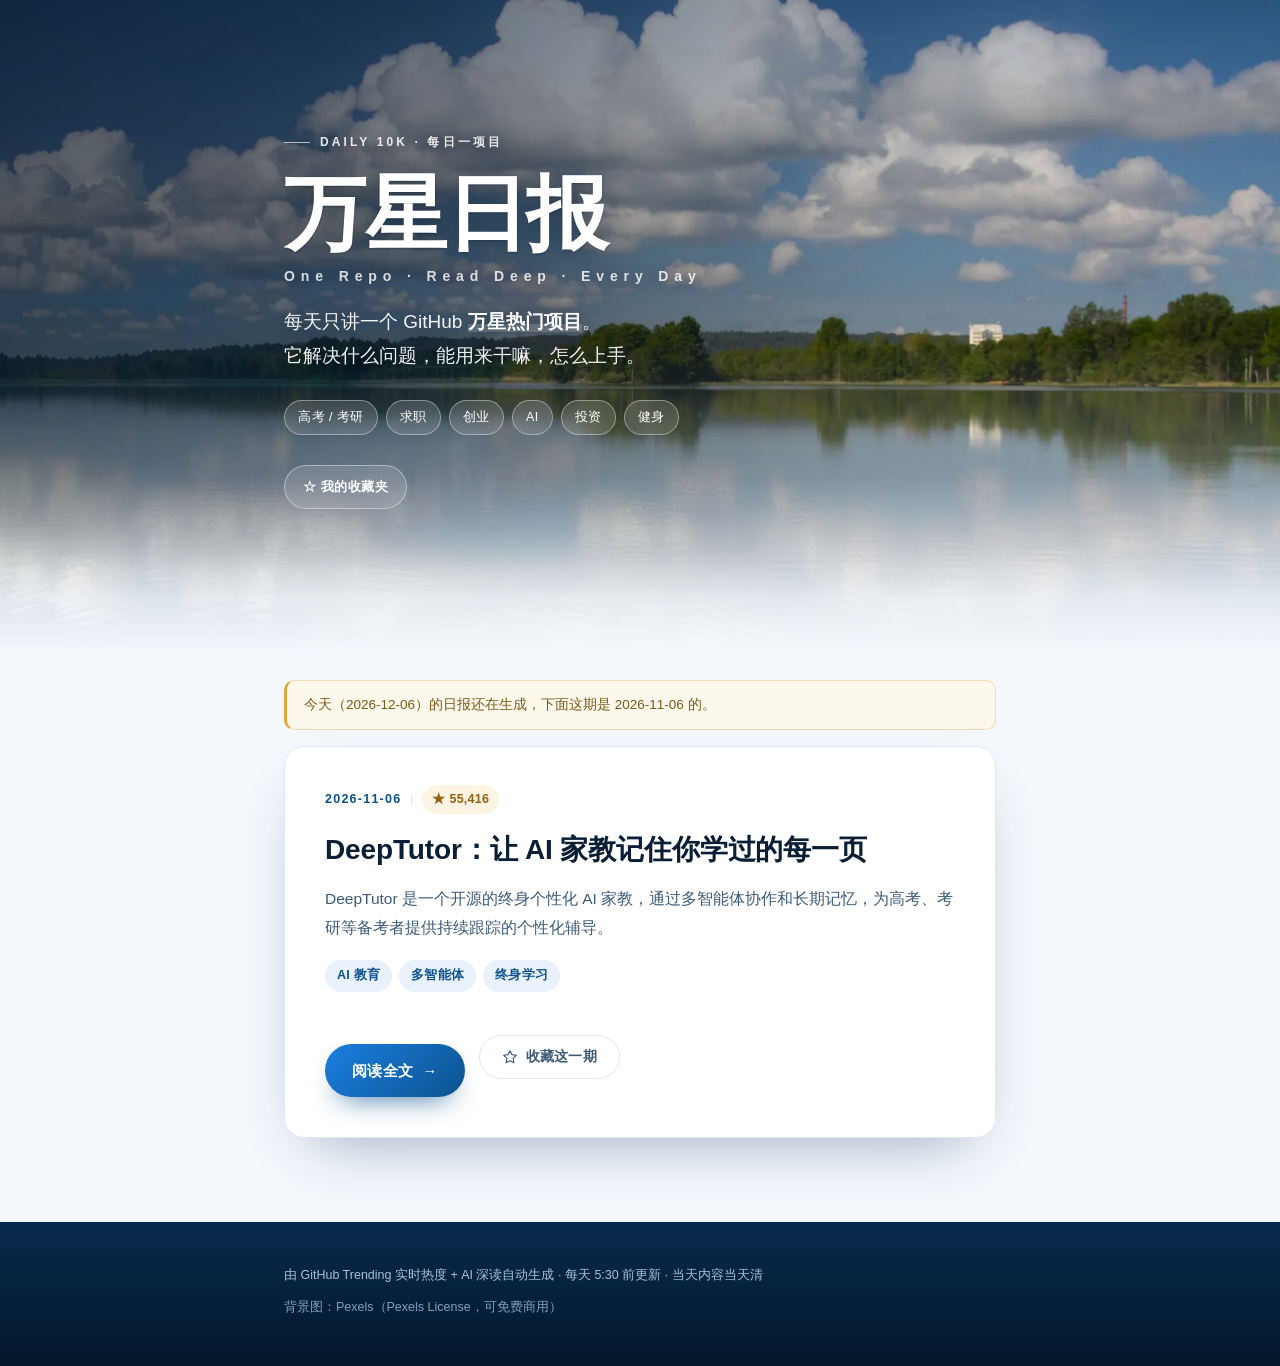
==== web/index.html @ dcfc90b8 "站点全面扫描修复：收藏链路、缓存策略、无障碍与 SEO 修掉三处线上真实故障： - 收藏夹「原文页」必 404：article.html 只取 data/posts/，被收藏期次只在   data/a" ====
<!DOCTYPE html>
<html lang="zh-CN">
<head>
<meta charset="UTF-8">
<meta name="viewport" content="width=device-width, initial-scale=1.0">
<title>万星日报 · 每天一个 GitHub 万星项目，AI 替你读懂</title>
<meta name="description" content="每天只讲一个 GitHub 万星热门项目：它解决什么问题、能用来干嘛、怎么上手。运行时现场抓取 Trending 热度榜，优先高考/考研、求职、创业、AI、投资、健身方向。每天 5:30 前更新。">
<link rel="canonical" href="https://kuangketongxue.github.io/daily10k/">
<link rel="icon" href="favicon.svg" type="image/svg+xml">
<link rel="manifest" href="manifest.webmanifest">
<meta name="theme-color" content="#0a3d6e">
<meta property="og:site_name" content="万星日报">
<meta property="og:type" content="website">
<meta property="og:title" content="万星日报 · 每天一个 GitHub 万星项目，AI 替你读懂">
<meta property="og:description" content="每天只讲一个 GitHub 万星热门项目：它解决什么问题、能用来干嘛、怎么上手。">
<meta property="og:url" content="https://kuangketongxue.github.io/daily10k/">
<meta property="og:image" content="https://kuangketongxue.github.io/daily10k/img/hero-sky.jpg">
<meta property="og:image:width" content="1200">
<meta property="og:image:height" content="800">
<meta name="twitter:card" content="summary_large_image">
<meta name="twitter:image" content="https://kuangketongxue.github.io/daily10k/img/hero-sky.jpg">
<link rel="preload" as="image" href="img/hero-sky.webp" type="image/webp" media="(min-width: 780px)">
<link rel="preload" as="image" href="img/hero-sky-sm.webp" type="image/webp" media="(max-width: 779px)">
<link rel="stylesheet" href="style.css">
</head>
<body>
<section class="hero">
  <div class="hero-bg" role="img" aria-label="晴朗蓝天下的大朵白云倒映在平静的水面上"></div>
  <div class="hero-veil"></div>
  <div class="wrap hero-inner">
    <p class="hero-kicker">Daily 10K · 每日一项目</p>
    <h1 class="hero-title">万星日报<span class="en">One Repo · Read Deep · Every Day</span></h1>
    <p class="hero-sub">每天只讲一个 GitHub <b>万星热门项目</b>。<br class="br-wide">它解决什么问题，能用来干嘛，怎么上手。</p>
    <div class="hero-chips">
      <span class="hero-chip">高考 / 考研</span>
      <span class="hero-chip">求职</span>
      <span class="hero-chip">创业</span>
      <span class="hero-chip">AI</span>
      <span class="hero-chip">投资</span>
      <span class="hero-chip">健身</span>
    </div>
    <div class="hero-fav">
      <a class="hero-fav-link" href="favorites.html">☆ 我的收藏夹</a>
    </div>
  </div>
</section>

<main id="today-sec" class="wrap">
  <div class="loading" id="loading" role="status">加载今日日报<span class="dots"></span></div>
  <noscript><style>#loading{display:none}</style><p class="empty">本站需要启用 JavaScript 才能加载今日日报。</p></noscript>
  <div class="stale" id="stale" hidden></div>
  <article class="today" id="today" hidden>
    <div class="today-meta">
      <span class="issue-date" id="t-date"></span>
      <span class="issue-sep" aria-hidden="true"></span>
      <span class="today-stars" id="t-stars"></span>
    </div>
    <h2 class="today-title" id="t-title"></h2>
    <p class="today-oneliner" id="t-oneliner"></p>
    <div class="today-tags" id="t-category"></div>
    <div class="today-actions">
      <a class="read-btn" id="t-link" href="article.html">阅读全文<span class="go" aria-hidden="true">→</span></a>
      <span class="today-fav-slot" id="t-fav"></span>
    </div>
  </article>
  <div class="empty" id="empty" hidden>
    <p class="big" aria-hidden="true">☁</p>
    <p>今天的日报还没生成，5:30 前会更新，稍后再来看看。</p>
    <p class="empty-hint">热度榜每天现场抓取，只保留当天这一篇。</p>
  </div>
</main>

<footer class="foot">
  <div class="wrap">
    <div class="foot-row">
      <p>由 GitHub Trending 实时热度 + AI 深读自动生成 · 每天 5:30 前更新 · 当天内容当天清</p>
      <p class="credit">背景图：Pexels（Pexels License，可免费商用）</p>
    </div>
  </div>
</footer>

<script type="application/ld+json">
{
  "@context": "https://schema.org",
  "@type": "WebSite",
  "name": "万星日报",
  "alternateName": "Daily 10K",
  "url": "https://kuangketongxue.github.io/daily10k/",
  "description": "每天只讲一个 GitHub 万星热门项目：它解决什么问题、能用来干嘛、怎么上手。",
  "inLanguage": "zh-CN"
}
</script>
<script src="favorites.js"></script>
<script src="register-sw.js"></script>
<script>
fetch('data/index.json', { cache: 'no-cache' })
  .then(r => { if (!r.ok) throw new Error('HTTP ' + r.status); return r.json(); })
  .then(idx => {
    const it = idx.issues && idx.issues[0];
    if (!it) { show('empty'); return; }
    const stars = Number(it.stars);
    document.getElementById('t-date').textContent = it.date;
    const starsEl = document.getElementById('t-stars');
    if (Number.isFinite(stars) && stars > 0) {
      starsEl.textContent = '★ ' + stars.toLocaleString('zh-CN');
    } else {
      starsEl.hidden = true;
    }
    document.getElementById('t-title').textContent = it.title;
    document.getElementById('t-oneliner').textContent = it.oneLiner;
    // 分类用「·」「/」「,」分隔，逐项渲染成标签
    const catEl = document.getElementById('t-category');
    catEl.textContent = '';
    String(it.category || '')
      .split(/[·\/,，]/)
      .map(s => s.trim())
      .filter(Boolean)
      .forEach(t => {
        const s = document.createElement('span');
        s.className = 'tag';
        s.textContent = t;
        catEl.appendChild(s);
      });
    document.getElementById('t-link').href = 'article.html?d=' + encodeURIComponent(it.date);
    mountFavButton(document.getElementById('t-fav'), it.date);
    // 生成失败或还没跑完时，首页不能把旧文章冒充成今天的
    const bjToday = new Date().toLocaleDateString('sv-SE', { timeZone: 'Asia/Shanghai' });
    if (it.date !== bjToday) {
      const stale = document.getElementById('stale');
      stale.textContent = '今天（' + bjToday + '）的日报还在生成，下面这期是 ' + it.date + ' 的。';
      stale.hidden = false;
    }
    show('today');
  })
  .catch(() => {
    document.getElementById('loading').textContent = '今日日报加载失败，请检查网络后刷新重试。';
  });

function show(id) {
  document.getElementById('loading').hidden = true;
  document.getElementById(id).hidden = false;
}

// 浏览器不支持 WebP 时回落到 JPG 背景
(function () {
  const probe = new Image();
  probe.onerror = function () { document.documentElement.classList.add('no-webp'); };
  probe.src = '[data-uri]';
})();
</script>
</body>
</html>
---- web/style.css ----
/* ==========================================================
   万星日报 · DAILY 10K
   视觉基调：晴朗天空 / 大积云 / 镜面水面
   固定亮色（color-scheme: light），不做暗色变体
   ========================================================== */

:root {
  color-scheme: light;
  --paper: #f4f8fd;
  --paper-2: #eaf2fb;
  --card: #ffffff;
  --line: #dde8f5;
  --line-soft: #edf4fc;

  --ink: #0a1f36;
  --ink-2: #3d5b78;
  --ink-3: #5d748f;   /* 3.61:1 → 4.82:1，正文小字达 WCAG AA */

  --blue-700: #0d528f;
  --blue-600: #1268c4;
  --blue-500: #1a7fe0;
  --blue-050: #e8f1fc;

  --gold: #96620f;    /* 3.56:1 → 4.75:1，星数徽章达 WCAG AA */
  --gold-050: #fdf4e3;

  --r-lg: 20px;
  --r-md: 13px;
  --shadow-card: 0 26px 60px -30px rgba(8, 42, 80, .45);
  --shadow-soft: 0 10px 30px -18px rgba(8, 42, 80, .4);

  --max: 760px;
  --font: -apple-system, BlinkMacSystemFont, "Segoe UI", "PingFang SC",
    "Hiragino Sans GB", "Microsoft YaHei", "Source Han Sans SC", sans-serif;
  --mono: "JetBrains Mono", "SFMono-Regular", Consolas, "Liberation Mono", monospace;
}

* { box-sizing: border-box; margin: 0; padding: 0; }

html {
  -webkit-text-size-adjust: 100%;
  scroll-behavior: smooth;
}

body {
  background: var(--paper);
  color: var(--ink);
  font-family: var(--font);
  font-size: 16px;
  line-height: 1.85;
  -webkit-font-smoothing: antialiased;
  text-rendering: optimizeLegibility;
}

.wrap { width: 100%; max-width: var(--max); margin: 0 auto; padding: 0 24px; }

a { color: inherit; }

a:focus-visible,
button:focus-visible {
  outline: 2px solid var(--blue-500);
  outline-offset: 3px;
  border-radius: 6px;
}

img { max-width: 100%; display: block; }

/* 阅读进度条 */
.progress {
  position: fixed;
  top: 0;
  left: 0;
  right: 0;
  height: 3px;
  z-index: 99;
  background: linear-gradient(90deg, var(--blue-500), var(--blue-700));
  transform: scaleX(0);
  transform-origin: 0 50%;
  transition: transform .08s linear;
  pointer-events: none;
}

/* ==========================================================
   首屏 HERO
   ========================================================== */
.hero {
  position: relative;
  min-height: min(80vh, 680px);
  display: flex;
  align-items: center;
  overflow: hidden;
  isolation: isolate;
  background: #0a3d6e;
}

.hero-bg {
  position: absolute;
  inset: -2%;
  z-index: -2;
  background-image: url("img/hero-sky-sm.webp");
  background-position: center 36%;
  background-size: cover;
  background-repeat: no-repeat;
  filter: brightness(1.06) saturate(1.1);
  animation: skyDrift 32s ease-in-out infinite alternate;
  will-change: transform;
}

@media (min-width: 780px) {
  .hero-bg { background-image: url("img/hero-sky.webp"); }
}

/* 无 WebP 支持时的兜底 */
.no-webp .hero-bg { background-image: url("img/hero-sky.jpg"); }
.no-webp .article-band .band-bg { background-image: url("img/hero-sky.jpg"); }

@keyframes skyDrift {
  from { transform: scale(1) translate3d(0, 0, 0); }
  to   { transform: scale(1.06) translate3d(0, -1.2%, 0); }
}

/* 遮罩：竖直方向压暗顶部并渐变为纸张色，保证与正文无缝衔接 */
.hero-veil {
  position: absolute;
  inset: 0;
  z-index: -1;
  background: linear-gradient(180deg,
    rgba(5, 26, 50, .28) 0%,
    rgba(5, 26, 50, .10) 32%,
    rgba(5, 26, 50, .03) 50%,
    rgba(244, 248, 253, .28) 70%,
    rgba(244, 248, 253, .90) 88%,
    var(--paper) 96%);
}

/* 横向压暗：只作用于文字所在的左上区域，向底部淡出，避免污染底边过渡 */
.hero-veil::before {
  content: "";
  position: absolute;
  inset: 0;
  background: linear-gradient(95deg,
    rgba(4, 20, 40, .64) 0%,
    rgba(4, 20, 40, .46) 34%,
    rgba(4, 20, 40, .12) 64%,
    rgba(4, 20, 40, 0) 100%);
  -webkit-mask-image: linear-gradient(180deg, #000 0%, #000 56%, transparent 84%);
  mask-image: linear-gradient(180deg, #000 0%, #000 56%, transparent 84%);
}

.hero-inner {
  position: relative;
  padding-top: 84px;
  padding-bottom: 132px;
}

.hero-kicker {
  display: inline-flex;
  align-items: center;
  gap: 10px;
  font-size: 12px;
  font-weight: 600;
  letter-spacing: .26em;
  text-transform: uppercase;
  color: rgba(255, 255, 255, .88);
  text-shadow: 0 1px 12px rgba(4, 20, 40, .5);
}

.hero-kicker::before {
  content: "";
  width: 26px;
  height: 1.5px;
  background: currentColor;
  opacity: .75;
}

.hero-title {
  margin-top: 18px;
  font-size: clamp(46px, 9.4vw, 82px);
  font-weight: 800;
  line-height: 1.04;
  letter-spacing: -.015em;
  color: #fff;
  text-shadow: 0 3px 34px rgba(4, 20, 40, .5), 0 1px 2px rgba(4, 20, 40, .3);
}

.hero-title .en {
  display: block;
  margin-top: 12px;
  font-size: clamp(12px, 1.7vw, 14px);
  font-weight: 600;
  letter-spacing: .42em;
  color: rgba(255, 255, 255, .82);
  text-shadow: 0 1px 14px rgba(4, 20, 40, .55);
}

.hero-sub {
  margin-top: 22px;
  max-width: 25em;
  font-size: clamp(16px, 2.3vw, 19px);
  line-height: 1.8;
  color: rgba(255, 255, 255, .94);
  text-shadow: 0 1px 18px rgba(4, 20, 40, .55);
}

.hero-sub b {
  font-weight: 700;
  color: #fff;
  box-shadow: inset 0 -8px 0 rgba(255, 255, 255, .18);
}

.br-wide { display: inline; }

@media (max-width: 720px) {
  .br-wide { display: none; }
}

.hero-chips {
  margin-top: 26px;
  display: flex;
  flex-wrap: wrap;
  gap: 8px;
}

.hero-chip {
  padding: 5px 13px;
  border-radius: 999px;
  border: 1px solid rgba(255, 255, 255, .38);
  background: rgba(255, 255, 255, .14);
  -webkit-backdrop-filter: blur(8px);
  backdrop-filter: blur(8px);
  font-size: 12.5px;
  letter-spacing: .04em;
  color: #fff;
  white-space: nowrap;
}

/* ==========================================================
   今日卡片
   ========================================================== */
main {
  position: relative;
  z-index: 1;
  margin-top: -64px;
}

.today {
  position: relative;
  margin: 0 auto;
  padding: 38px 40px 40px;
  background: var(--card);
  border: 1px solid var(--line);
  border-radius: var(--r-lg);
  box-shadow: var(--shadow-card);
  animation: rise .6s cubic-bezier(.2, .7, .2, 1) both;
}

@keyframes rise {
  from { opacity: 0; transform: translateY(18px); }
  to   { opacity: 1; transform: translateY(0); }
}

.today-meta {
  display: flex;
  align-items: center;
  gap: 10px;
  flex-wrap: wrap;
  margin-bottom: 16px;
  font-size: 12.5px;
  color: var(--ink-3);
}

.issue-date {
  font-variant-numeric: tabular-nums;
  letter-spacing: .1em;
  font-weight: 600;
  color: var(--blue-700);
}

.issue-sep {
  width: 1px;
  height: 11px;
  background: var(--line);
}

.today-stars {
  display: inline-flex;
  align-items: center;
  gap: 5px;
  padding: 3px 10px;
  border-radius: 999px;
  background: var(--gold-050);
  color: var(--gold);
  font-weight: 700;
  font-variant-numeric: tabular-nums;
  letter-spacing: .02em;
}

.today-title {
  text-wrap: balance;
  font-size: clamp(22px, 3.2vw, 28px);
  font-weight: 800;
  line-height: 1.42;
  letter-spacing: -.005em;
  color: var(--ink);
}

.today-title a { text-decoration: none; }

.today-oneliner {
  margin-top: 14px;
  font-size: 15.5px;
  line-height: 1.9;
  color: var(--ink-2);
}

.today-tags {
  display: flex;
  flex-wrap: wrap;
  gap: 7px;
  margin-top: 18px;
}

.tag {
  padding: 4px 12px;
  border-radius: 999px;
  background: var(--blue-050);
  color: var(--blue-700);
  font-size: 12.5px;
  font-weight: 600;
  letter-spacing: .02em;
}

.read-btn {
  display: inline-flex;
  align-items: center;
  gap: 9px;
  margin-top: 26px;
  padding: 13px 27px;
  border-radius: 999px;
  background: linear-gradient(135deg, var(--blue-500), var(--blue-700));
  color: #fff;
  font-size: 15px;
  font-weight: 600;
  text-decoration: none;
  letter-spacing: .02em;
  box-shadow: 0 14px 28px -14px rgba(13, 82, 143, .85);
  transition: transform .2s ease, box-shadow .2s ease;
}

.read-btn .go {
  transition: transform .2s ease;
}

.read-btn:hover {
  transform: translateY(-2px);
  box-shadow: 0 20px 34px -14px rgba(13, 82, 143, .9);
}

.read-btn:hover .go { transform: translateX(4px); }
.read-btn:active { transform: translateY(0); }

/* 首屏收藏夹入口 */
.hero-fav { margin-top: 30px; }

.hero-fav-link {
  display: inline-flex;
  align-items: center;
  gap: 8px;
  padding: 9px 18px;
  border-radius: 999px;
  border: 1px solid rgba(255, 255, 255, .4);
  background: rgba(255, 255, 255, .13);
  -webkit-backdrop-filter: blur(8px);
  backdrop-filter: blur(8px);
  color: #fff;
  font-size: 13px;
  font-weight: 600;
  letter-spacing: .04em;
  text-decoration: none;
  transition: background .2s ease, transform .2s ease;
}

.hero-fav-link:hover {
  background: rgba(255, 255, 255, .26);
  transform: translateY(-1px);
}

/* 今日卡片：阅读全文 + 收藏 */
.today-actions {
  display: flex;
  align-items: center;
  flex-wrap: wrap;
  gap: 14px;
  margin-top: 26px;
}

.today-fav-slot { display: inline-flex; }

/* 收藏按钮（首页 / 文章页共用） */
.fav-btn {
  display: inline-flex;
  align-items: center;
  gap: 8px;
  padding: 12px 22px;
  border-radius: 999px;
  border: 1px solid var(--line);
  background: var(--card);
  color: var(--ink-2);
  font-family: inherit;
  font-size: 14px;
  font-weight: 600;
  letter-spacing: .02em;
  cursor: pointer;
  transition: border-color .2s ease, color .2s ease, background .2s ease, transform .2s ease;
}

.fav-btn svg { flex: none; }

.fav-btn:hover {
  border-color: #e0c98a;
  background: var(--gold-050);
  color: var(--gold);
  transform: translateY(-1px);
}

.fav-btn.is-on {
  border-color: #e0c98a;
  background: var(--gold-050);
  color: var(--gold);
}

.fav-btn.is-on svg { color: var(--gold); }

/* 文章页的收藏槽位 */
.a-fav-slot {
  display: flex;
  align-items: center;
  gap: 14px;
  margin: 4px 0 24px;
}

.a-fav-slot .fav-btn { padding: 10px 19px; font-size: 13.5px; }

/* ==========================================================
   收藏夹列表页
   ========================================================== */
.fav-lead {
  margin-top: -6px;
  margin-bottom: 30px;
  font-size: 14.5px;
  line-height: 1.85;
  color: var(--ink-2);
}

.fav-count {
  margin-bottom: 18px;
  font-size: 13px;
  font-weight: 600;
  letter-spacing: .06em;
  color: var(--ink-3);
}

.fav-list { display: flex; flex-direction: column; gap: 18px; }

.fav-item {
  padding: 26px 28px;
  background: var(--card);
  border: 1px solid var(--line);
  border-radius: var(--r-lg);
  box-shadow: var(--shadow-soft);
  animation: rise .45s cubic-bezier(.2, .7, .2, 1) both;
  transition: opacity .25s ease, transform .25s ease;
}

.fav-item.is-leaving {
  opacity: 0;
  transform: translateY(-6px);
}

.fav-head {
  display: flex;
  align-items: flex-start;
  justify-content: space-between;
  gap: 20px;
}

.fav-main { flex: 1 1 auto; min-width: 0; }

.fav-date {
  font-size: 12.5px;
  font-weight: 600;
  letter-spacing: .1em;
  color: var(--blue-700);
  font-variant-numeric: tabular-nums;
}

.fav-title {
  margin-top: 6px;
  font-size: 19px;
  font-weight: 800;
  line-height: 1.45;
  letter-spacing: -.005em;
  color: var(--ink);
  text-wrap: balance;
}

.fav-one {
  margin-top: 8px;
  font-size: 14px;
  line-height: 1.85;
  color: var(--ink-2);
}

.fav-tags {
  display: flex;
  flex-wrap: wrap;
  align-items: center;
  gap: 8px;
  margin-top: 12px;
}

.fav-stars {
  font-size: 12.5px;
  font-weight: 700;
  color: var(--gold);
  font-variant-numeric: tabular-nums;
}

.fav-actions {
  flex: none;
  display: flex;
  flex-direction: column;
  align-items: stretch;
  gap: 9px;
}

.fav-open,
.fav-drop {
  padding: 9px 16px;
  border-radius: 999px;
  font-family: inherit;
  font-size: 13px;
  font-weight: 600;
  letter-spacing: .02em;
  cursor: pointer;
  white-space: nowrap;
  transition: background .18s ease, border-color .18s ease, color .18s ease;
}

.fav-open {
  border: 1px solid var(--blue-500);
  background: var(--blue-050);
  color: var(--blue-700);
}

.fav-open:hover { background: #d8e9fb; }

.fav-drop {
  border: 1px solid var(--line);
  background: var(--card);
  color: var(--ink-3);
}

.fav-drop:hover {
  border-color: #e2b4b4;
  background: #fdf1f1;
  color: #a24545;
}

.fav-goto {
  display: inline-flex;
  align-items: center;
  justify-content: center;
  padding: 9px 16px;
  border-radius: 999px;
  border: 1px solid var(--line);
  color: var(--ink-2);
  font-size: 13px;
  font-weight: 600;
  text-decoration: none;
  white-space: nowrap;
  transition: border-color .18s ease, color .18s ease;
}

.fav-goto:hover { border-color: var(--blue-500); color: var(--blue-600); }

.fav-body {
  margin-top: 24px;
  padding-top: 8px;
}

.fav-body .a-title { margin-top: 0; font-size: 22px; }
.fav-body .a-summary { margin-top: 0; }
.fav-body .a-sec { margin-top: 38px; }

.fav-loading {
  padding: 26px 0;
  text-align: center;
  color: var(--ink-3);
  font-size: 13.5px;
}

.fav-loading .dots::after {
  content: "";
  animation: dots 1.4s steps(4, end) infinite;
}

.fav-miss { padding: 30px 22px; }

/* ==========================================================
   收藏操作说明页（本机写入入口）
   ========================================================== */
.edit-box {
  margin-top: 34px;
  padding: 26px 28px;
  background: var(--card);
  border: 1px dashed #b9d3ef;
  border-radius: var(--r-lg);
}

.edit-step {
  margin-bottom: 10px;
  font-size: 14px;
  font-weight: 700;
  color: var(--ink);
}

.edit-box .a-code { margin-top: 0; margin-bottom: 22px; }
.edit-box .a-code code { cursor: pointer; }

.edit-hint {
  margin-bottom: 10px;
  font-size: 13.5px;
  line-height: 1.85;
  color: var(--ink-2);
}

.edit-hint:last-child { margin-bottom: 0; }

.edit-hint .ic { font-size: 12px; }

/* ==========================================================
   页脚
   ========================================================== */
.loading {
  margin: 0 auto;
  padding: 64px 24px;
  text-align: center;
  color: var(--ink-3);
  font-size: 14.5px;
  background: var(--card);
  border: 1px solid var(--line);
  border-radius: var(--r-lg);
  box-shadow: var(--shadow-soft);
}

.loading .dots::after {
  content: "";
  animation: dots 1.4s steps(4, end) infinite;
}

@keyframes dots {
  0% { content: ""; }
  25% { content: "·"; }
  50% { content: "··"; }
  75%, 100% { content: "···"; }
}

.stale {
  margin: 0 0 16px;
  padding: 12px 17px;
  border: 1px solid #f0dcb4;
  border-left: 3px solid #e0a83a;
  border-radius: 10px;
  background: #fdf8ec;
  color: #7a5a15;
  font-size: 13.5px;
  line-height: 1.75;
}

.empty {
  margin: 0 auto;
  padding: 66px 24px;
  text-align: center;
  color: var(--ink-2);
  background: var(--card);
  border: 1px solid var(--line);
  border-radius: var(--r-lg);
  box-shadow: var(--shadow-soft);
}

.empty .big {
  font-size: 42px;
  line-height: 1;
  margin-bottom: 16px;
  opacity: .5;
}

.empty-code {
  font-size: 62px;
  font-weight: 800;
  line-height: 1.05;
  letter-spacing: .02em;
  margin-bottom: 10px;
  color: var(--blue-500);
  opacity: .28;
}

.empty a { color: var(--blue-600); text-decoration: none; font-weight: 600; }
.empty a:hover { text-decoration: underline; }
.empty-hint { margin-top: 10px; font-size: 13.5px; color: var(--ink-3); }

/* ==========================================================
   文章页
   ========================================================== */
.article-band {
  position: relative;
  min-height: 210px;
  display: flex;
  align-items: center;
  overflow: hidden;
  isolation: isolate;
  background: #0a3d6e;
}

.article-band .band-bg {
  position: absolute;
  inset: 0;
  z-index: -2;
  background-image: url("img/hero-sky-sm.webp");
  background-position: center 30%;
  background-size: cover;
}

@media (min-width: 780px) {
  .article-band .band-bg { background-image: url("img/hero-sky.webp"); }
}

.article-band .band-veil {
  position: absolute;
  inset: 0;
  z-index: -1;
  background: linear-gradient(180deg,
    rgba(5, 26, 50, .66) 0%,
    rgba(5, 26, 50, .46) 55%,
    rgba(244, 248, 253, .92) 100%);
}

.masthead {
  display: flex;
  align-items: center;
  justify-content: space-between;
  gap: 16px;
  padding-top: 26px;
  padding-bottom: 26px;
}

.logo {
  display: inline-flex;
  align-items: baseline;
  gap: 11px;
  font-size: 22px;
  font-weight: 800;
  letter-spacing: .02em;
  color: #fff;
  text-decoration: none;
  text-shadow: 0 2px 20px rgba(4, 20, 40, .5);
}

.logo-en {
  font-size: 10.5px;
  font-weight: 700;
  letter-spacing: .34em;
  color: rgba(255, 255, 255, .78);
}

.masthead-link {
  font-size: 13px;
  color: rgba(255, 255, 255, .9);
  text-decoration: none;
  padding: 9px 17px;
  border: 1px solid rgba(255, 255, 255, .4);
  border-radius: 999px;
  background: rgba(255, 255, 255, .12);
  -webkit-backdrop-filter: blur(8px);
  backdrop-filter: blur(8px);
  transition: background .2s ease;
}

.masthead-link:hover { background: rgba(255, 255, 255, .24); }

.article-wrap { padding-bottom: 40px; }

.article-wrap .loading,
.article-wrap .empty { margin-top: 48px; }

.back {
  display: inline-flex;
  align-items: center;
  gap: 6px;
  margin-top: 32px;
  padding: 8px 0;
  font-size: 13.5px;
  font-weight: 500;
  color: var(--ink-3);
  text-decoration: none;
  transition: color .18s ease, gap .18s ease;
}

.back:hover { color: var(--blue-600); gap: 10px; }

.a-title {
  margin: 16px 0 24px;
  font-size: clamp(25px, 4vw, 34px);
  font-weight: 800;
  line-height: 1.36;
  letter-spacing: -.012em;
  color: var(--ink);
}

.a-summary {
  position: relative;
  padding: 26px 28px;
  background: var(--card);
  border: 1px solid var(--line);
  border-radius: var(--r-lg);
  box-shadow: var(--shadow-soft);
}

.a-summary::before {
  content: "";
  position: absolute;
  left: 0;
  top: 22px;
  bottom: 22px;
  width: 3px;
  border-radius: 0 3px 3px 0;
  background: linear-gradient(180deg, var(--blue-500), var(--blue-050));
}

.a-oneliner { font-size: 15.5px; line-height: 1.92; color: var(--ink-2); }
.a-oneliner strong {
  color: var(--blue-700);
  font-weight: 700;
  margin-right: 4px;
}

.a-metas {
  margin-top: 16px;
  display: flex;
  flex-wrap: wrap;
  gap: 6px 20px;
  font-size: 12.5px;
  color: var(--ink-3);
}

.a-metas > span {
  display: inline-flex;
  align-items: center;
}

/* 这里原本用 ::before 插一个「·」当分隔符，问题是 flex 换行后它会落到行首，
   看起来像个错字；而分类本身就用「·」连接（AI 教育·多智能体·终身学习），
   两种点混在一起更分不清。改成纯间距分隔，任何宽度下都不会出问题。 */

.a-metas .hot {
  color: var(--gold);
  font-weight: 600;
}

/* --- 正文 --- */
.a-sec { margin-top: 50px; }

.a-sec h2 {
  position: relative;
  display: flex;
  align-items: baseline;
  gap: 12px;
  padding-bottom: 13px;
  margin-bottom: 22px;
  font-size: clamp(19px, 2.9vw, 22px);
  font-weight: 800;
  letter-spacing: -.005em;
  color: var(--ink);
  border-bottom: 1px solid var(--line);
}

.a-sec h2[data-num]::before {
  content: attr(data-num);
  font-size: 12.5px;
  font-weight: 700;
  letter-spacing: .1em;
  color: var(--blue-500);
  font-variant-numeric: tabular-nums;
  transform: translateY(-1px);
}

.a-sec h2:not([data-num]) { gap: 0; }

.a-sec h3 {
  margin: 30px 0 12px;
  font-size: 16.5px;
  font-weight: 700;
  color: var(--ink);
}

.a-sec h3::before {
  content: "";
  display: inline-block;
  width: 4px;
  height: 14px;
  margin-right: 9px;
  border-radius: 2px;
  background: var(--blue-500);
  transform: translateY(1px);
}

.a-sec p {
  margin-bottom: 17px;
  font-size: 15.5px;
  line-height: 1.95;
  color: var(--ink-2);
}

.a-sec strong { color: var(--ink); font-weight: 700; }

.a-sec ul {
  margin: 0 0 18px;
  padding-left: 0;
  list-style: none;
}

.a-sec li {
  position: relative;
  padding-left: 20px;
  margin-bottom: 9px;
  font-size: 15.5px;
  line-height: 1.9;
  color: var(--ink-2);
}

.a-sec li::before {
  content: "";
  position: absolute;
  left: 3px;
  top: .78em;
  width: 6px;
  height: 6px;
  border-radius: 50%;
  border: 1.5px solid var(--blue-500);
  background: transparent;
}

.a-kv { color: var(--ink-2); }
.a-kv strong {
  display: inline-block;
  margin-right: 8px;
  color: var(--blue-700);
}

.ic {
  font-family: var(--mono);
  font-size: .87em;
  padding: 2px 7px;
  border-radius: 6px;
  background: var(--blue-050);
  border: 1px solid #d3e4f8;
  color: var(--blue-700);
  white-space: nowrap;
}

.a-code {
  margin: 20px 0 8px;
  padding: 18px 20px;
  background: #0a2038;
  border-radius: var(--r-md);
  overflow-x: auto;
  box-shadow: inset 0 0 0 1px rgba(255, 255, 255, .06);
}

.a-code code {
  font-family: var(--mono);
  font-size: 13px;
  line-height: 1.78;
  color: #d9e6f4;
  white-space: pre;
}

.a-caption {
  margin-bottom: 0 !important;
  font-size: 12.5px !important;
  color: var(--ink-3) !important;
}

blockquote {
  margin: 0 0 18px;
  padding: 16px 20px;
  border-left: 3px solid var(--blue-500);
  border-radius: 0 var(--r-md) var(--r-md) 0;
  background: var(--blue-050);
  color: var(--ink-2);
  font-size: 15px;
}

blockquote p:last-child { margin-bottom: 0; }

.a-repo {
  position: relative;
  margin-top: 60px;
  padding: 24px 26px;
  border: 1px dashed #b9d3ef;
  border-radius: var(--r-lg);
  background: linear-gradient(180deg, var(--card), var(--paper));
  color: var(--ink-2);
  font-size: 14.5px;
}

.a-repo p { margin-bottom: 6px; }
.a-repo p:last-child { margin-bottom: 0; }

.repo-link {
  color: var(--blue-600);
  font-weight: 600;
  text-decoration: none;
  word-break: break-all;
}

.repo-link:hover { text-decoration: underline; }

.a-stats {
  margin-top: 22px;
  font-size: 12px;
  line-height: 1.8;
  color: var(--ink-3);
  letter-spacing: .01em;
}

.src-link {
  color: var(--blue-600);
  text-decoration: none;
  border-bottom: 1px solid rgba(18, 104, 196, .3);
  word-break: break-all;
  transition: border-color .18s ease;
}

.src-link:hover { border-bottom-color: var(--blue-600); }

/* ==========================================================
   页脚
   ========================================================== */
.foot {
  margin-top: 84px;
  padding: 42px 0 46px;
  background: linear-gradient(180deg, #072a4c, #04172b);
  color: #a5c2dd;
  font-size: 12.5px;
  line-height: 1.9;
}

.foot .foot-row {
  display: flex;
  flex-wrap: wrap;
  gap: 8px 18px;
  align-items: center;
  justify-content: space-between;
}

.foot p { margin: 0; }
.foot a {
  display: inline-block;
  padding: 4px 2px;
  color: #cfe2f4;
  text-decoration: none;
}
.foot a:hover { color: #fff; text-decoration: underline; }
.foot .credit { color: #7fa0bf; }

/* ==========================================================
   响应式
   ========================================================== */
@media (max-width: 640px) {
  body { font-size: 15.5px; }

  .wrap { padding: 0 18px; }

  .hero { min-height: min(78vh, 620px); }
  .hero-inner { padding-top: 64px; padding-bottom: 108px; }
  .hero-sub { margin-top: 18px; }
  .hero-chips { margin-top: 20px; }

  .today,
  .loading,
  .empty {
    padding: 26px 22px 28px;
    border-radius: 16px;
  }

  main { margin-top: -48px; }

  .today-title { font-size: 20px; line-height: 1.5; }
  .today-oneliner { font-size: 14.5px; line-height: 1.85; }
  .a-metas { gap: 6px 14px; font-size: 12px; }
  .a-metas > span:not(:first-child)::before { margin-right: 9px; opacity: .38; }
  .hero-chip { padding: 4px 11px; font-size: 12px; }
  .read-btn { width: 100%; justify-content: center; margin-top: 22px; }

  .today-actions { flex-direction: column; align-items: stretch; }
  .today-fav-slot { width: 100%; }
  .today-fav-slot .fav-btn { width: 100%; justify-content: center; }

  .hero-fav { margin-top: 24px; }

  .fav-item { padding: 22px 20px; border-radius: 16px; }

  .fav-head { flex-direction: column; }

  .fav-actions {
    width: 100%;
    flex-direction: row;
    flex-wrap: wrap;
  }

  .fav-open, .fav-drop, .fav-goto { flex: 1 1 0; min-width: 0; text-align: center; }

  .edit-box { padding: 20px; }

  .article-band { min-height: 168px; }
  .masthead { padding-top: 18px; padding-bottom: 18px; }
  .logo { font-size: 19px; }
  .logo-en { font-size: 9.5px; letter-spacing: .3em; }
  .masthead-link { font-size: 12px; padding: 9px 14px; }

  .back { margin-top: 28px; }
  .a-summary { padding: 20px 20px; border-radius: 16px; }
  .a-sec { margin-top: 40px; }
  .a-code { padding: 15px 15px; border-radius: 11px; }
  .a-code code { font-size: 12.5px; }
  .a-repo { padding: 20px; }
  .foot { margin-top: 64px; padding: 34px 0 38px; }
  .foot .foot-row { justify-content: flex-start; }
}

/* 尊重系统减弱动效设置 */
@media (prefers-reduced-motion: reduce) {
  html { scroll-behavior: auto; }
  *, *::before, *::after {
    animation-duration: .001ms !important;
    animation-iteration-count: 1 !important;
    transition-duration: .001ms !important;
  }
}
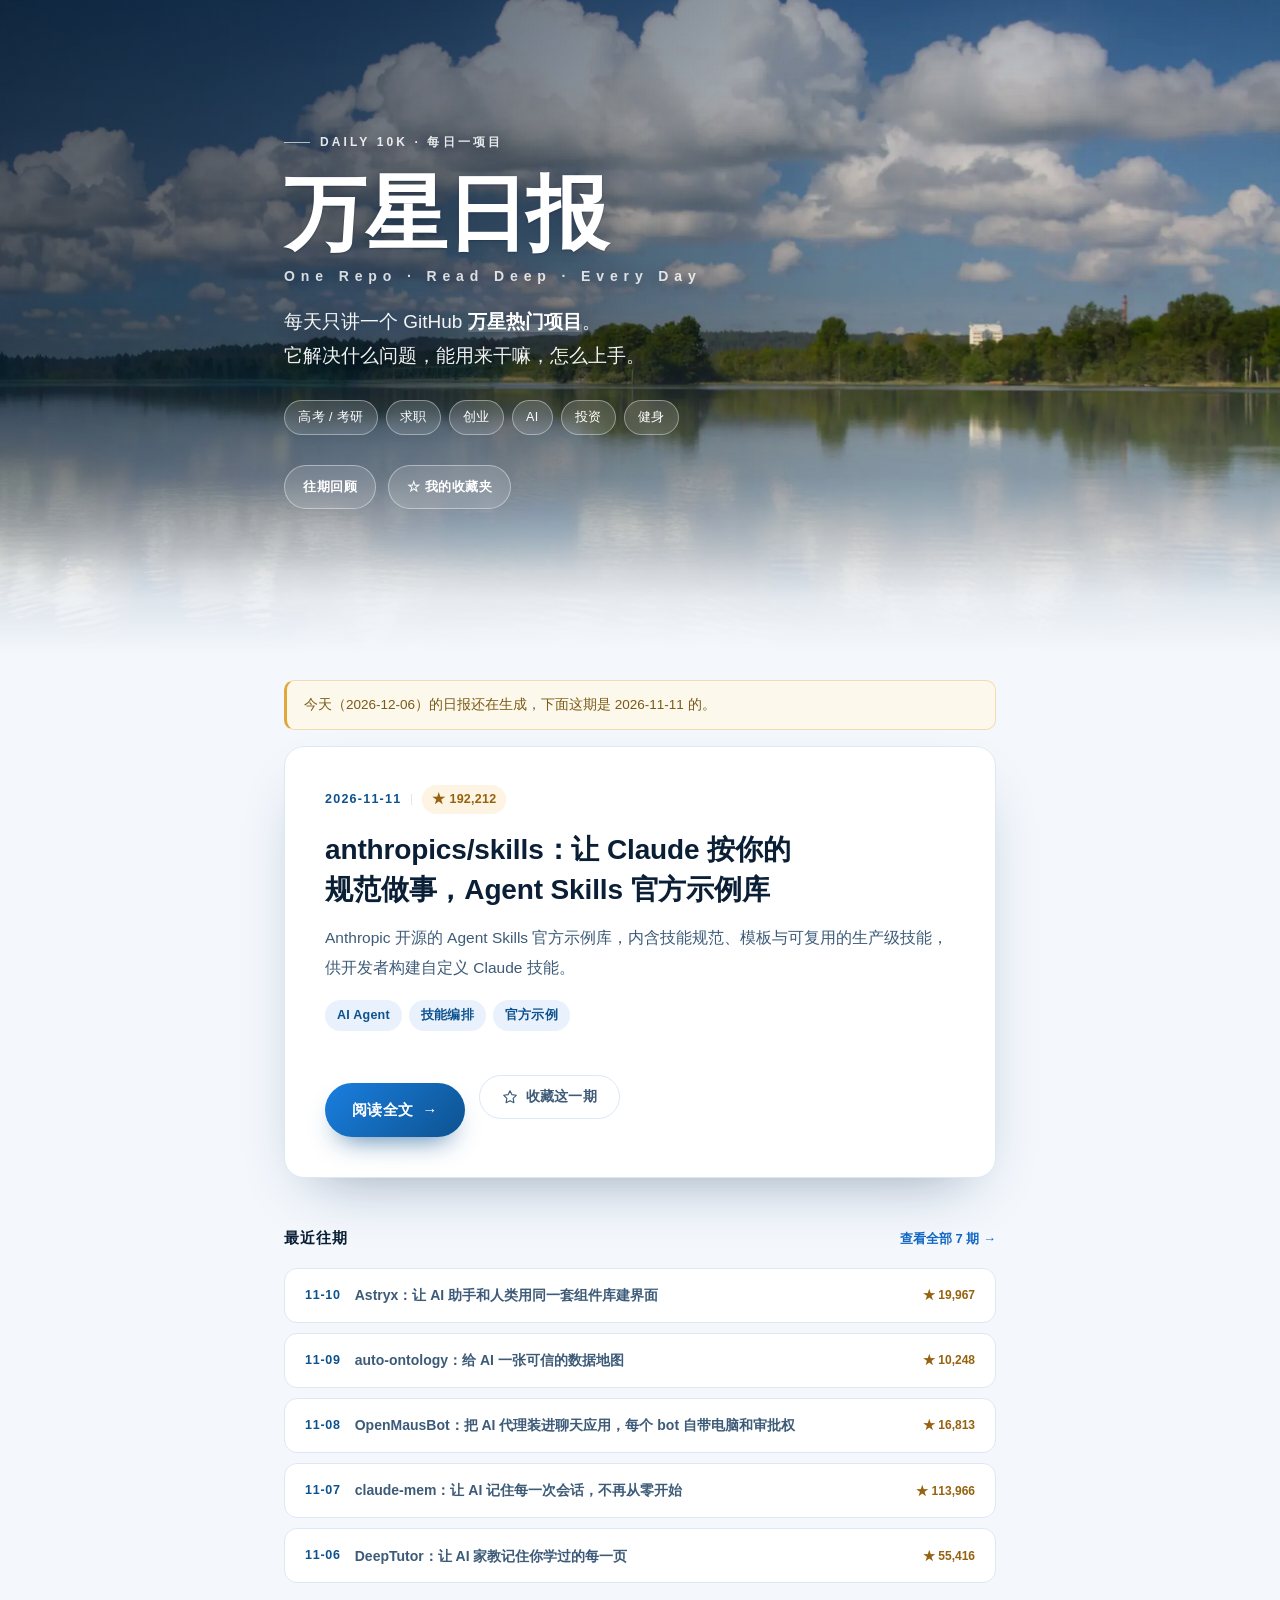
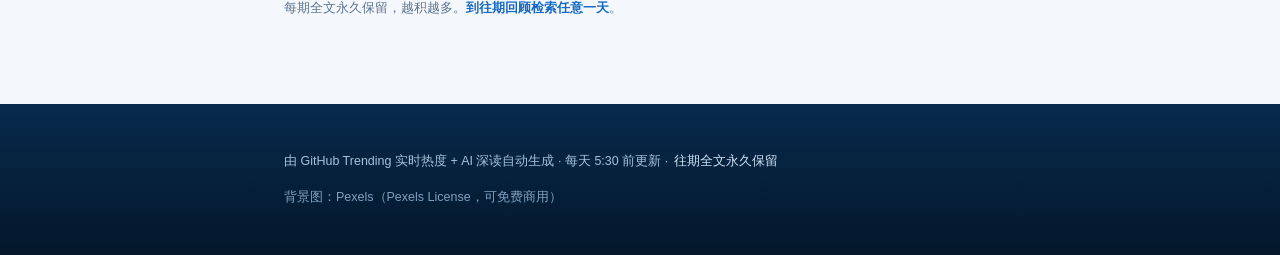
==== commit 20ff1974: "加往期回顾：索引拆掉 30 期上限，往期全文可检索 数据层其实早已不删往期，但首页只渲染 issues[0]，另外几期在页面上 完全看不见；页脚与 README 还写着「当天内容当天清」，与实际相反。" ====
--- a/web/index.html
+++ b/web/index.html
@@ -40,6 +40,7 @@
       <span class="hero-chip">健身</span>
     </div>
     <div class="hero-fav">
+      <a class="hero-fav-link" href="archive.html">往期回顾</a>
       <a class="hero-fav-link" href="favorites.html">☆ 我的收藏夹</a>
     </div>
   </div>
@@ -66,14 +67,22 @@
   <div class="empty" id="empty" hidden>
     <p class="big" aria-hidden="true">☁</p>
     <p>今天的日报还没生成，5:30 前会更新，稍后再来看看。</p>
-    <p class="empty-hint">热度榜每天现场抓取，只保留当天这一篇。</p>
+    <p class="empty-hint">热度榜每天现场抓取，往期全文都会保留。</p>
   </div>
+  <section class="recent" id="recent" hidden aria-labelledby="recent-heading">
+    <div class="recent-head">
+      <h2 class="recent-title" id="recent-heading">最近往期</h2>
+      <a class="recent-all" id="recent-all" href="archive.html">查看全部 →</a>
+    </div>
+    <div class="recent-list" id="recent-list"></div>
+    <p class="recent-note">每期全文永久保留，越积越多。<a href="archive.html">到往期回顾检索任意一天</a>。</p>
+  </section>
 </main>
 
 <footer class="foot">
   <div class="wrap">
     <div class="foot-row">
-      <p>由 GitHub Trending 实时热度 + AI 深读自动生成 · 每天 5:30 前更新 · 当天内容当天清</p>
+      <p>由 GitHub Trending 实时热度 + AI 深读自动生成 · 每天 5:30 前更新 · <a href="archive.html">往期全文永久保留</a></p>
       <p class="credit">背景图：Pexels（Pexels License，可免费商用）</p>
     </div>
   </div>
@@ -131,6 +140,7 @@
       stale.hidden = false;
     }
     show('today');
+    renderRecent(idx.issues || [], it.date);
   })
   .catch(() => {
     document.getElementById('loading').textContent = '今日日报加载失败，请检查网络后刷新重试。';
@@ -139,6 +149,40 @@
 function show(id) {
   document.getElementById('loading').hidden = true;
   document.getElementById(id).hidden = false;
+}
+
+// 首页只留最近 5 期做「往前翻」的引子，完整列表与检索在 archive.html。
+// 用 DOM 构造而不是拼 innerHTML：标题来自生成管线，与本页其余部分保持同一套安全写法。
+function renderRecent(issues, currentDate) {
+  const past = issues.filter(x => x && x.date && x.date !== currentDate);
+  if (!past.length) return;
+  const list = document.getElementById('recent-list');
+  list.textContent = '';
+  past.slice(0, 5).forEach(p => {
+    const a = document.createElement('a');
+    a.className = 'recent-item';
+    a.href = 'article.html?d=' + encodeURIComponent(p.date);
+
+    const d = document.createElement('span');
+    d.className = 'recent-date';
+    d.textContent = p.date.slice(5);
+
+    const n = document.createElement('span');
+    n.className = 'recent-name';
+    n.textContent = p.title || '万星日报';
+
+    a.append(d, n);
+    const stars = Number(p.stars);
+    if (Number.isFinite(stars) && stars > 0) {
+      const s = document.createElement('span');
+      s.className = 'recent-stars';
+      s.textContent = '★ ' + stars.toLocaleString('zh-CN');
+      a.appendChild(s);
+    }
+    list.appendChild(a);
+  });
+  document.getElementById('recent-all').textContent = '查看全部 ' + issues.length + ' 期 →';
+  document.getElementById('recent').hidden = false;
 }
 
 // 浏览器不支持 WebP 时回落到 JPG 背景
--- a/web/style.css
+++ b/web/style.css
@@ -360,7 +360,7 @@
 .read-btn:active { transform: translateY(0); }
 
 /* 首屏收藏夹入口 */
-.hero-fav { margin-top: 30px; }
+.hero-fav { margin-top: 30px; display: flex; flex-wrap: wrap; gap: 12px; }
 
 .hero-fav-link {
   display: inline-flex;
@@ -606,38 +606,6 @@
 }
 
 .fav-miss { padding: 30px 22px; }
-
-/* ==========================================================
-   收藏操作说明页（本机写入入口）
-   ========================================================== */
-.edit-box {
-  margin-top: 34px;
-  padding: 26px 28px;
-  background: var(--card);
-  border: 1px dashed #b9d3ef;
-  border-radius: var(--r-lg);
-}
-
-.edit-step {
-  margin-bottom: 10px;
-  font-size: 14px;
-  font-weight: 700;
-  color: var(--ink);
-}
-
-.edit-box .a-code { margin-top: 0; margin-bottom: 22px; }
-.edit-box .a-code code { cursor: pointer; }
-
-.edit-hint {
-  margin-bottom: 10px;
-  font-size: 13.5px;
-  line-height: 1.85;
-  color: var(--ink-2);
-}
-
-.edit-hint:last-child { margin-bottom: 0; }
-
-.edit-hint .ic { font-size: 12px; }
 
 /* ==========================================================
    页脚
@@ -1076,6 +1044,482 @@
 .foot .credit { color: #7fa0bf; }
 
 /* ==========================================================
+   收藏：导出导入 / 轻提示 / 计数行
+   ========================================================== */
+.fav-sync { margin-bottom: 18px; }
+
+.fav-sync-btns {
+  display: flex;
+  gap: 10px;
+  flex-wrap: wrap;
+}
+
+.fav-sync-btn {
+  padding: 8px 16px;
+  border: 1px solid var(--line);
+  border-radius: 999px;
+  background: var(--card);
+  color: var(--ink-2);
+  font-family: inherit;
+  font-size: 13px;
+  font-weight: 600;
+  cursor: pointer;
+  transition: border-color .18s ease, color .18s ease;
+}
+
+.fav-sync-btn:hover {
+  border-color: var(--blue-500);
+  color: var(--blue-600);
+}
+
+.fav-sync-body {
+  margin-top: 14px;
+  padding: 18px 18px 14px;
+  border: 1px dashed #b9d3ef;
+  border-radius: var(--r-md);
+  background: var(--paper);
+}
+
+.fav-sync-title {
+  margin-bottom: 10px;
+  font-size: 13.5px;
+  line-height: 1.8;
+  color: var(--ink-2);
+}
+
+.fav-sync-box {
+  width: 100%;
+  box-sizing: border-box;
+  padding: 10px 12px;
+  border: 1px solid var(--line);
+  border-radius: 10px;
+  background: var(--card);
+  color: var(--ink);
+  font-family: var(--mono);
+  font-size: 12px;
+  line-height: 1.6;
+  resize: vertical;
+}
+
+.fav-sync-box:focus-visible {
+  outline: 2px solid var(--blue-500);
+  outline-offset: 1px;
+}
+
+.fav-sync-body p { margin: 0 0 10px; }
+.fav-sync-body p:last-child { margin-bottom: 0; }
+
+.fav-sync-copy { padding: 9px 18px; font-size: 13.5px; }
+
+.fav-sync-cancel {
+  padding: 9px 16px;
+  border: 1px solid var(--line);
+  border-radius: 999px;
+  background: var(--card);
+  color: var(--ink-3);
+  font-family: inherit;
+  font-size: 13.5px;
+  font-weight: 600;
+  cursor: pointer;
+}
+
+.fav-sync-cancel:hover { color: var(--ink-2); }
+
+.fav-sync-err { font-size: 13px; color: #a24545; }
+
+.fav-toast {
+  position: fixed;
+  left: 50%;
+  bottom: 26px;
+  z-index: 210;
+  transform: translate(-50%, 12px);
+  max-width: min(90vw, 420px);
+  padding: 11px 18px;
+  border-radius: 16px;
+  background: rgba(8, 26, 46, .94);
+  color: #fff;
+  font-size: 13.5px;
+  line-height: 1.6;
+  text-align: center;
+  opacity: 0;
+  pointer-events: none;
+  transition: opacity .2s ease, transform .2s ease;
+}
+
+.fav-toast.is-on { opacity: 1; transform: translate(-50%, 0); }
+
+.fav-count { margin-bottom: 18px; }
+
+/* ==========================================================
+   往期回顾
+   ========================================================== */
+.masthead-nav { display: flex; align-items: center; gap: 10px; }
+
+.arc-controls {
+  display: flex;
+  flex-direction: column;
+  gap: 18px;
+  margin-bottom: 20px;
+  padding: 24px 26px;
+  background: var(--card);
+  border: 1px solid var(--line);
+  border-radius: var(--r-lg);
+  box-shadow: var(--shadow-soft);
+}
+
+.arc-label {
+  display: block;
+  margin-bottom: 9px;
+  font-size: 12px;
+  font-weight: 700;
+  letter-spacing: .1em;
+  color: var(--ink-3);
+}
+
+.arc-input {
+  width: 100%;
+  padding: 13px 18px;
+  border: 1px solid var(--line);
+  border-radius: 999px;
+  background: var(--paper);
+  color: var(--ink);
+  font-family: inherit;
+  font-size: 14.5px;
+  line-height: 1.6;
+  transition: border-color .18s ease, background .18s ease;
+}
+
+.arc-input::placeholder { color: var(--ink-3); opacity: .75; }
+
+.arc-input:focus {
+  outline: none;
+  border-color: var(--blue-500);
+  background: var(--card);
+}
+
+.arc-input:focus-visible { outline: 2px solid var(--blue-500); outline-offset: 2px; }
+
+.arc-lenses { display: flex; flex-wrap: wrap; gap: 8px; }
+
+.arc-chip {
+  display: inline-flex;
+  align-items: center;
+  gap: 7px;
+  padding: 8px 15px;
+  border: 1px solid var(--line);
+  border-radius: 999px;
+  background: var(--card);
+  color: var(--ink-2);
+  font-family: inherit;
+  font-size: 13px;
+  font-weight: 600;
+  letter-spacing: .02em;
+  cursor: pointer;
+  transition: background .18s ease, border-color .18s ease, color .18s ease;
+}
+
+.arc-chip:hover { border-color: var(--blue-500); color: var(--blue-700); }
+
+.arc-chip.is-on {
+  border-color: var(--blue-600);
+  background: var(--blue-050);
+  color: var(--blue-700);
+}
+
+.arc-chip-n {
+  font-size: 11.5px;
+  font-weight: 700;
+  font-variant-numeric: tabular-nums;
+  opacity: .6;
+}
+
+.arc-count {
+  margin-bottom: 22px;
+  font-size: 13px;
+  font-weight: 600;
+  letter-spacing: .06em;
+  color: var(--ink-3);
+}
+
+.arc-month + .arc-month { margin-top: 38px; }
+
+.arc-month-title {
+  display: flex;
+  align-items: baseline;
+  gap: 12px;
+  margin-bottom: 16px;
+  padding-bottom: 10px;
+  border-bottom: 1px solid var(--line);
+  font-size: 15px;
+  font-weight: 800;
+  letter-spacing: .04em;
+  color: var(--blue-700);
+}
+
+.arc-month-n {
+  font-size: 12px;
+  font-weight: 600;
+  letter-spacing: .04em;
+  color: var(--ink-3);
+}
+
+.arc-list { display: flex; flex-direction: column; gap: 14px; }
+
+.arc-item {
+  background: var(--card);
+  border: 1px solid var(--line);
+  border-radius: var(--r-md);
+  box-shadow: var(--shadow-soft);
+  transition: border-color .2s ease, transform .2s ease, box-shadow .2s ease;
+}
+
+.arc-item:hover {
+  border-color: #bcd7f2;
+  transform: translateY(-2px);
+  box-shadow: 0 18px 38px -22px rgba(8, 42, 80, .5);
+}
+
+.arc-link {
+  display: block;
+  padding: 22px 24px;
+  color: inherit;
+  text-decoration: none;
+}
+
+.arc-top {
+  display: flex;
+  align-items: center;
+  justify-content: space-between;
+  gap: 12px;
+  margin-bottom: 8px;
+}
+
+.arc-date {
+  font-size: 12.5px;
+  font-weight: 700;
+  letter-spacing: .1em;
+  color: var(--blue-700);
+  font-variant-numeric: tabular-nums;
+}
+
+.arc-stars {
+  font-size: 12.5px;
+  font-weight: 700;
+  color: var(--gold);
+  font-variant-numeric: tabular-nums;
+}
+
+.arc-title {
+  font-size: 18px;
+  font-weight: 800;
+  line-height: 1.5;
+  letter-spacing: -.005em;
+  color: var(--ink);
+  text-wrap: balance;
+}
+
+.arc-one {
+  margin-top: 7px;
+  font-size: 13.5px;
+  line-height: 1.8;
+  color: var(--ink-2);
+}
+
+.arc-tags {
+  display: flex;
+  flex-wrap: wrap;
+  align-items: center;
+  gap: 7px;
+  margin-top: 12px;
+}
+
+.arc-lens {
+  padding: 3px 10px;
+  border: 1px solid var(--line);
+  border-radius: 999px;
+  background: var(--paper);
+  color: var(--ink-3);
+  font-size: 11.5px;
+  font-weight: 600;
+  letter-spacing: .02em;
+}
+
+.arc-go {
+  display: inline-flex;
+  align-items: center;
+  gap: 7px;
+  margin-top: 14px;
+  font-size: 13px;
+  font-weight: 700;
+  color: var(--blue-600);
+}
+
+.arc-go .go { transition: transform .2s ease; }
+.arc-item:hover .arc-go .go { transform: translateX(4px); }
+
+.arc-reset {
+  padding: 10px 20px;
+  border: 1px solid var(--blue-500);
+  border-radius: 999px;
+  background: var(--blue-050);
+  color: var(--blue-700);
+  font-family: inherit;
+  font-size: 13.5px;
+  font-weight: 600;
+  cursor: pointer;
+}
+
+.arc-reset:hover { background: #d8e9fb; }
+
+/* ==========================================================
+   首页 · 最近往期
+   ========================================================== */
+.recent { margin-top: 46px; }
+
+.recent-head {
+  display: flex;
+  align-items: baseline;
+  justify-content: space-between;
+  gap: 16px;
+  margin-bottom: 16px;
+}
+
+.recent-title {
+  font-size: 15px;
+  font-weight: 800;
+  letter-spacing: .06em;
+  color: var(--ink);
+}
+
+.recent-all {
+  flex: none;
+  font-size: 13px;
+  font-weight: 700;
+  color: var(--blue-600);
+  text-decoration: none;
+}
+
+.recent-all:hover { text-decoration: underline; }
+
+.recent-list { display: flex; flex-direction: column; gap: 10px; }
+
+.recent-item {
+  display: flex;
+  align-items: center;
+  gap: 14px;
+  padding: 15px 20px;
+  background: var(--card);
+  border: 1px solid var(--line);
+  border-radius: var(--r-md);
+  color: inherit;
+  text-decoration: none;
+  transition: border-color .18s ease, transform .18s ease;
+}
+
+.recent-item:hover {
+  border-color: #bcd7f2;
+  transform: translateX(3px);
+}
+
+.recent-date {
+  flex: none;
+  font-size: 12.5px;
+  font-weight: 700;
+  letter-spacing: .06em;
+  color: var(--blue-700);
+  font-variant-numeric: tabular-nums;
+}
+
+.recent-name {
+  flex: 1 1 auto;
+  min-width: 0;
+  font-size: 14px;
+  font-weight: 600;
+  line-height: 1.6;
+  color: var(--ink-2);
+  overflow: hidden;
+  text-overflow: ellipsis;
+  white-space: nowrap;
+}
+
+.recent-stars {
+  flex: none;
+  font-size: 12px;
+  font-weight: 700;
+  color: var(--gold);
+  font-variant-numeric: tabular-nums;
+}
+
+.recent-note {
+  margin-top: 14px;
+  font-size: 12.5px;
+  line-height: 1.8;
+  color: var(--ink-3);
+}
+
+.recent-note a { color: var(--blue-600); font-weight: 600; text-decoration: none; }
+.recent-note a:hover { text-decoration: underline; }
+
+/* ==========================================================
+   文章页 · 上一期 / 下一期
+   ========================================================== */
+.issue-nav {
+  display: grid;
+  grid-template-columns: 1fr 1fr;
+  gap: 14px;
+  margin-top: 46px;
+}
+
+.issue-nav-slot {
+  padding: 18px 20px;
+  border: 1px solid var(--line);
+  border-radius: var(--r-md);
+  background: var(--card);
+  color: inherit;
+  text-decoration: none;
+  transition: border-color .18s ease, transform .18s ease;
+}
+
+a.issue-nav-slot:hover { border-color: #bcd7f2; transform: translateY(-2px); }
+
+.issue-nav-slot.is-off { opacity: .5; }
+
+.issue-nav-label {
+  display: block;
+  font-size: 11.5px;
+  font-weight: 700;
+  letter-spacing: .1em;
+  color: var(--ink-3);
+}
+
+.issue-nav-date {
+  display: block;
+  margin-top: 5px;
+  font-size: 12.5px;
+  font-weight: 700;
+  color: var(--blue-700);
+  font-variant-numeric: tabular-nums;
+}
+
+.issue-nav-title {
+  display: block;
+  margin-top: 5px;
+  font-size: 13.5px;
+  font-weight: 600;
+  line-height: 1.65;
+  color: var(--ink-2);
+}
+
+.issue-nav-all {
+  margin-top: 16px;
+  font-size: 13px;
+  text-align: center;
+}
+
+.issue-nav-all a { color: var(--blue-600); font-weight: 700; text-decoration: none; }
+.issue-nav-all a:hover { text-decoration: underline; }
+
+/* ==========================================================
    响应式
    ========================================================== */
 @media (max-width: 640px) {
@@ -1122,13 +1566,28 @@
 
   .fav-open, .fav-drop, .fav-goto { flex: 1 1 0; min-width: 0; text-align: center; }
 
-  .edit-box { padding: 20px; }
 
   .article-band { min-height: 168px; }
-  .masthead { padding-top: 18px; padding-bottom: 18px; }
+  .masthead { padding-top: 18px; padding-bottom: 18px; flex-wrap: wrap; gap: 12px; }
   .logo { font-size: 19px; }
   .logo-en { font-size: 9.5px; letter-spacing: .3em; }
   .masthead-link { font-size: 12px; padding: 9px 14px; }
+  .masthead-nav { gap: 8px; }
+
+  .arc-controls { padding: 20px 18px; border-radius: 16px; gap: 16px; }
+  .arc-input { font-size: 16px; padding: 12px 16px; } /* 16px 以下 iOS 会聚焦时自动放大页面 */
+  .arc-chip { padding: 7px 13px; font-size: 12.5px; }
+  .arc-link { padding: 18px 18px; }
+  .arc-title { font-size: 16.5px; }
+  .arc-one { font-size: 13px; }
+  .arc-month + .arc-month { margin-top: 30px; }
+
+  .recent { margin-top: 36px; }
+  .recent-item { padding: 13px 16px; gap: 11px; }
+  .recent-name { font-size: 13.5px; white-space: normal; }
+  .recent-stars { display: none; }
+
+  .issue-nav { grid-template-columns: 1fr; gap: 10px; margin-top: 36px; }
 
   .back { margin-top: 28px; }
   .a-summary { padding: 20px 20px; border-radius: 16px; }
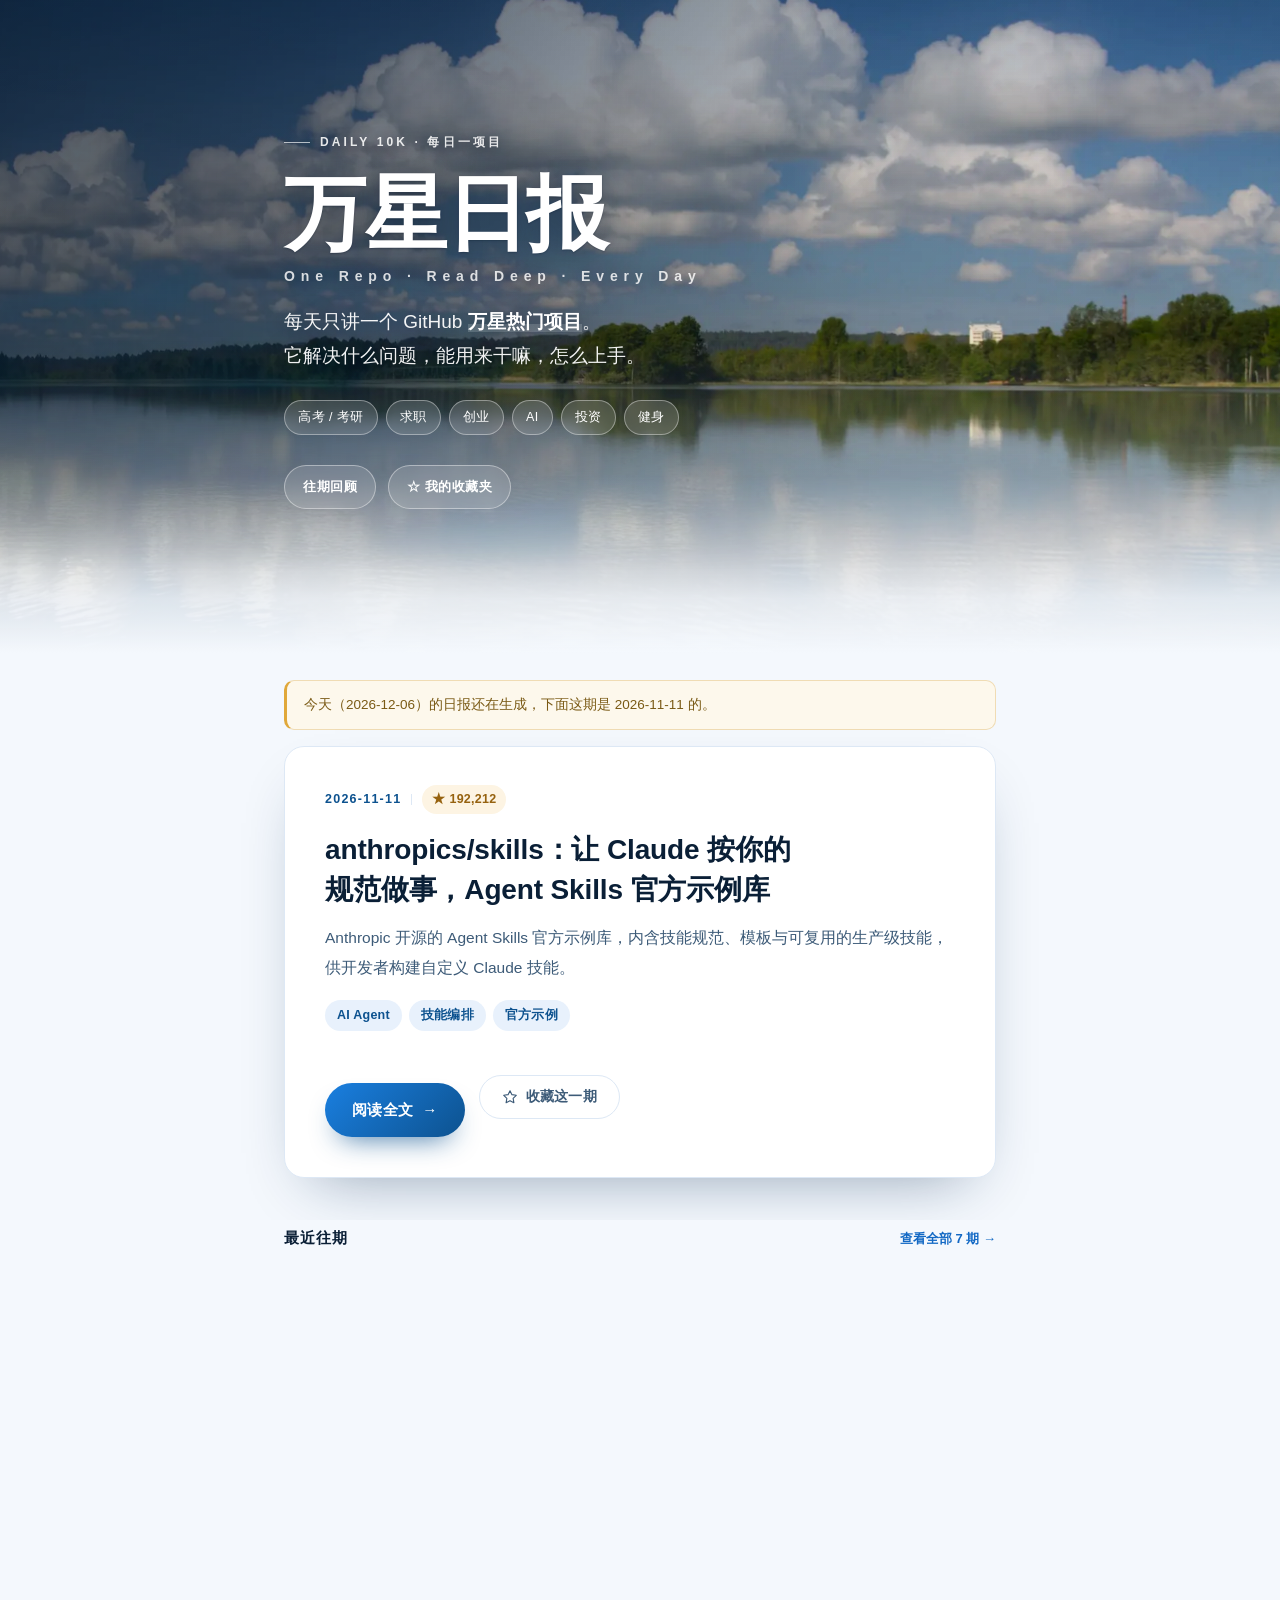
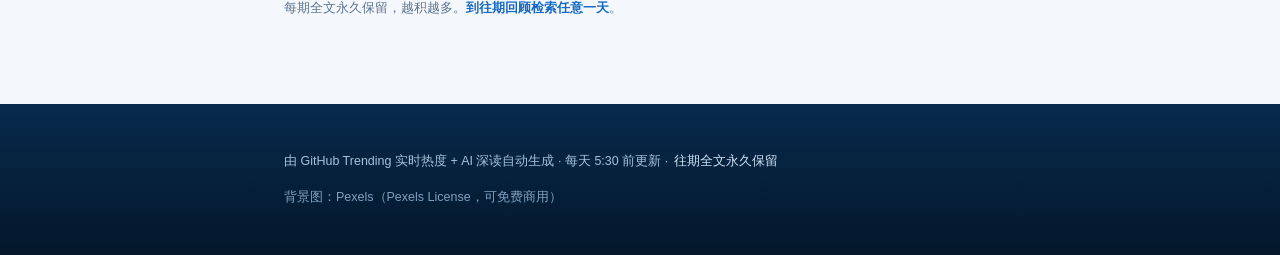
==== commit dccff061: "scan fix + polish: index.html" ====
--- a/web/index.html
+++ b/web/index.html
@@ -7,6 +7,7 @@
 <meta name="description" content="每天只讲一个 GitHub 万星热门项目：它解决什么问题、能用来干嘛、怎么上手。运行时现场抓取 Trending 热度榜，优先高考/考研、求职、创业、AI、投资、健身方向。每天 5:30 前更新。">
 <link rel="canonical" href="https://kuangketongxue.github.io/daily10k/">
 <link rel="icon" href="favicon.svg" type="image/svg+xml">
+<link rel="apple-touch-icon" href="img/apple-touch-icon.png">
 <link rel="manifest" href="manifest.webmanifest">
 <meta name="theme-color" content="#0a3d6e">
 <meta property="og:site_name" content="万星日报">
--- a/web/style.css
+++ b/web/style.css
@@ -64,6 +64,27 @@
 }
 
 img { max-width: 100%; display: block; }
+
+/* 滚动条沿用天空配色：轨道纸色、滑块雾蓝、hover 提亮到主蓝，不用浏览器默认灰 */
+html { scrollbar-width: thin; scrollbar-color: #b9cfe6 var(--paper); }
+::-webkit-scrollbar { width: 10px; height: 10px; }
+::-webkit-scrollbar-track { background: var(--paper); }
+::-webkit-scrollbar-thumb {
+  background: #b9cfe6;
+  border-radius: 999px;
+  border: 2px solid var(--paper);
+}
+::-webkit-scrollbar-thumb:hover { background: var(--blue-500); }
+/* 代码块是深底，滚动条换成同族深色，避免一条亮灰横在暗码上 */
+.a-code { scrollbar-width: thin; scrollbar-color: #33506e #0a2038; }
+.a-code::-webkit-scrollbar { height: 8px; }
+.a-code::-webkit-scrollbar-track { background: #0a2038; }
+.a-code::-webkit-scrollbar-thumb {
+  background: #33506e;
+  border-radius: 999px;
+  border: 2px solid #0a2038;
+}
+.a-code::-webkit-scrollbar-thumb:hover { background: var(--blue-500); }
 
 /* 阅读进度条 */
 .progress {
@@ -1414,7 +1435,13 @@
   color: inherit;
   text-decoration: none;
   transition: border-color .18s ease, transform .18s ease;
-}
+  animation: rise .5s cubic-bezier(.2, .7, .2, 1) both;
+}
+.recent-item:nth-child(1) { animation-delay: .05s; }
+.recent-item:nth-child(2) { animation-delay: .10s; }
+.recent-item:nth-child(3) { animation-delay: .15s; }
+.recent-item:nth-child(4) { animation-delay: .20s; }
+.recent-item:nth-child(5) { animation-delay: .25s; }
 
 .recent-item:hover {
   border-color: #bcd7f2;
@@ -1544,7 +1571,6 @@
   .today-title { font-size: 20px; line-height: 1.5; }
   .today-oneliner { font-size: 14.5px; line-height: 1.85; }
   .a-metas { gap: 6px 14px; font-size: 12px; }
-  .a-metas > span:not(:first-child)::before { margin-right: 9px; opacity: .38; }
   .hero-chip { padding: 4px 11px; font-size: 12px; }
   .read-btn { width: 100%; justify-content: center; margin-top: 22px; }
 
@@ -1605,6 +1631,7 @@
   *, *::before, *::after {
     animation-duration: .001ms !important;
     animation-iteration-count: 1 !important;
+    animation-delay: 0s !important;
     transition-duration: .001ms !important;
   }
 }
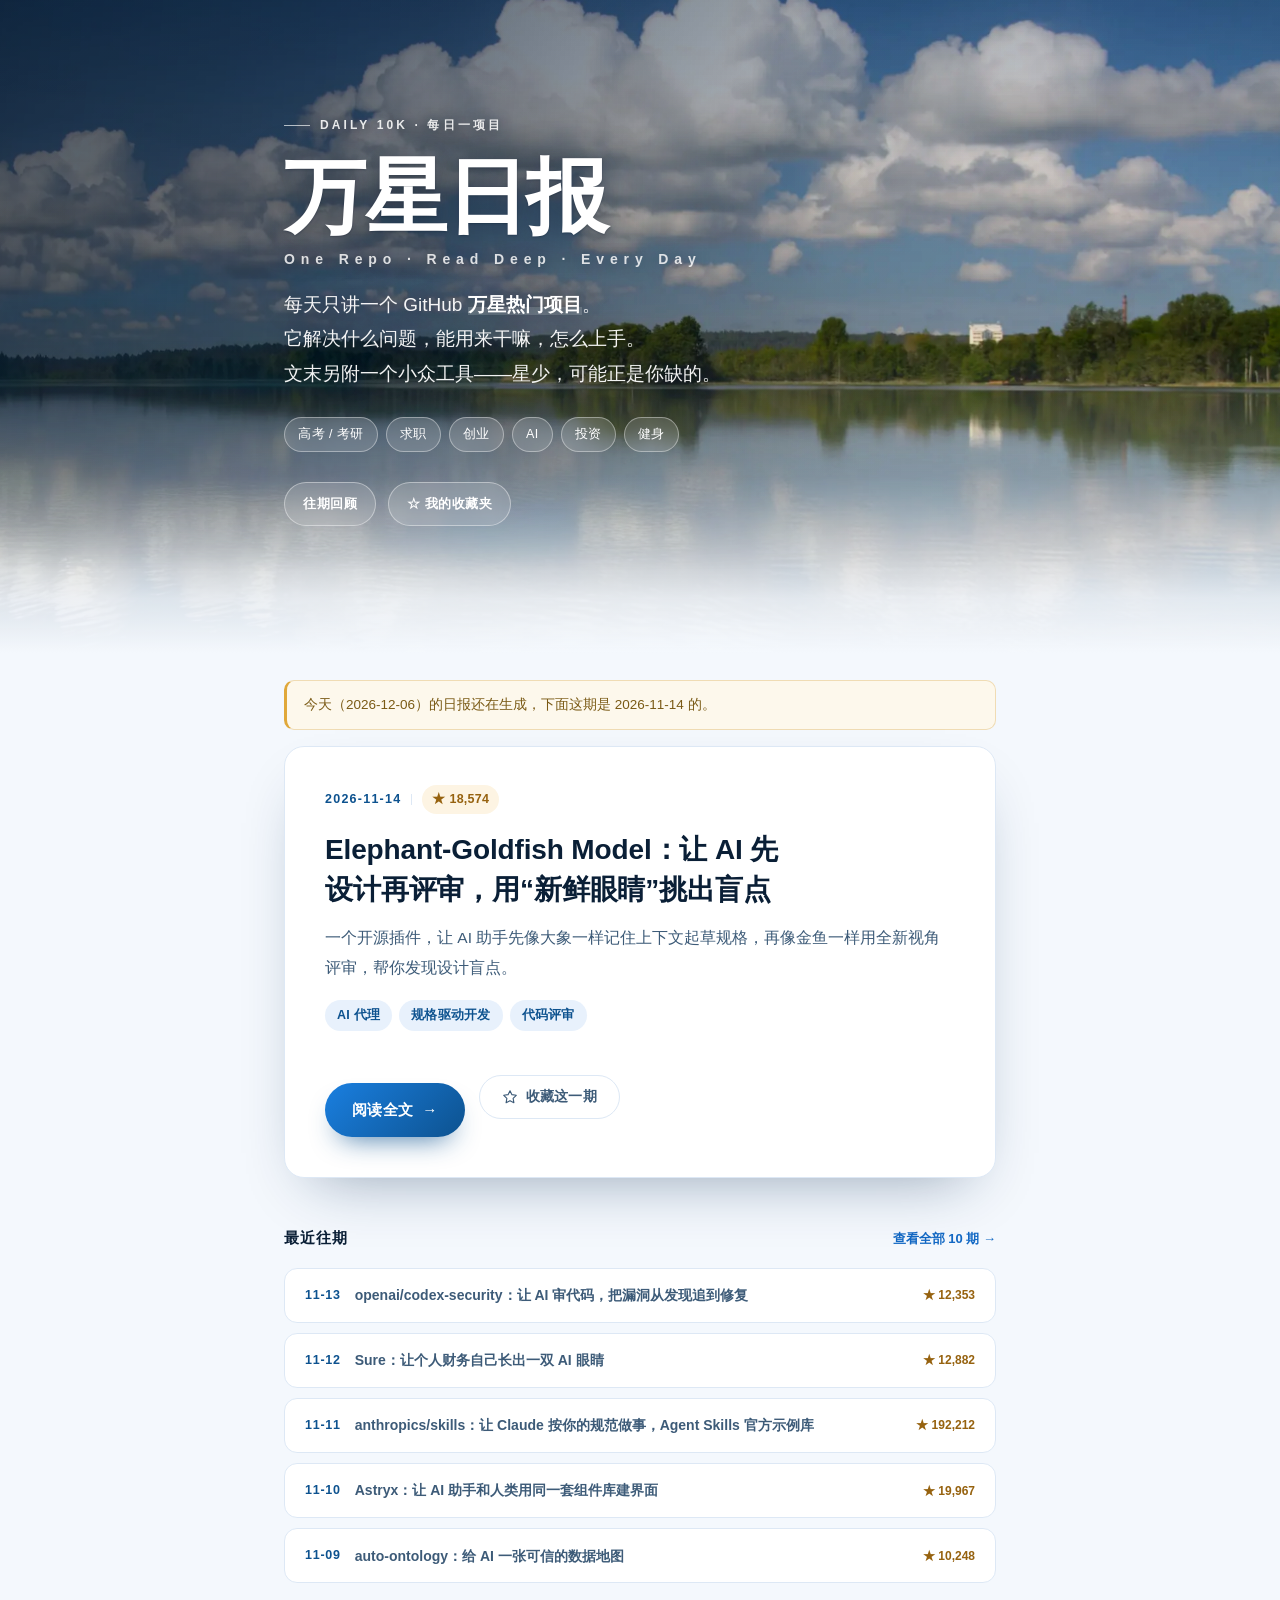
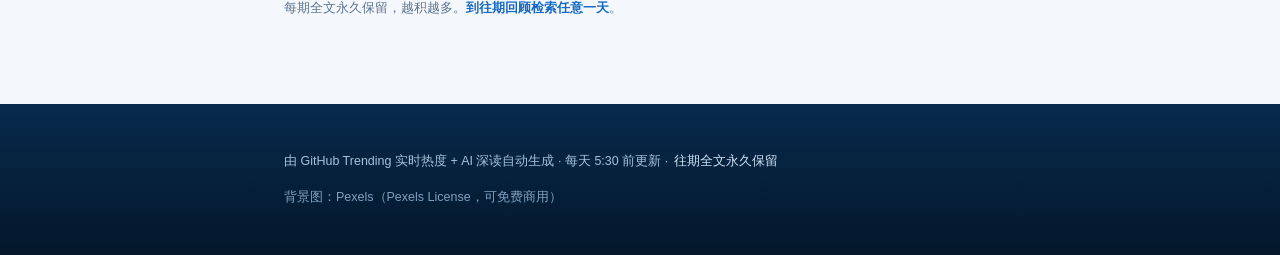
==== commit d3eeec95: "feat(selection): 收藏夹优先 + 候选池 + 小众精选闸门 选品机制的五处修正（问题根源：只看公共榜单，不看用户自己的偏好标注）：  1. 收藏夹优先：读 scripts/starre" ====
--- a/web/index.html
+++ b/web/index.html
@@ -31,7 +31,7 @@
   <div class="wrap hero-inner">
     <p class="hero-kicker">Daily 10K · 每日一项目</p>
     <h1 class="hero-title">万星日报<span class="en">One Repo · Read Deep · Every Day</span></h1>
-    <p class="hero-sub">每天只讲一个 GitHub <b>万星热门项目</b>。<br class="br-wide">它解决什么问题，能用来干嘛，怎么上手。</p>
+    <p class="hero-sub">每天只讲一个 GitHub <b>万星热门项目</b>。<br class="br-wide">它解决什么问题，能用来干嘛，怎么上手。<br class="br-wide">文末另附一个小众工具——星少，可能正是你缺的。</p>
     <div class="hero-chips">
       <span class="hero-chip">高考 / 考研</span>
       <span class="hero-chip">求职</span>
@@ -65,6 +65,19 @@
       <span class="today-fav-slot" id="t-fav"></span>
     </div>
   </article>
+  <a class="side" id="side" hidden aria-label="今日小众精选">
+    <div class="side-top">
+      <span class="side-badge">小众精选</span>
+      <span class="side-kind" id="s-kind"></span>
+      <span class="side-stars" id="s-stars"></span>
+    </div>
+    <div class="side-name" id="s-repo"></div>
+    <p class="side-why" id="s-why"></p>
+    <div class="side-foot">
+      <span id="s-lang"></span>
+      <span class="side-go" aria-hidden="true">看仓库 →</span>
+    </div>
+  </a>
   <div class="empty" id="empty" hidden>
     <p class="big" aria-hidden="true">☁</p>
     <p>今天的日报还没生成，5:30 前会更新，稍后再来看看。</p>
@@ -133,6 +146,7 @@
       });
     document.getElementById('t-link').href = 'article.html?d=' + encodeURIComponent(it.date);
     mountFavButton(document.getElementById('t-fav'), it.date);
+    renderSide(it.side);
     // 生成失败或还没跑完时，首页不能把旧文章冒充成今天的
     const bjToday = new Date().toLocaleDateString('sv-SE', { timeZone: 'Asia/Shanghai' });
     if (it.date !== bjToday) {
@@ -152,6 +166,22 @@
   document.getElementById(id).hidden = false;
 }
 
+// 小众精选：主稿之外每天多给一个千星级的小工具。
+// 数据缺失或当日没挑到就整块隐藏，不占版面。
+function renderSide(s) {
+  if (!s || !s.repo) return;
+  const card = document.getElementById('side');
+  document.getElementById('s-repo').textContent = s.repo;
+  document.getElementById('s-why').textContent = s.why || s.description || '';
+  const n = Number(s.stars);
+  document.getElementById('s-stars').textContent =
+    Number.isFinite(n) && n > 0 ? '★ ' + n.toLocaleString('zh-CN') : '';
+  document.getElementById('s-kind').textContent = s.kind || '';
+  document.getElementById('s-lang').textContent = s.language || '';
+  card.href = s.url || ('https://github.com/' + s.repo);
+  card.hidden = false;
+}
+
 // 首页只留最近 5 期做「往前翻」的引子，完整列表与检索在 archive.html。
 // 用 DOM 构造而不是拼 innerHTML：标题来自生成管线，与本页其余部分保持同一套安全写法。
 function renderRecent(issues, currentDate) {
--- a/web/style.css
+++ b/web/style.css
@@ -1635,3 +1635,62 @@
     transition-duration: .001ms !important;
   }
 }
+
+/* ==========================================================
+   小众精选（主稿下方的副位卡片）
+   与今日主稿视觉同源，但用左侧色条区分主次：
+   主稿是当天的主角，这里是一个「顺带发现」。
+   ========================================================== */
+.side {
+  display: block;
+  margin: 18px 0 0;
+  padding: 20px 22px;
+  background: var(--card);
+  border: 1px solid var(--line);
+  border-left: 3px solid var(--blue-500);
+  border-radius: var(--r-md);
+  box-shadow: var(--shadow-soft);
+  text-decoration: none;
+  color: inherit;
+  transition: transform .18s ease, box-shadow .18s ease, border-color .18s ease;
+}
+.side:hover { transform: translateY(-2px); border-left-color: var(--blue-600); }
+.side[hidden] { display: none; }
+
+.side-top { display: flex; align-items: center; gap: 8px; flex-wrap: wrap; }
+.side-badge {
+  font-size: 12px; font-weight: 700; letter-spacing: .06em;
+  color: var(--blue-700); background: var(--blue-050);
+  padding: 3px 9px; border-radius: 999px;
+}
+.side-kind { font-size: 12px; color: var(--ink-3); }
+.side-stars {
+  margin-left: auto; font-size: 13px; color: var(--gold);
+  font-variant-numeric: tabular-nums; white-space: nowrap;
+}
+.side-name {
+  margin: 10px 0 6px;
+  font-size: 16.5px; font-weight: 650; line-height: 1.5;
+  color: var(--ink); font-family: var(--mono); word-break: break-all;
+}
+.side-why { font-size: 14.5px; color: var(--ink-2); line-height: 1.8; }
+.side-foot {
+  display: flex; justify-content: space-between; align-items: center;
+  margin-top: 12px; font-size: 12.5px; color: var(--ink-3);
+}
+.side-go { color: var(--blue-600); font-weight: 600; }
+
+@media (max-width: 520px) {
+  .side { padding: 17px 16px; }
+  .side-name { font-size: 15.5px; }
+  .side-stars { margin-left: 0; }
+}
+
+/* 往期列表里的「＋小众」标记 */
+.arc-side {
+  display: inline-block;
+  font-size: 11.5px; font-weight: 700; line-height: 1.6;
+  color: var(--blue-700); background: var(--blue-050);
+  padding: 2px 7px; border-radius: 999px;
+  white-space: nowrap;
+}
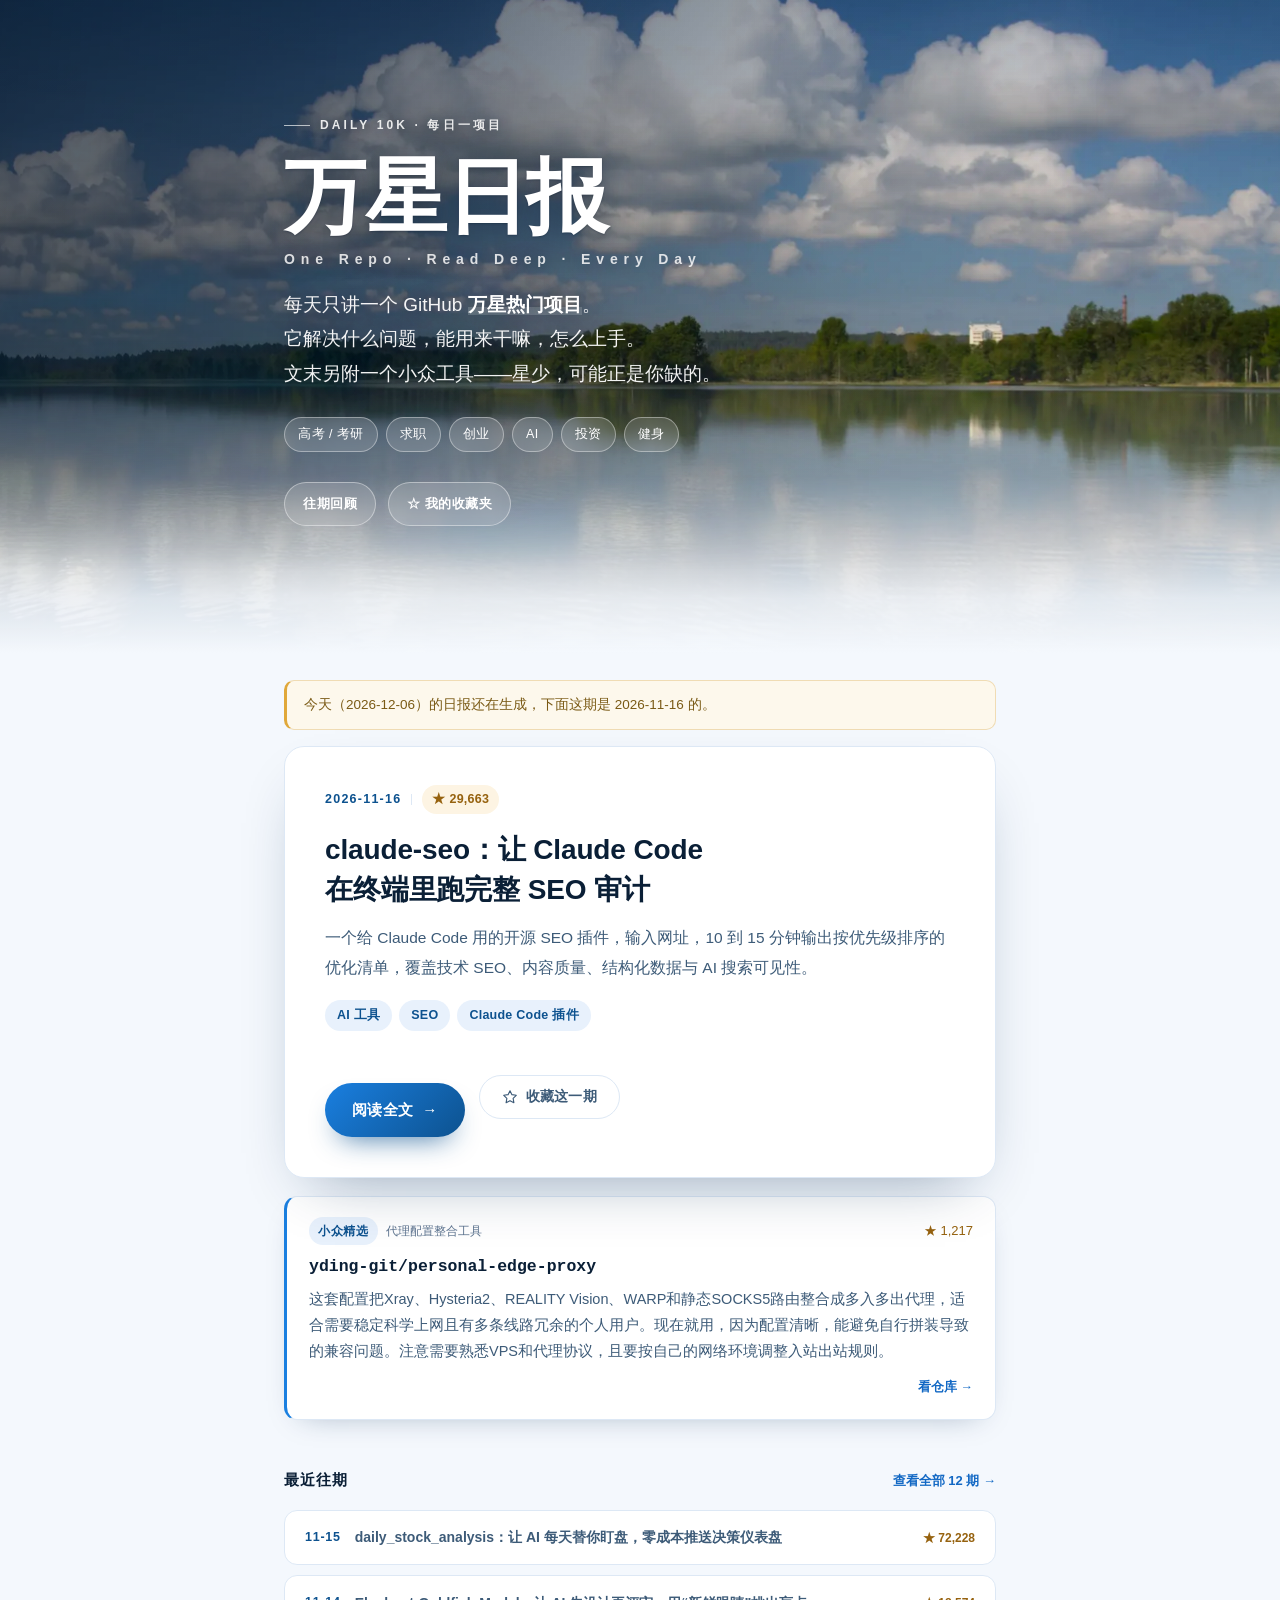
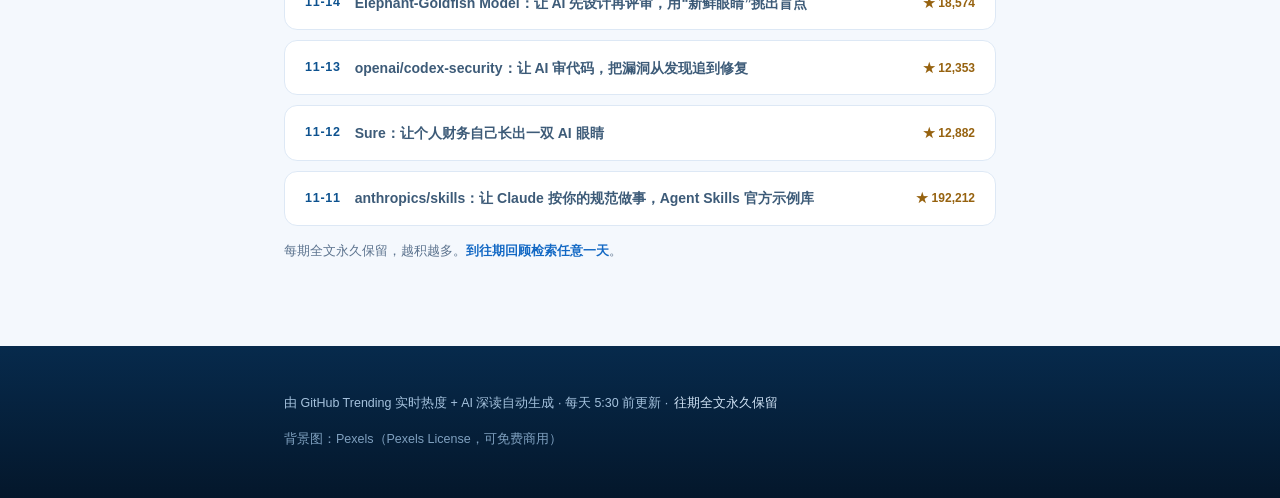
==== commit 85354f6f: "feat: 每期打分1~10 + 打分纠偏推荐（web/index.html）" ====
--- a/web/index.html
+++ b/web/index.html
@@ -64,6 +64,7 @@
       <a class="read-btn" id="t-link" href="article.html">阅读全文<span class="go" aria-hidden="true">→</span></a>
       <span class="today-fav-slot" id="t-fav"></span>
     </div>
+    <div class="today-rating-slot" id="t-rating"></div>
   </article>
   <a class="side" id="side" hidden aria-label="今日小众精选">
     <div class="side-top">
@@ -114,6 +115,8 @@
 }
 </script>
 <script src="favorites.js"></script>
+<script src="ratings.js"></script>
+<script src="rating-ui.js"></script>
 <script src="register-sw.js"></script>
 <script>
 fetch('data/index.json', { cache: 'no-cache' })
@@ -146,6 +149,11 @@
       });
     document.getElementById('t-link').href = 'article.html?d=' + encodeURIComponent(it.date);
     mountFavButton(document.getElementById('t-fav'), it.date);
+    if (typeof mountRating === 'function') {
+      mountRating(document.getElementById('t-rating'), {
+        date: it.date, repo: it.repo, title: it.title, lenses: it.lenses, category: it.category
+      });
+    }
     renderSide(it.side);
     // 生成失败或还没跑完时，首页不能把旧文章冒充成今天的
     const bjToday = new Date().toLocaleDateString('sv-SE', { timeZone: 'Asia/Shanghai' });
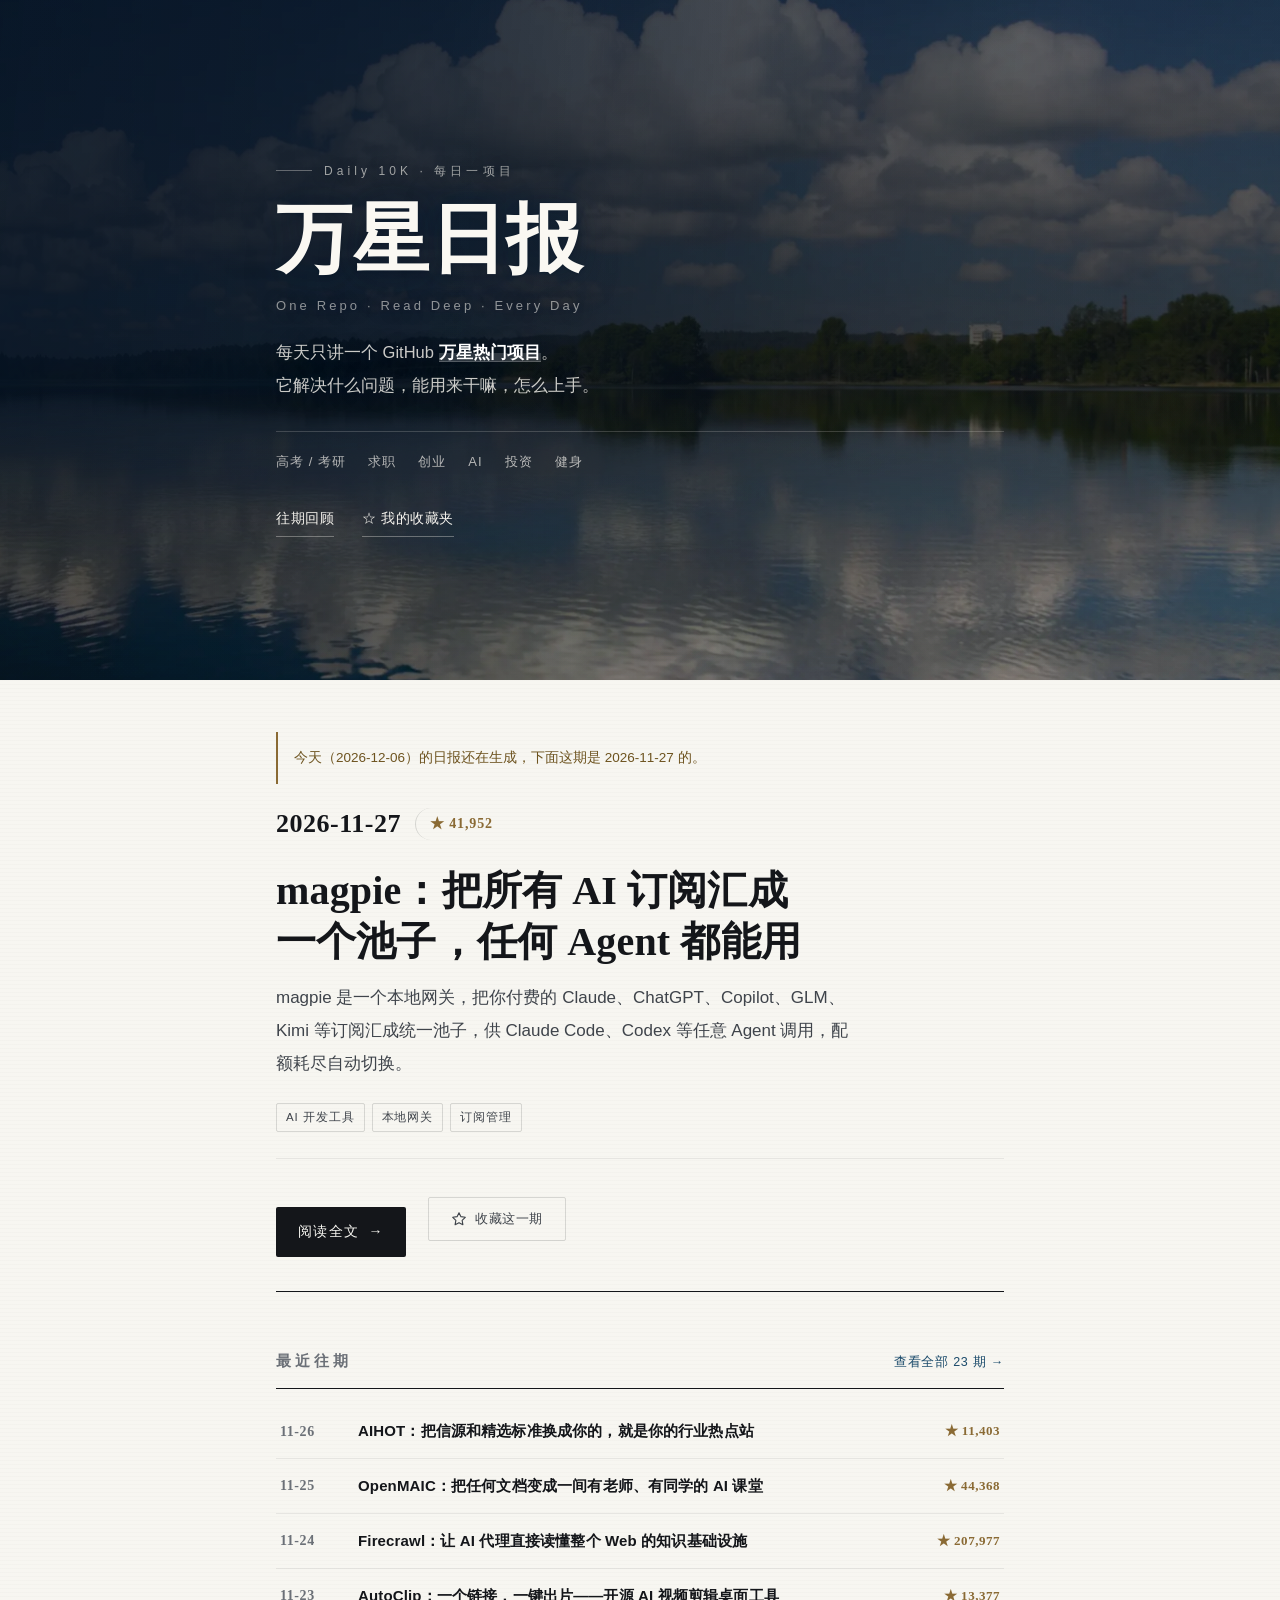
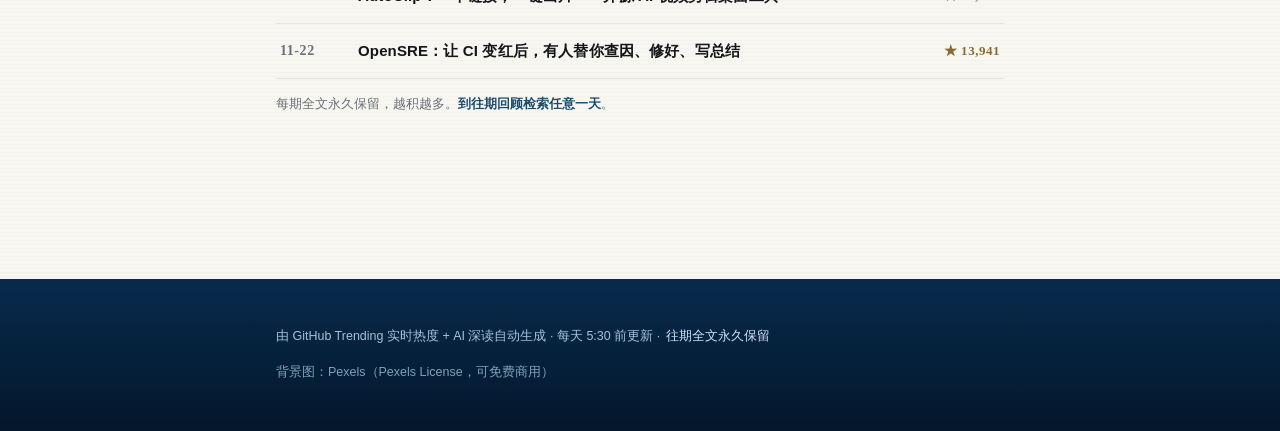
==== commit c996478b: "chore: 引入 cloud-favorites.js" ====
--- a/web/index.html
+++ b/web/index.html
@@ -1,235 +1,197 @@
-<!DOCTYPE html>
-<html lang="zh-CN">
-<head>
-<meta charset="UTF-8">
-<meta name="viewport" content="width=device-width, initial-scale=1.0">
-<title>万星日报 · 每天一个 GitHub 万星项目，AI 替你读懂</title>
-<meta name="description" content="每天只讲一个 GitHub 万星热门项目：它解决什么问题、能用来干嘛、怎么上手。运行时现场抓取 Trending 热度榜，优先高考/考研、求职、创业、AI、投资、健身方向。每天 5:30 前更新。">
-<link rel="canonical" href="https://kuangketongxue.github.io/daily10k/">
-<link rel="icon" href="favicon.svg" type="image/svg+xml">
-<link rel="apple-touch-icon" href="img/apple-touch-icon.png">
-<link rel="manifest" href="manifest.webmanifest">
-<meta name="theme-color" content="#0a3d6e">
-<meta property="og:site_name" content="万星日报">
-<meta property="og:type" content="website">
-<meta property="og:title" content="万星日报 · 每天一个 GitHub 万星项目，AI 替你读懂">
-<meta property="og:description" content="每天只讲一个 GitHub 万星热门项目：它解决什么问题、能用来干嘛、怎么上手。">
-<meta property="og:url" content="https://kuangketongxue.github.io/daily10k/">
-<meta property="og:image" content="https://kuangketongxue.github.io/daily10k/img/hero-sky.jpg">
-<meta property="og:image:width" content="1200">
-<meta property="og:image:height" content="800">
-<meta name="twitter:card" content="summary_large_image">
-<meta name="twitter:image" content="https://kuangketongxue.github.io/daily10k/img/hero-sky.jpg">
-<link rel="preload" as="image" href="img/hero-sky.webp" type="image/webp" media="(min-width: 780px)">
-<link rel="preload" as="image" href="img/hero-sky-sm.webp" type="image/webp" media="(max-width: 779px)">
-<link rel="stylesheet" href="style.css">
-</head>
-<body>
-<section class="hero">
-  <div class="hero-bg" role="img" aria-label="晴朗蓝天下的大朵白云倒映在平静的水面上"></div>
-  <div class="hero-veil"></div>
-  <div class="wrap hero-inner">
-    <p class="hero-kicker">Daily 10K · 每日一项目</p>
-    <h1 class="hero-title">万星日报<span class="en">One Repo · Read Deep · Every Day</span></h1>
-    <p class="hero-sub">每天只讲一个 GitHub <b>万星热门项目</b>。<br class="br-wide">它解决什么问题，能用来干嘛，怎么上手。<br class="br-wide">文末另附一个小众工具——星少，可能正是你缺的。</p>
-    <div class="hero-chips">
-      <span class="hero-chip">高考 / 考研</span>
-      <span class="hero-chip">求职</span>
-      <span class="hero-chip">创业</span>
-      <span class="hero-chip">AI</span>
-      <span class="hero-chip">投资</span>
-      <span class="hero-chip">健身</span>
-    </div>
-    <div class="hero-fav">
-      <a class="hero-fav-link" href="archive.html">往期回顾</a>
-      <a class="hero-fav-link" href="favorites.html">☆ 我的收藏夹</a>
-    </div>
-  </div>
-</section>
-
-<main id="today-sec" class="wrap">
-  <div class="loading" id="loading" role="status">加载今日日报<span class="dots"></span></div>
-  <noscript><style>#loading{display:none}</style><p class="empty">本站需要启用 JavaScript 才能加载今日日报。</p></noscript>
-  <div class="stale" id="stale" hidden></div>
-  <article class="today" id="today" hidden>
-    <div class="today-meta">
-      <span class="issue-date" id="t-date"></span>
-      <span class="issue-sep" aria-hidden="true"></span>
-      <span class="today-stars" id="t-stars"></span>
-    </div>
-    <h2 class="today-title" id="t-title"></h2>
-    <p class="today-oneliner" id="t-oneliner"></p>
-    <div class="today-tags" id="t-category"></div>
-    <div class="today-actions">
-      <a class="read-btn" id="t-link" href="article.html">阅读全文<span class="go" aria-hidden="true">→</span></a>
-      <span class="today-fav-slot" id="t-fav"></span>
-    </div>
-    <div class="today-rating-slot" id="t-rating"></div>
-  </article>
-  <a class="side" id="side" hidden aria-label="今日小众精选">
-    <div class="side-top">
-      <span class="side-badge">小众精选</span>
-      <span class="side-kind" id="s-kind"></span>
-      <span class="side-stars" id="s-stars"></span>
-    </div>
-    <div class="side-name" id="s-repo"></div>
-    <p class="side-why" id="s-why"></p>
-    <div class="side-foot">
-      <span id="s-lang"></span>
-      <span class="side-go" aria-hidden="true">看仓库 →</span>
-    </div>
-  </a>
-  <div class="empty" id="empty" hidden>
-    <p class="big" aria-hidden="true">☁</p>
-    <p>今天的日报还没生成，5:30 前会更新，稍后再来看看。</p>
-    <p class="empty-hint">热度榜每天现场抓取，往期全文都会保留。</p>
-  </div>
-  <section class="recent" id="recent" hidden aria-labelledby="recent-heading">
-    <div class="recent-head">
-      <h2 class="recent-title" id="recent-heading">最近往期</h2>
-      <a class="recent-all" id="recent-all" href="archive.html">查看全部 →</a>
-    </div>
-    <div class="recent-list" id="recent-list"></div>
-    <p class="recent-note">每期全文永久保留，越积越多。<a href="archive.html">到往期回顾检索任意一天</a>。</p>
-  </section>
-</main>
-
-<footer class="foot">
-  <div class="wrap">
-    <div class="foot-row">
-      <p>由 GitHub Trending 实时热度 + AI 深读自动生成 · 每天 5:30 前更新 · <a href="archive.html">往期全文永久保留</a></p>
-      <p class="credit">背景图：Pexels（Pexels License，可免费商用）</p>
-    </div>
-  </div>
-</footer>
-
-<script type="application/ld+json">
-{
-  "@context": "https://schema.org",
-  "@type": "WebSite",
-  "name": "万星日报",
-  "alternateName": "Daily 10K",
-  "url": "https://kuangketongxue.github.io/daily10k/",
-  "description": "每天只讲一个 GitHub 万星热门项目：它解决什么问题、能用来干嘛、怎么上手。",
-  "inLanguage": "zh-CN"
-}
-</script>
-<script src="favorites.js"></script>
-<script src="ratings.js"></script>
-<script src="rating-ui.js"></script>
-<script src="register-sw.js"></script>
-<script>
-fetch('data/index.json', { cache: 'no-cache' })
-  .then(r => { if (!r.ok) throw new Error('HTTP ' + r.status); return r.json(); })
-  .then(idx => {
-    const it = idx.issues && idx.issues[0];
-    if (!it) { show('empty'); return; }
-    const stars = Number(it.stars);
-    document.getElementById('t-date').textContent = it.date;
-    const starsEl = document.getElementById('t-stars');
-    if (Number.isFinite(stars) && stars > 0) {
-      starsEl.textContent = '★ ' + stars.toLocaleString('zh-CN');
-    } else {
-      starsEl.hidden = true;
-    }
-    document.getElementById('t-title').textContent = it.title;
-    document.getElementById('t-oneliner').textContent = it.oneLiner;
-    // 分类用「·」「/」「,」分隔，逐项渲染成标签
-    const catEl = document.getElementById('t-category');
-    catEl.textContent = '';
-    String(it.category || '')
-      .split(/[·\/,，]/)
-      .map(s => s.trim())
-      .filter(Boolean)
-      .forEach(t => {
-        const s = document.createElement('span');
-        s.className = 'tag';
-        s.textContent = t;
-        catEl.appendChild(s);
-      });
-    document.getElementById('t-link').href = 'article.html?d=' + encodeURIComponent(it.date);
-    mountFavButton(document.getElementById('t-fav'), it.date);
-    if (typeof mountRating === 'function') {
-      mountRating(document.getElementById('t-rating'), {
-        date: it.date, repo: it.repo, title: it.title, lenses: it.lenses, category: it.category
-      });
-    }
-    renderSide(it.side);
-    // 生成失败或还没跑完时，首页不能把旧文章冒充成今天的
-    const bjToday = new Date().toLocaleDateString('sv-SE', { timeZone: 'Asia/Shanghai' });
-    if (it.date !== bjToday) {
-      const stale = document.getElementById('stale');
-      stale.textContent = '今天（' + bjToday + '）的日报还在生成，下面这期是 ' + it.date + ' 的。';
-      stale.hidden = false;
-    }
-    show('today');
-    renderRecent(idx.issues || [], it.date);
-  })
-  .catch(() => {
-    document.getElementById('loading').textContent = '今日日报加载失败，请检查网络后刷新重试。';
-  });
-
-function show(id) {
-  document.getElementById('loading').hidden = true;
-  document.getElementById(id).hidden = false;
-}
-
-// 小众精选：主稿之外每天多给一个千星级的小工具。
-// 数据缺失或当日没挑到就整块隐藏，不占版面。
-function renderSide(s) {
-  if (!s || !s.repo) return;
-  const card = document.getElementById('side');
-  document.getElementById('s-repo').textContent = s.repo;
-  document.getElementById('s-why').textContent = s.why || s.description || '';
-  const n = Number(s.stars);
-  document.getElementById('s-stars').textContent =
-    Number.isFinite(n) && n > 0 ? '★ ' + n.toLocaleString('zh-CN') : '';
-  document.getElementById('s-kind').textContent = s.kind || '';
-  document.getElementById('s-lang').textContent = s.language || '';
-  card.href = s.url || ('https://github.com/' + s.repo);
-  card.hidden = false;
-}
-
-// 首页只留最近 5 期做「往前翻」的引子，完整列表与检索在 archive.html。
-// 用 DOM 构造而不是拼 innerHTML：标题来自生成管线，与本页其余部分保持同一套安全写法。
-function renderRecent(issues, currentDate) {
-  const past = issues.filter(x => x && x.date && x.date !== currentDate);
-  if (!past.length) return;
-  const list = document.getElementById('recent-list');
-  list.textContent = '';
-  past.slice(0, 5).forEach(p => {
-    const a = document.createElement('a');
-    a.className = 'recent-item';
-    a.href = 'article.html?d=' + encodeURIComponent(p.date);
-
-    const d = document.createElement('span');
-    d.className = 'recent-date';
-    d.textContent = p.date.slice(5);
-
-    const n = document.createElement('span');
-    n.className = 'recent-name';
-    n.textContent = p.title || '万星日报';
-
-    a.append(d, n);
-    const stars = Number(p.stars);
-    if (Number.isFinite(stars) && stars > 0) {
-      const s = document.createElement('span');
-      s.className = 'recent-stars';
-      s.textContent = '★ ' + stars.toLocaleString('zh-CN');
-      a.appendChild(s);
-    }
-    list.appendChild(a);
-  });
-  document.getElementById('recent-all').textContent = '查看全部 ' + issues.length + ' 期 →';
-  document.getElementById('recent').hidden = false;
-}
-
-// 浏览器不支持 WebP 时回落到 JPG 背景
-(function () {
-  const probe = new Image();
-  probe.onerror = function () { document.documentElement.classList.add('no-webp'); };
-  probe.src = '[data-uri]';
-})();
-</script>
-</body>
-</html>
+<!DOCTYPE html>
+<html lang="zh-CN">
+<head>
+<meta charset="UTF-8">
+<meta name="viewport" content="width=device-width, initial-scale=1.0">
+<title>万星日报 · 每天一个 GitHub 万星项目，AI 替你读懂</title>
+<meta name="description" content="每天只讲一个 GitHub 万星热门项目：它解决什么问题、能用来干嘛、怎么上手。运行时现场抓取 Trending 热度榜，优先高考/考研、求职、创业、AI、投资、健身方向。每天 5:30 前更新。">
+<link rel="canonical" href="https://kuangketongxue.github.io/daily10k/">
+<link rel="icon" href="favicon.svg" type="image/svg+xml">
+<link rel="manifest" href="manifest.webmanifest">
+<meta name="theme-color" content="#0a3d6e">
+<meta property="og:site_name" content="万星日报">
+<meta property="og:type" content="website">
+<meta property="og:title" content="万星日报 · 每天一个 GitHub 万星项目，AI 替你读懂">
+<meta property="og:description" content="每天只讲一个 GitHub 万星热门项目：它解决什么问题、能用来干嘛、怎么上手。">
+<meta property="og:url" content="https://kuangketongxue.github.io/daily10k/">
+<meta property="og:image" content="https://kuangketongxue.github.io/daily10k/img/hero-sky.jpg">
+<meta property="og:image:width" content="1200">
+<meta property="og:image:height" content="800">
+<meta name="twitter:card" content="summary_large_image">
+<meta name="twitter:image" content="https://kuangketongxue.github.io/daily10k/img/hero-sky.jpg">
+<link rel="preload" as="image" href="img/hero-sky.webp" type="image/webp" media="(min-width: 780px)">
+<link rel="preload" as="image" href="img/hero-sky-sm.webp" type="image/webp" media="(max-width: 779px)">
+<link rel="stylesheet" href="style.css">
+</head>
+<body>
+<section class="hero">
+  <div class="hero-bg" role="img" aria-label="晴朗蓝天下的大朵白云倒映在平静的水面上"></div>
+  <div class="hero-veil"></div>
+  <div class="wrap hero-inner">
+    <p class="hero-kicker">Daily 10K · 每日一项目</p>
+    <h1 class="hero-title">万星日报<span class="en">One Repo · Read Deep · Every Day</span></h1>
+    <p class="hero-sub">每天只讲一个 GitHub <b>万星热门项目</b>。<br class="br-wide">它解决什么问题，能用来干嘛，怎么上手。</p>
+    <div class="hero-chips">
+      <span class="hero-chip">高考 / 考研</span>
+      <span class="hero-chip">求职</span>
+      <span class="hero-chip">创业</span>
+      <span class="hero-chip">AI</span>
+      <span class="hero-chip">投资</span>
+      <span class="hero-chip">健身</span>
+    </div>
+    <div class="hero-fav">
+      <a class="hero-fav-link" href="archive.html">往期回顾</a>
+      <a class="hero-fav-link" href="favorites.html">☆ 我的收藏夹</a>
+    </div>
+  </div>
+</section>
+
+<main id="today-sec" class="wrap">
+  <div class="loading" id="loading" role="status">加载今日日报<span class="dots"></span></div>
+  <noscript><style>#loading{display:none}</style><p class="empty">本站需要启用 JavaScript 才能加载今日日报。</p></noscript>
+  <div class="stale" id="stale" hidden></div>
+  <article class="today" id="today" hidden>
+    <div class="today-meta">
+      <span class="issue-date" id="t-date"></span>
+      <span class="issue-sep" aria-hidden="true"></span>
+      <span class="today-stars" id="t-stars"></span>
+    </div>
+    <h2 class="today-title" id="t-title"></h2>
+    <p class="today-oneliner" id="t-oneliner"></p>
+    <div class="today-tags" id="t-category"></div>
+    <div class="today-actions">
+      <a class="read-btn" id="t-link" href="article.html">阅读全文<span class="go" aria-hidden="true">→</span></a>
+      <span class="today-fav-slot" id="t-fav"></span>
+    </div>
+  </article>
+  <div class="empty" id="empty" hidden>
+    <p class="big" aria-hidden="true">☁</p>
+    <p>今天的日报还没生成，5:30 前会更新，稍后再来看看。</p>
+    <p class="empty-hint">热度榜每天现场抓取，往期全文都会保留。</p>
+  </div>
+  <section class="recent" id="recent" hidden aria-labelledby="recent-heading">
+    <div class="recent-head">
+      <h2 class="recent-title" id="recent-heading">最近往期</h2>
+      <a class="recent-all" id="recent-all" href="archive.html">查看全部 →</a>
+    </div>
+    <div class="recent-list" id="recent-list"></div>
+    <p class="recent-note">每期全文永久保留，越积越多。<a href="archive.html">到往期回顾检索任意一天</a>。</p>
+  </section>
+</main>
+
+<footer class="foot">
+  <div class="wrap">
+    <div class="foot-row">
+      <p>由 GitHub Trending 实时热度 + AI 深读自动生成 · 每天 5:30 前更新 · <a href="archive.html">往期全文永久保留</a></p>
+      <p class="credit">背景图：Pexels（Pexels License，可免费商用）</p>
+    </div>
+  </div>
+</footer>
+
+<script type="application/ld+json">
+{
+  "@context": "https://schema.org",
+  "@type": "WebSite",
+  "name": "万星日报",
+  "alternateName": "Daily 10K",
+  "url": "https://kuangketongxue.github.io/daily10k/",
+  "description": "每天只讲一个 GitHub 万星热门项目：它解决什么问题、能用来干嘛、怎么上手。",
+  "inLanguage": "zh-CN"
+}
+</script>
+<script src="js/cloud-favorites.js"></script>
+<script src="favorites.js"></script>
+<script src="register-sw.js"></script>
+<script>
+fetch('data/index.json', { cache: 'no-cache' })
+  .then(r => { if (!r.ok) throw new Error('HTTP ' + r.status); return r.json(); })
+  .then(idx => {
+    const it = idx.issues && idx.issues[0];
+    if (!it) { show('empty'); return; }
+    const stars = Number(it.stars);
+    document.getElementById('t-date').textContent = it.date;
+    const starsEl = document.getElementById('t-stars');
+    if (Number.isFinite(stars) && stars > 0) {
+      starsEl.textContent = '★ ' + stars.toLocaleString('zh-CN');
+    } else {
+      starsEl.hidden = true;
+    }
+    document.getElementById('t-title').textContent = it.title;
+    document.getElementById('t-oneliner').textContent = it.oneLiner;
+    // 分类用「·」「/」「,」分隔，逐项渲染成标签
+    const catEl = document.getElementById('t-category');
+    catEl.textContent = '';
+    String(it.category || '')
+      .split(/[·\/,，]/)
+      .map(s => s.trim())
+      .filter(Boolean)
+      .forEach(t => {
+        const s = document.createElement('span');
+        s.className = 'tag';
+        s.textContent = t;
+        catEl.appendChild(s);
+      });
+    document.getElementById('t-link').href = 'article.html?d=' + encodeURIComponent(it.date);
+    mountFavButton(document.getElementById('t-fav'), it.date);
+    // 生成失败或还没跑完时，首页不能把旧文章冒充成今天的
+    const bjToday = new Date().toLocaleDateString('sv-SE', { timeZone: 'Asia/Shanghai' });
+    if (it.date !== bjToday) {
+      const stale = document.getElementById('stale');
+      stale.textContent = '今天（' + bjToday + '）的日报还在生成，下面这期是 ' + it.date + ' 的。';
+      stale.hidden = false;
+    }
+    show('today');
+    renderRecent(idx.issues || [], it.date);
+  })
+  .catch(() => {
+    document.getElementById('loading').textContent = '今日日报加载失败，请检查网络后刷新重试。';
+  });
+
+function show(id) {
+  document.getElementById('loading').hidden = true;
+  document.getElementById(id).hidden = false;
+}
+
+// 首页只留最近 5 期做「往前翻」的引子，完整列表与检索在 archive.html。
+// 用 DOM 构造而不是拼 innerHTML：标题来自生成管线，与本页其余部分保持同一套安全写法。
+function renderRecent(issues, currentDate) {
+  const past = issues.filter(x => x && x.date && x.date !== currentDate);
+  if (!past.length) return;
+  const list = document.getElementById('recent-list');
+  list.textContent = '';
+  past.slice(0, 5).forEach(p => {
+    const a = document.createElement('a');
+    a.className = 'recent-item';
+    a.href = 'article.html?d=' + encodeURIComponent(p.date);
+
+    const d = document.createElement('span');
+    d.className = 'recent-date';
+    d.textContent = p.date.slice(5);
+
+    const n = document.createElement('span');
+    n.className = 'recent-name';
+    n.textContent = p.title || '万星日报';
+
+    a.append(d, n);
+    const stars = Number(p.stars);
+    if (Number.isFinite(stars) && stars > 0) {
+      const s = document.createElement('span');
+      s.className = 'recent-stars';
+      s.textContent = '★ ' + stars.toLocaleString('zh-CN');
+      a.appendChild(s);
+    }
+    list.appendChild(a);
+  });
+  document.getElementById('recent-all').textContent = '查看全部 ' + issues.length + ' 期 →';
+  document.getElementById('recent').hidden = false;
+}
+
+// 浏览器不支持 WebP 时回落到 JPG 背景
+(function () {
+  const probe = new Image();
+  probe.onerror = function () { document.documentElement.classList.add('no-webp'); };
+  probe.src = '[data-uri]';
+})();
+</script>
+</body>
+</html>
--- a/web/style.css
+++ b/web/style.css
@@ -1,1696 +1,1905 @@
-/* ==========================================================
-   万星日报 · DAILY 10K
-   视觉基调：晴朗天空 / 大积云 / 镜面水面
-   固定亮色（color-scheme: light），不做暗色变体
-   ========================================================== */
+/* ==========================================================
+   万星日报 · DAILY 10K
+   视觉基调：晴朗天空 / 大积云 / 镜面水面
+   固定亮色（color-scheme: light），不做暗色变体
+   ========================================================== */
+
+:root {
+  color-scheme: light;
+  --paper: #f4f8fd;
+  --paper-2: #eaf2fb;
+  --card: #ffffff;
+  --line: #dde8f5;
+  --line-soft: #edf4fc;
+
+  --ink: #0a1f36;
+  --ink-2: #3d5b78;
+  --ink-3: #5d748f;   /* 3.61:1 → 4.82:1，正文小字达 WCAG AA */
+
+  --blue-700: #0d528f;
+  --blue-600: #1268c4;
+  --blue-500: #1a7fe0;
+  --blue-050: #e8f1fc;
+
+  --gold: #96620f;    /* 3.56:1 → 4.75:1，星数徽章达 WCAG AA */
+  --gold-050: #fdf4e3;
+
+  --r-lg: 20px;
+  --r-md: 13px;
+  --shadow-card: 0 26px 60px -30px rgba(8, 42, 80, .45);
+  --shadow-soft: 0 10px 30px -18px rgba(8, 42, 80, .4);
+
+  --max: 760px;
+  --font: -apple-system, BlinkMacSystemFont, "Segoe UI", "PingFang SC",
+    "Hiragino Sans GB", "Microsoft YaHei", "Source Han Sans SC", sans-serif;
+  --mono: "JetBrains Mono", "SFMono-Regular", Consolas, "Liberation Mono", monospace;
+}
+
+* { box-sizing: border-box; margin: 0; padding: 0; }
+
+html {
+  -webkit-text-size-adjust: 100%;
+  scroll-behavior: smooth;
+}
+
+body {
+  background: var(--paper);
+  color: var(--ink);
+  font-family: var(--font);
+  font-size: 16px;
+  line-height: 1.85;
+  -webkit-font-smoothing: antialiased;
+  text-rendering: optimizeLegibility;
+}
+
+.wrap { width: 100%; max-width: var(--max); margin: 0 auto; padding: 0 24px; }
+
+a { color: inherit; }
+
+a:focus-visible,
+button:focus-visible {
+  outline: 2px solid var(--blue-500);
+  outline-offset: 3px;
+  border-radius: 6px;
+}
+
+img { max-width: 100%; display: block; }
+
+/* 滚动条沿用天空配色：轨道纸色、滑块雾蓝、hover 提亮到主蓝，不用浏览器默认灰 */
+html { scrollbar-width: thin; scrollbar-color: #b9cfe6 var(--paper); }
+::-webkit-scrollbar { width: 10px; height: 10px; }
+::-webkit-scrollbar-track { background: var(--paper); }
+::-webkit-scrollbar-thumb {
+  background: #b9cfe6;
+  border-radius: 999px;
+  border: 2px solid var(--paper);
+}
+::-webkit-scrollbar-thumb:hover { background: var(--blue-500); }
+/* 代码块是深底，滚动条换成同族深色，避免一条亮灰横在暗码上 */
+.a-code { scrollbar-width: thin; scrollbar-color: #33506e #0a2038; }
+.a-code::-webkit-scrollbar { height: 8px; }
+.a-code::-webkit-scrollbar-track { background: #0a2038; }
+.a-code::-webkit-scrollbar-thumb {
+  background: #33506e;
+  border-radius: 999px;
+  border: 2px solid #0a2038;
+}
+.a-code::-webkit-scrollbar-thumb:hover { background: var(--blue-500); }
+
+/* 阅读进度条 */
+.progress {
+  position: fixed;
+  top: 0;
+  left: 0;
+  right: 0;
+  height: 3px;
+  z-index: 99;
+  background: linear-gradient(90deg, var(--blue-500), var(--blue-700));
+  transform: scaleX(0);
+  transform-origin: 0 50%;
+  transition: transform .08s linear;
+  pointer-events: none;
+}
+
+/* ==========================================================
+   首屏 HERO
+   ========================================================== */
+.hero {
+  position: relative;
+  min-height: min(80vh, 680px);
+  display: flex;
+  align-items: center;
+  overflow: hidden;
+  isolation: isolate;
+  background: #0a3d6e;
+}
+
+.hero-bg {
+  position: absolute;
+  inset: -2%;
+  z-index: -2;
+  background-image: url("img/hero-sky-sm.webp");
+  background-position: center 36%;
+  background-size: cover;
+  background-repeat: no-repeat;
+  filter: brightness(1.06) saturate(1.1);
+  animation: skyDrift 32s ease-in-out infinite alternate;
+  will-change: transform;
+}
+
+@media (min-width: 780px) {
+  .hero-bg { background-image: url("img/hero-sky.webp"); }
+}
+
+/* 无 WebP 支持时的兜底 */
+.no-webp .hero-bg { background-image: url("img/hero-sky.jpg"); }
+.no-webp .article-band .band-bg { background-image: url("img/hero-sky.jpg"); }
+
+@keyframes skyDrift {
+  from { transform: scale(1) translate3d(0, 0, 0); }
+  to   { transform: scale(1.06) translate3d(0, -1.2%, 0); }
+}
+
+/* 遮罩：竖直方向压暗顶部并渐变为纸张色，保证与正文无缝衔接 */
+.hero-veil {
+  position: absolute;
+  inset: 0;
+  z-index: -1;
+  background: linear-gradient(180deg,
+    rgba(5, 26, 50, .28) 0%,
+    rgba(5, 26, 50, .10) 32%,
+    rgba(5, 26, 50, .03) 50%,
+    rgba(244, 248, 253, .28) 70%,
+    rgba(244, 248, 253, .90) 88%,
+    var(--paper) 96%);
+}
+
+/* 横向压暗：只作用于文字所在的左上区域，向底部淡出，避免污染底边过渡 */
+.hero-veil::before {
+  content: "";
+  position: absolute;
+  inset: 0;
+  background: linear-gradient(95deg,
+    rgba(4, 20, 40, .64) 0%,
+    rgba(4, 20, 40, .46) 34%,
+    rgba(4, 20, 40, .12) 64%,
+    rgba(4, 20, 40, 0) 100%);
+  -webkit-mask-image: linear-gradient(180deg, #000 0%, #000 56%, transparent 84%);
+  mask-image: linear-gradient(180deg, #000 0%, #000 56%, transparent 84%);
+}
+
+.hero-inner {
+  position: relative;
+  padding-top: 84px;
+  padding-bottom: 132px;
+}
+
+.hero-kicker {
+  display: inline-flex;
+  align-items: center;
+  gap: 10px;
+  font-size: 12px;
+  font-weight: 600;
+  letter-spacing: .26em;
+  text-transform: uppercase;
+  color: rgba(255, 255, 255, .88);
+  text-shadow: 0 1px 12px rgba(4, 20, 40, .5);
+}
+
+.hero-kicker::before {
+  content: "";
+  width: 26px;
+  height: 1.5px;
+  background: currentColor;
+  opacity: .75;
+}
+
+.hero-title {
+  margin-top: 18px;
+  font-size: clamp(46px, 9.4vw, 82px);
+  font-weight: 800;
+  line-height: 1.04;
+  letter-spacing: -.015em;
+  color: #fff;
+  text-shadow: 0 3px 34px rgba(4, 20, 40, .5), 0 1px 2px rgba(4, 20, 40, .3);
+}
+
+.hero-title .en {
+  display: block;
+  margin-top: 12px;
+  font-size: clamp(12px, 1.7vw, 14px);
+  font-weight: 600;
+  letter-spacing: .42em;
+  color: rgba(255, 255, 255, .82);
+  text-shadow: 0 1px 14px rgba(4, 20, 40, .55);
+}
+
+.hero-sub {
+  margin-top: 22px;
+  max-width: 25em;
+  font-size: clamp(16px, 2.3vw, 19px);
+  line-height: 1.8;
+  color: rgba(255, 255, 255, .94);
+  text-shadow: 0 1px 18px rgba(4, 20, 40, .55);
+}
+
+.hero-sub b {
+  font-weight: 700;
+  color: #fff;
+  box-shadow: inset 0 -8px 0 rgba(255, 255, 255, .18);
+}
+
+.br-wide { display: inline; }
+
+@media (max-width: 720px) {
+  .br-wide { display: none; }
+}
+
+.hero-chips {
+  margin-top: 26px;
+  display: flex;
+  flex-wrap: wrap;
+  gap: 8px;
+}
+
+.hero-chip {
+  padding: 5px 13px;
+  border-radius: 999px;
+  border: 1px solid rgba(255, 255, 255, .38);
+  background: rgba(255, 255, 255, .14);
+  -webkit-backdrop-filter: blur(8px);
+  backdrop-filter: blur(8px);
+  font-size: 12.5px;
+  letter-spacing: .04em;
+  color: #fff;
+  white-space: nowrap;
+}
+
+/* ==========================================================
+   今日卡片
+   ========================================================== */
+main {
+  position: relative;
+  z-index: 1;
+  margin-top: -64px;
+}
+
+.today {
+  position: relative;
+  margin: 0 auto;
+  padding: 38px 40px 40px;
+  background: var(--card);
+  border: 1px solid var(--line);
+  border-radius: var(--r-lg);
+  box-shadow: var(--shadow-card);
+  animation: rise .6s cubic-bezier(.2, .7, .2, 1) both;
+}
+
+@keyframes rise {
+  from { opacity: 0; transform: translateY(18px); }
+  to   { opacity: 1; transform: translateY(0); }
+}
+
+.today-meta {
+  display: flex;
+  align-items: center;
+  gap: 10px;
+  flex-wrap: wrap;
+  margin-bottom: 16px;
+  font-size: 12.5px;
+  color: var(--ink-3);
+}
+
+.issue-date {
+  font-variant-numeric: tabular-nums;
+  letter-spacing: .1em;
+  font-weight: 600;
+  color: var(--blue-700);
+}
+
+.issue-sep {
+  width: 1px;
+  height: 11px;
+  background: var(--line);
+}
+
+.today-stars {
+  display: inline-flex;
+  align-items: center;
+  gap: 5px;
+  padding: 3px 10px;
+  border-radius: 999px;
+  background: var(--gold-050);
+  color: var(--gold);
+  font-weight: 700;
+  font-variant-numeric: tabular-nums;
+  letter-spacing: .02em;
+}
+
+.today-title {
+  text-wrap: balance;
+  font-size: clamp(22px, 3.2vw, 28px);
+  font-weight: 800;
+  line-height: 1.42;
+  letter-spacing: -.005em;
+  color: var(--ink);
+}
+
+.today-title a { text-decoration: none; }
+
+.today-oneliner {
+  margin-top: 14px;
+  font-size: 15.5px;
+  line-height: 1.9;
+  color: var(--ink-2);
+}
+
+.today-tags {
+  display: flex;
+  flex-wrap: wrap;
+  gap: 7px;
+  margin-top: 18px;
+}
+
+.tag {
+  padding: 4px 12px;
+  border-radius: 999px;
+  background: var(--blue-050);
+  color: var(--blue-700);
+  font-size: 12.5px;
+  font-weight: 600;
+  letter-spacing: .02em;
+}
+
+.read-btn {
+  display: inline-flex;
+  align-items: center;
+  gap: 9px;
+  margin-top: 26px;
+  padding: 13px 27px;
+  border-radius: 999px;
+  background: linear-gradient(135deg, var(--blue-500), var(--blue-700));
+  color: #fff;
+  font-size: 15px;
+  font-weight: 600;
+  text-decoration: none;
+  letter-spacing: .02em;
+  box-shadow: 0 14px 28px -14px rgba(13, 82, 143, .85);
+  transition: transform .2s ease, box-shadow .2s ease;
+}
+
+.read-btn .go {
+  transition: transform .2s ease;
+}
+
+.read-btn:hover {
+  transform: translateY(-2px);
+  box-shadow: 0 20px 34px -14px rgba(13, 82, 143, .9);
+}
+
+.read-btn:hover .go { transform: translateX(4px); }
+.read-btn:active { transform: translateY(0); }
+
+/* 首屏收藏夹入口 */
+.hero-fav { margin-top: 30px; display: flex; flex-wrap: wrap; gap: 12px; }
+
+.hero-fav-link {
+  display: inline-flex;
+  align-items: center;
+  gap: 8px;
+  padding: 9px 18px;
+  border-radius: 999px;
+  border: 1px solid rgba(255, 255, 255, .4);
+  background: rgba(255, 255, 255, .13);
+  -webkit-backdrop-filter: blur(8px);
+  backdrop-filter: blur(8px);
+  color: #fff;
+  font-size: 13px;
+  font-weight: 600;
+  letter-spacing: .04em;
+  text-decoration: none;
+  transition: background .2s ease, transform .2s ease;
+}
+
+.hero-fav-link:hover {
+  background: rgba(255, 255, 255, .26);
+  transform: translateY(-1px);
+}
+
+/* 今日卡片：阅读全文 + 收藏 */
+.today-actions {
+  display: flex;
+  align-items: center;
+  flex-wrap: wrap;
+  gap: 14px;
+  margin-top: 26px;
+}
+
+.today-fav-slot { display: inline-flex; }
+
+/* 收藏按钮（首页 / 文章页共用） */
+.fav-btn {
+  display: inline-flex;
+  align-items: center;
+  gap: 8px;
+  padding: 12px 22px;
+  border-radius: 999px;
+  border: 1px solid var(--line);
+  background: var(--card);
+  color: var(--ink-2);
+  font-family: inherit;
+  font-size: 14px;
+  font-weight: 600;
+  letter-spacing: .02em;
+  cursor: pointer;
+  transition: border-color .2s ease, color .2s ease, background .2s ease, transform .2s ease;
+}
+
+.fav-btn svg { flex: none; }
+
+.fav-btn:hover {
+  border-color: #e0c98a;
+  background: var(--gold-050);
+  color: var(--gold);
+  transform: translateY(-1px);
+}
+
+.fav-btn.is-on {
+  border-color: #e0c98a;
+  background: var(--gold-050);
+  color: var(--gold);
+}
+
+.fav-btn.is-on svg { color: var(--gold); }
+
+/* 文章页的收藏槽位 */
+.a-fav-slot {
+  display: flex;
+  align-items: center;
+  gap: 14px;
+  margin: 4px 0 24px;
+}
+
+.a-fav-slot .fav-btn { padding: 10px 19px; font-size: 13.5px; }
+
+/* ==========================================================
+   收藏夹列表页
+   ========================================================== */
+.fav-lead {
+  margin-top: -6px;
+  margin-bottom: 30px;
+  font-size: 14.5px;
+  line-height: 1.85;
+  color: var(--ink-2);
+}
+
+.fav-count {
+  margin-bottom: 18px;
+  font-size: 13px;
+  font-weight: 600;
+  letter-spacing: .06em;
+  color: var(--ink-3);
+}
+
+.fav-list { display: flex; flex-direction: column; gap: 18px; }
+
+.fav-item {
+  padding: 26px 28px;
+  background: var(--card);
+  border: 1px solid var(--line);
+  border-radius: var(--r-lg);
+  box-shadow: var(--shadow-soft);
+  animation: rise .45s cubic-bezier(.2, .7, .2, 1) both;
+  transition: opacity .25s ease, transform .25s ease;
+}
+
+.fav-item.is-leaving {
+  opacity: 0;
+  transform: translateY(-6px);
+}
+
+.fav-head {
+  display: flex;
+  align-items: flex-start;
+  justify-content: space-between;
+  gap: 20px;
+}
+
+.fav-main { flex: 1 1 auto; min-width: 0; }
+
+.fav-date {
+  font-size: 12.5px;
+  font-weight: 600;
+  letter-spacing: .1em;
+  color: var(--blue-700);
+  font-variant-numeric: tabular-nums;
+}
+
+.fav-title {
+  margin-top: 6px;
+  font-size: 19px;
+  font-weight: 800;
+  line-height: 1.45;
+  letter-spacing: -.005em;
+  color: var(--ink);
+  text-wrap: balance;
+}
+
+.fav-one {
+  margin-top: 8px;
+  font-size: 14px;
+  line-height: 1.85;
+  color: var(--ink-2);
+}
+
+.fav-tags {
+  display: flex;
+  flex-wrap: wrap;
+  align-items: center;
+  gap: 8px;
+  margin-top: 12px;
+}
+
+.fav-stars {
+  font-size: 12.5px;
+  font-weight: 700;
+  color: var(--gold);
+  font-variant-numeric: tabular-nums;
+}
+
+.fav-actions {
+  flex: none;
+  display: flex;
+  flex-direction: column;
+  align-items: stretch;
+  gap: 9px;
+}
+
+.fav-open,
+.fav-drop {
+  padding: 9px 16px;
+  border-radius: 999px;
+  font-family: inherit;
+  font-size: 13px;
+  font-weight: 600;
+  letter-spacing: .02em;
+  cursor: pointer;
+  white-space: nowrap;
+  transition: background .18s ease, border-color .18s ease, color .18s ease;
+}
+
+.fav-open {
+  border: 1px solid var(--blue-500);
+  background: var(--blue-050);
+  color: var(--blue-700);
+}
+
+.fav-open:hover { background: #d8e9fb; }
+
+.fav-drop {
+  border: 1px solid var(--line);
+  background: var(--card);
+  color: var(--ink-3);
+}
+
+.fav-drop:hover {
+  border-color: #e2b4b4;
+  background: #fdf1f1;
+  color: #a24545;
+}
+
+.fav-goto {
+  display: inline-flex;
+  align-items: center;
+  justify-content: center;
+  padding: 9px 16px;
+  border-radius: 999px;
+  border: 1px solid var(--line);
+  color: var(--ink-2);
+  font-size: 13px;
+  font-weight: 600;
+  text-decoration: none;
+  white-space: nowrap;
+  transition: border-color .18s ease, color .18s ease;
+}
+
+.fav-goto:hover { border-color: var(--blue-500); color: var(--blue-600); }
+
+.fav-body {
+  margin-top: 24px;
+  padding-top: 8px;
+}
+
+.fav-body .a-title { margin-top: 0; font-size: 22px; }
+.fav-body .a-summary { margin-top: 0; }
+.fav-body .a-sec { margin-top: 38px; }
+
+.fav-loading {
+  padding: 26px 0;
+  text-align: center;
+  color: var(--ink-3);
+  font-size: 13.5px;
+}
+
+.fav-loading .dots::after {
+  content: "";
+  animation: dots 1.4s steps(4, end) infinite;
+}
+
+.fav-miss { padding: 30px 22px; }
+
+/* ==========================================================
+   页脚
+   ========================================================== */
+.loading {
+  margin: 0 auto;
+  padding: 64px 24px;
+  text-align: center;
+  color: var(--ink-3);
+  font-size: 14.5px;
+  background: var(--card);
+  border: 1px solid var(--line);
+  border-radius: var(--r-lg);
+  box-shadow: var(--shadow-soft);
+}
+
+.loading .dots::after {
+  content: "";
+  animation: dots 1.4s steps(4, end) infinite;
+}
+
+@keyframes dots {
+  0% { content: ""; }
+  25% { content: "·"; }
+  50% { content: "··"; }
+  75%, 100% { content: "···"; }
+}
+
+.stale {
+  margin: 0 0 16px;
+  padding: 12px 17px;
+  border: 1px solid #f0dcb4;
+  border-left: 3px solid #e0a83a;
+  border-radius: 10px;
+  background: #fdf8ec;
+  color: #7a5a15;
+  font-size: 13.5px;
+  line-height: 1.75;
+}
+
+.empty {
+  margin: 0 auto;
+  padding: 66px 24px;
+  text-align: center;
+  color: var(--ink-2);
+  background: var(--card);
+  border: 1px solid var(--line);
+  border-radius: var(--r-lg);
+  box-shadow: var(--shadow-soft);
+}
+
+.empty .big {
+  font-size: 42px;
+  line-height: 1;
+  margin-bottom: 16px;
+  opacity: .5;
+}
+
+.empty-code {
+  font-size: 62px;
+  font-weight: 800;
+  line-height: 1.05;
+  letter-spacing: .02em;
+  margin-bottom: 10px;
+  color: var(--blue-500);
+  opacity: .28;
+}
+
+.empty a { color: var(--blue-600); text-decoration: none; font-weight: 600; }
+.empty a:hover { text-decoration: underline; }
+.empty-hint { margin-top: 10px; font-size: 13.5px; color: var(--ink-3); }
+
+/* ==========================================================
+   文章页
+   ========================================================== */
+.article-band {
+  position: relative;
+  min-height: 210px;
+  display: flex;
+  align-items: center;
+  overflow: hidden;
+  isolation: isolate;
+  background: #0a3d6e;
+}
+
+.article-band .band-bg {
+  position: absolute;
+  inset: 0;
+  z-index: -2;
+  background-image: url("img/hero-sky-sm.webp");
+  background-position: center 30%;
+  background-size: cover;
+}
+
+@media (min-width: 780px) {
+  .article-band .band-bg { background-image: url("img/hero-sky.webp"); }
+}
+
+.article-band .band-veil {
+  position: absolute;
+  inset: 0;
+  z-index: -1;
+  background: linear-gradient(180deg,
+    rgba(5, 26, 50, .66) 0%,
+    rgba(5, 26, 50, .46) 55%,
+    rgba(244, 248, 253, .92) 100%);
+}
+
+.masthead {
+  display: flex;
+  align-items: center;
+  justify-content: space-between;
+  gap: 16px;
+  padding-top: 26px;
+  padding-bottom: 26px;
+}
+
+.logo {
+  display: inline-flex;
+  align-items: baseline;
+  gap: 11px;
+  font-size: 22px;
+  font-weight: 800;
+  letter-spacing: .02em;
+  color: #fff;
+  text-decoration: none;
+  text-shadow: 0 2px 20px rgba(4, 20, 40, .5);
+}
+
+.logo-en {
+  font-size: 10.5px;
+  font-weight: 700;
+  letter-spacing: .34em;
+  color: rgba(255, 255, 255, .78);
+}
+
+.masthead-link {
+  font-size: 13px;
+  color: rgba(255, 255, 255, .9);
+  text-decoration: none;
+  padding: 9px 17px;
+  border: 1px solid rgba(255, 255, 255, .4);
+  border-radius: 999px;
+  background: rgba(255, 255, 255, .12);
+  -webkit-backdrop-filter: blur(8px);
+  backdrop-filter: blur(8px);
+  transition: background .2s ease;
+}
+
+.masthead-link:hover { background: rgba(255, 255, 255, .24); }
+
+.article-wrap { padding-bottom: 40px; }
+
+.article-wrap .loading,
+.article-wrap .empty { margin-top: 48px; }
+
+.back {
+  display: inline-flex;
+  align-items: center;
+  gap: 6px;
+  margin-top: 32px;
+  padding: 8px 0;
+  font-size: 13.5px;
+  font-weight: 500;
+  color: var(--ink-3);
+  text-decoration: none;
+  transition: color .18s ease, gap .18s ease;
+}
+
+.back:hover { color: var(--blue-600); gap: 10px; }
+
+.a-title {
+  margin: 16px 0 24px;
+  font-size: clamp(25px, 4vw, 34px);
+  font-weight: 800;
+  line-height: 1.36;
+  letter-spacing: -.012em;
+  color: var(--ink);
+}
+
+.a-summary {
+  position: relative;
+  padding: 26px 28px;
+  background: var(--card);
+  border: 1px solid var(--line);
+  border-radius: var(--r-lg);
+  box-shadow: var(--shadow-soft);
+}
+
+.a-summary::before {
+  content: "";
+  position: absolute;
+  left: 0;
+  top: 22px;
+  bottom: 22px;
+  width: 3px;
+  border-radius: 0 3px 3px 0;
+  background: linear-gradient(180deg, var(--blue-500), var(--blue-050));
+}
+
+.a-oneliner { font-size: 15.5px; line-height: 1.92; color: var(--ink-2); }
+.a-oneliner strong {
+  color: var(--blue-700);
+  font-weight: 700;
+  margin-right: 4px;
+}
+
+.a-metas {
+  margin-top: 16px;
+  display: flex;
+  flex-wrap: wrap;
+  gap: 6px 20px;
+  font-size: 12.5px;
+  color: var(--ink-3);
+}
+
+.a-metas > span {
+  display: inline-flex;
+  align-items: center;
+}
+
+/* 这里原本用 ::before 插一个「·」当分隔符，问题是 flex 换行后它会落到行首，
+   看起来像个错字；而分类本身就用「·」连接（AI 教育·多智能体·终身学习），
+   两种点混在一起更分不清。改成纯间距分隔，任何宽度下都不会出问题。 */
+
+.a-metas .hot {
+  color: var(--gold);
+  font-weight: 600;
+}
+
+/* --- 正文 --- */
+.a-sec { margin-top: 50px; }
+
+.a-sec h2 {
+  position: relative;
+  display: flex;
+  align-items: baseline;
+  gap: 12px;
+  padding-bottom: 13px;
+  margin-bottom: 22px;
+  font-size: clamp(19px, 2.9vw, 22px);
+  font-weight: 800;
+  letter-spacing: -.005em;
+  color: var(--ink);
+  border-bottom: 1px solid var(--line);
+}
+
+.a-sec h2[data-num]::before {
+  content: attr(data-num);
+  font-size: 12.5px;
+  font-weight: 700;
+  letter-spacing: .1em;
+  color: var(--blue-500);
+  font-variant-numeric: tabular-nums;
+  transform: translateY(-1px);
+}
+
+.a-sec h2:not([data-num]) { gap: 0; }
+
+.a-sec h3 {
+  margin: 30px 0 12px;
+  font-size: 16.5px;
+  font-weight: 700;
+  color: var(--ink);
+}
+
+.a-sec h3::before {
+  content: "";
+  display: inline-block;
+  width: 4px;
+  height: 14px;
+  margin-right: 9px;
+  border-radius: 2px;
+  background: var(--blue-500);
+  transform: translateY(1px);
+}
+
+.a-sec p {
+  margin-bottom: 17px;
+  font-size: 15.5px;
+  line-height: 1.95;
+  color: var(--ink-2);
+}
+
+.a-sec strong { color: var(--ink); font-weight: 700; }
+
+.a-sec ul {
+  margin: 0 0 18px;
+  padding-left: 0;
+  list-style: none;
+}
+
+.a-sec li {
+  position: relative;
+  padding-left: 20px;
+  margin-bottom: 9px;
+  font-size: 15.5px;
+  line-height: 1.9;
+  color: var(--ink-2);
+}
+
+.a-sec li::before {
+  content: "";
+  position: absolute;
+  left: 3px;
+  top: .78em;
+  width: 6px;
+  height: 6px;
+  border-radius: 50%;
+  border: 1.5px solid var(--blue-500);
+  background: transparent;
+}
+
+.a-kv { color: var(--ink-2); }
+.a-kv strong {
+  display: inline-block;
+  margin-right: 8px;
+  color: var(--blue-700);
+}
+
+.ic {
+  font-family: var(--mono);
+  font-size: .87em;
+  padding: 2px 7px;
+  border-radius: 6px;
+  background: var(--blue-050);
+  border: 1px solid #d3e4f8;
+  color: var(--blue-700);
+  /* 行内命令/URL 常常很长：不再强制单行，否则整页被撑出视口（390px 屏实测溢出 255px） */
+  white-space: normal;
+  overflow-wrap: anywhere;
+  word-break: break-word;
+}
+
+.a-code {
+  margin: 20px 0 8px;
+  padding: 18px 20px;
+  background: #0a2038;
+  border-radius: var(--r-md);
+  overflow-x: auto;
+  box-shadow: inset 0 0 0 1px rgba(255, 255, 255, .06);
+}
+
+.a-code code {
+  font-family: var(--mono);
+  font-size: 13px;
+  line-height: 1.78;
+  color: #d9e6f4;
+  white-space: pre;
+}
+
+.a-caption {
+  margin-bottom: 0 !important;
+  font-size: 12.5px !important;
+  color: var(--ink-3) !important;
+}
+
+blockquote {
+  margin: 0 0 18px;
+  padding: 16px 20px;
+  border-left: 3px solid var(--blue-500);
+  border-radius: 0 var(--r-md) var(--r-md) 0;
+  background: var(--blue-050);
+  color: var(--ink-2);
+  font-size: 15px;
+}
+
+blockquote p:last-child { margin-bottom: 0; }
+
+.a-repo {
+  position: relative;
+  margin-top: 60px;
+  padding: 24px 26px;
+  border: 1px dashed #b9d3ef;
+  border-radius: var(--r-lg);
+  background: linear-gradient(180deg, var(--card), var(--paper));
+  color: var(--ink-2);
+  font-size: 14.5px;
+}
+
+.a-repo p { margin-bottom: 6px; }
+.a-repo p:last-child { margin-bottom: 0; }
+
+.repo-link {
+  color: var(--blue-600);
+  font-weight: 600;
+  text-decoration: none;
+  word-break: break-all;
+}
+
+.repo-link:hover { text-decoration: underline; }
+
+.a-stats {
+  margin-top: 22px;
+  font-size: 12px;
+  line-height: 1.8;
+  color: var(--ink-3);
+  letter-spacing: .01em;
+}
+
+.src-link {
+  color: var(--blue-600);
+  text-decoration: none;
+  border-bottom: 1px solid rgba(18, 104, 196, .3);
+  word-break: break-all;
+  transition: border-color .18s ease;
+}
+
+.src-link:hover { border-bottom-color: var(--blue-600); }
+
+/* ==========================================================
+   页脚
+   ========================================================== */
+.foot {
+  margin-top: 84px;
+  padding: 42px 0 46px;
+  background: linear-gradient(180deg, #072a4c, #04172b);
+  color: #a5c2dd;
+  font-size: 12.5px;
+  line-height: 1.9;
+}
+
+.foot .foot-row {
+  display: flex;
+  flex-wrap: wrap;
+  gap: 8px 18px;
+  align-items: center;
+  justify-content: space-between;
+}
+
+.foot p { margin: 0; }
+.foot a {
+  display: inline-block;
+  padding: 4px 2px;
+  color: #cfe2f4;
+  text-decoration: none;
+}
+.foot a:hover { color: #fff; text-decoration: underline; }
+.foot .credit { color: #7fa0bf; }
+
+/* ==========================================================
+   收藏：导出导入 / 轻提示 / 计数行
+   ========================================================== */
+.fav-sync { margin-bottom: 18px; }
+
+.fav-sync-btns {
+  display: flex;
+  gap: 10px;
+  flex-wrap: wrap;
+}
+
+.fav-sync-btn {
+  padding: 8px 16px;
+  border: 1px solid var(--line);
+  border-radius: 999px;
+  background: var(--card);
+  color: var(--ink-2);
+  font-family: inherit;
+  font-size: 13px;
+  font-weight: 600;
+  cursor: pointer;
+  transition: border-color .18s ease, color .18s ease;
+}
+
+.fav-sync-btn:hover {
+  border-color: var(--blue-500);
+  color: var(--blue-600);
+}
+
+.fav-sync-body {
+  margin-top: 14px;
+  padding: 18px 18px 14px;
+  border: 1px dashed #b9d3ef;
+  border-radius: var(--r-md);
+  background: var(--paper);
+}
+
+.fav-sync-title {
+  margin-bottom: 10px;
+  font-size: 13.5px;
+  line-height: 1.8;
+  color: var(--ink-2);
+}
+
+.fav-sync-box {
+  width: 100%;
+  box-sizing: border-box;
+  padding: 10px 12px;
+  border: 1px solid var(--line);
+  border-radius: 10px;
+  background: var(--card);
+  color: var(--ink);
+  font-family: var(--mono);
+  font-size: 12px;
+  line-height: 1.6;
+  resize: vertical;
+}
+
+.fav-sync-box:focus-visible {
+  outline: 2px solid var(--blue-500);
+  outline-offset: 1px;
+}
+
+.fav-sync-body p { margin: 0 0 10px; }
+.fav-sync-body p:last-child { margin-bottom: 0; }
+
+.fav-sync-copy { padding: 9px 18px; font-size: 13.5px; }
+
+.fav-sync-cancel {
+  padding: 9px 16px;
+  border: 1px solid var(--line);
+  border-radius: 999px;
+  background: var(--card);
+  color: var(--ink-3);
+  font-family: inherit;
+  font-size: 13.5px;
+  font-weight: 600;
+  cursor: pointer;
+}
+
+.fav-sync-cancel:hover { color: var(--ink-2); }
+
+.fav-sync-err { font-size: 13px; color: #a24545; }
+
+.fav-toast {
+  position: fixed;
+  left: 50%;
+  bottom: 26px;
+  z-index: 210;
+  transform: translate(-50%, 12px);
+  max-width: min(90vw, 420px);
+  padding: 11px 18px;
+  border-radius: 16px;
+  background: rgba(8, 26, 46, .94);
+  color: #fff;
+  font-size: 13.5px;
+  line-height: 1.6;
+  text-align: center;
+  opacity: 0;
+  pointer-events: none;
+  transition: opacity .2s ease, transform .2s ease;
+}
+
+.fav-toast.is-on { opacity: 1; transform: translate(-50%, 0); }
+
+.fav-count { margin-bottom: 18px; }
+
+/* ==========================================================
+   往期回顾
+   ========================================================== */
+.masthead-nav { display: flex; align-items: center; gap: 10px; }
+
+.arc-controls {
+  display: flex;
+  flex-direction: column;
+  gap: 18px;
+  margin-bottom: 20px;
+  padding: 24px 26px;
+  background: var(--card);
+  border: 1px solid var(--line);
+  border-radius: var(--r-lg);
+  box-shadow: var(--shadow-soft);
+}
+
+.arc-label {
+  display: block;
+  margin-bottom: 9px;
+  font-size: 12px;
+  font-weight: 700;
+  letter-spacing: .1em;
+  color: var(--ink-3);
+}
+
+.arc-input {
+  width: 100%;
+  padding: 13px 18px;
+  border: 1px solid var(--line);
+  border-radius: 999px;
+  background: var(--paper);
+  color: var(--ink);
+  font-family: inherit;
+  font-size: 14.5px;
+  line-height: 1.6;
+  transition: border-color .18s ease, background .18s ease;
+}
+
+.arc-input::placeholder { color: var(--ink-3); opacity: .75; }
+
+.arc-input:focus {
+  outline: none;
+  border-color: var(--blue-500);
+  background: var(--card);
+}
+
+.arc-input:focus-visible { outline: 2px solid var(--blue-500); outline-offset: 2px; }
+
+.arc-lenses { display: flex; flex-wrap: wrap; gap: 8px; }
+
+.arc-chip {
+  display: inline-flex;
+  align-items: center;
+  gap: 7px;
+  padding: 8px 15px;
+  border: 1px solid var(--line);
+  border-radius: 999px;
+  background: var(--card);
+  color: var(--ink-2);
+  font-family: inherit;
+  font-size: 13px;
+  font-weight: 600;
+  letter-spacing: .02em;
+  cursor: pointer;
+  transition: background .18s ease, border-color .18s ease, color .18s ease;
+}
+
+.arc-chip:hover { border-color: var(--blue-500); color: var(--blue-700); }
+
+.arc-chip.is-on {
+  border-color: var(--blue-600);
+  background: var(--blue-050);
+  color: var(--blue-700);
+}
+
+.arc-chip-n {
+  font-size: 11.5px;
+  font-weight: 700;
+  font-variant-numeric: tabular-nums;
+  opacity: .6;
+}
+
+.arc-count {
+  margin-bottom: 22px;
+  font-size: 13px;
+  font-weight: 600;
+  letter-spacing: .06em;
+  color: var(--ink-3);
+}
+
+.arc-month + .arc-month { margin-top: 38px; }
+
+.arc-month-title {
+  display: flex;
+  align-items: baseline;
+  gap: 12px;
+  margin-bottom: 16px;
+  padding-bottom: 10px;
+  border-bottom: 1px solid var(--line);
+  font-size: 15px;
+  font-weight: 800;
+  letter-spacing: .04em;
+  color: var(--blue-700);
+}
+
+.arc-month-n {
+  font-size: 12px;
+  font-weight: 600;
+  letter-spacing: .04em;
+  color: var(--ink-3);
+}
+
+.arc-list { display: flex; flex-direction: column; gap: 14px; }
+
+.arc-item {
+  background: var(--card);
+  border: 1px solid var(--line);
+  border-radius: var(--r-md);
+  box-shadow: var(--shadow-soft);
+  transition: border-color .2s ease, transform .2s ease, box-shadow .2s ease;
+}
+
+.arc-item:hover {
+  border-color: #bcd7f2;
+  transform: translateY(-2px);
+  box-shadow: 0 18px 38px -22px rgba(8, 42, 80, .5);
+}
+
+.arc-link {
+  display: block;
+  padding: 22px 24px;
+  color: inherit;
+  text-decoration: none;
+}
+
+.arc-top {
+  display: flex;
+  align-items: center;
+  justify-content: space-between;
+  gap: 12px;
+  margin-bottom: 8px;
+}
+
+.arc-date {
+  font-size: 12.5px;
+  font-weight: 700;
+  letter-spacing: .1em;
+  color: var(--blue-700);
+  font-variant-numeric: tabular-nums;
+}
+
+.arc-stars {
+  font-size: 12.5px;
+  font-weight: 700;
+  color: var(--gold);
+  font-variant-numeric: tabular-nums;
+}
+
+.arc-title {
+  font-size: 18px;
+  font-weight: 800;
+  line-height: 1.5;
+  letter-spacing: -.005em;
+  color: var(--ink);
+  text-wrap: balance;
+}
+
+.arc-one {
+  margin-top: 7px;
+  font-size: 13.5px;
+  line-height: 1.8;
+  color: var(--ink-2);
+}
+
+.arc-tags {
+  display: flex;
+  flex-wrap: wrap;
+  align-items: center;
+  gap: 7px;
+  margin-top: 12px;
+}
+
+.arc-lens {
+  padding: 3px 10px;
+  border: 1px solid var(--line);
+  border-radius: 999px;
+  background: var(--paper);
+  color: var(--ink-3);
+  font-size: 11.5px;
+  font-weight: 600;
+  letter-spacing: .02em;
+}
+
+.arc-go {
+  display: inline-flex;
+  align-items: center;
+  gap: 7px;
+  margin-top: 14px;
+  font-size: 13px;
+  font-weight: 700;
+  color: var(--blue-600);
+}
+
+.arc-go .go { transition: transform .2s ease; }
+.arc-item:hover .arc-go .go { transform: translateX(4px); }
+
+.arc-reset {
+  padding: 10px 20px;
+  border: 1px solid var(--blue-500);
+  border-radius: 999px;
+  background: var(--blue-050);
+  color: var(--blue-700);
+  font-family: inherit;
+  font-size: 13.5px;
+  font-weight: 600;
+  cursor: pointer;
+}
+
+.arc-reset:hover { background: #d8e9fb; }
+
+/* ==========================================================
+   首页 · 最近往期
+   ========================================================== */
+.recent { margin-top: 46px; }
+
+.recent-head {
+  display: flex;
+  align-items: baseline;
+  justify-content: space-between;
+  gap: 16px;
+  margin-bottom: 16px;
+}
+
+.recent-title {
+  font-size: 15px;
+  font-weight: 800;
+  letter-spacing: .06em;
+  color: var(--ink);
+}
+
+.recent-all {
+  flex: none;
+  font-size: 13px;
+  font-weight: 700;
+  color: var(--blue-600);
+  text-decoration: none;
+}
+
+.recent-all:hover { text-decoration: underline; }
+
+.recent-list { display: flex; flex-direction: column; gap: 10px; }
+
+.recent-item {
+  display: flex;
+  align-items: center;
+  gap: 14px;
+  padding: 15px 20px;
+  background: var(--card);
+  border: 1px solid var(--line);
+  border-radius: var(--r-md);
+  color: inherit;
+  text-decoration: none;
+  transition: border-color .18s ease, transform .18s ease;
+  animation: rise .5s cubic-bezier(.2, .7, .2, 1) both;
+}
+.recent-item:nth-child(1) { animation-delay: .05s; }
+.recent-item:nth-child(2) { animation-delay: .10s; }
+.recent-item:nth-child(3) { animation-delay: .15s; }
+.recent-item:nth-child(4) { animation-delay: .20s; }
+.recent-item:nth-child(5) { animation-delay: .25s; }
+
+.recent-item:hover {
+  border-color: #bcd7f2;
+  transform: translateX(3px);
+}
+
+.recent-date {
+  flex: none;
+  font-size: 12.5px;
+  font-weight: 700;
+  letter-spacing: .06em;
+  color: var(--blue-700);
+  font-variant-numeric: tabular-nums;
+}
+
+.recent-name {
+  flex: 1 1 auto;
+  min-width: 0;
+  font-size: 14px;
+  font-weight: 600;
+  line-height: 1.6;
+  color: var(--ink-2);
+  overflow: hidden;
+  text-overflow: ellipsis;
+  white-space: nowrap;
+}
+
+.recent-stars {
+  flex: none;
+  font-size: 12px;
+  font-weight: 700;
+  color: var(--gold);
+  font-variant-numeric: tabular-nums;
+}
+
+.recent-note {
+  margin-top: 14px;
+  font-size: 12.5px;
+  line-height: 1.8;
+  color: var(--ink-3);
+}
+
+.recent-note a { color: var(--blue-600); font-weight: 600; text-decoration: none; }
+.recent-note a:hover { text-decoration: underline; }
+
+/* ==========================================================
+   文章页 · 上一期 / 下一期
+   ========================================================== */
+.issue-nav {
+  display: grid;
+  grid-template-columns: 1fr 1fr;
+  gap: 14px;
+  margin-top: 46px;
+}
+
+.issue-nav-slot {
+  padding: 18px 20px;
+  border: 1px solid var(--line);
+  border-radius: var(--r-md);
+  background: var(--card);
+  color: inherit;
+  text-decoration: none;
+  transition: border-color .18s ease, transform .18s ease;
+}
+
+a.issue-nav-slot:hover { border-color: #bcd7f2; transform: translateY(-2px); }
+
+.issue-nav-slot.is-off { opacity: .5; }
+
+.issue-nav-label {
+  display: block;
+  font-size: 11.5px;
+  font-weight: 700;
+  letter-spacing: .1em;
+  color: var(--ink-3);
+}
+
+.issue-nav-date {
+  display: block;
+  margin-top: 5px;
+  font-size: 12.5px;
+  font-weight: 700;
+  color: var(--blue-700);
+  font-variant-numeric: tabular-nums;
+}
+
+.issue-nav-title {
+  display: block;
+  margin-top: 5px;
+  font-size: 13.5px;
+  font-weight: 600;
+  line-height: 1.65;
+  color: var(--ink-2);
+}
+
+.issue-nav-all {
+  margin-top: 16px;
+  font-size: 13px;
+  text-align: center;
+}
+
+.issue-nav-all a { color: var(--blue-600); font-weight: 700; text-decoration: none; }
+.issue-nav-all a:hover { text-decoration: underline; }
+
+/* ==========================================================
+   响应式
+   ========================================================== */
+@media (max-width: 640px) {
+  body { font-size: 15.5px; }
+
+  .wrap { padding: 0 18px; }
+
+  .hero { min-height: min(78vh, 620px); }
+  .hero-inner { padding-top: 64px; padding-bottom: 108px; }
+  .hero-sub { margin-top: 18px; }
+  .hero-chips { margin-top: 20px; }
+
+  .today,
+  .loading,
+  .empty {
+    padding: 26px 22px 28px;
+    border-radius: 16px;
+  }
+
+  main { margin-top: -48px; }
+
+  .today-title { font-size: 20px; line-height: 1.5; }
+  .today-oneliner { font-size: 14.5px; line-height: 1.85; }
+  .a-metas { gap: 6px 14px; font-size: 12px; }
+  .hero-chip { padding: 4px 11px; font-size: 12px; }
+  .read-btn { width: 100%; justify-content: center; margin-top: 22px; }
+
+  .today-actions { flex-direction: column; align-items: stretch; }
+  .today-fav-slot { width: 100%; }
+  .today-fav-slot .fav-btn { width: 100%; justify-content: center; }
+
+  .hero-fav { margin-top: 24px; }
+
+  .fav-item { padding: 22px 20px; border-radius: 16px; }
+
+  .fav-head { flex-direction: column; }
+
+  .fav-actions {
+    width: 100%;
+    flex-direction: row;
+    flex-wrap: wrap;
+  }
+
+  .fav-open, .fav-drop, .fav-goto { flex: 1 1 0; min-width: 0; text-align: center; }
+
+
+  .article-band { min-height: 168px; }
+  .masthead { padding-top: 18px; padding-bottom: 18px; flex-wrap: wrap; gap: 12px; }
+  .logo { font-size: 19px; }
+  .logo-en { font-size: 9.5px; letter-spacing: .3em; }
+  .masthead-link { font-size: 12px; padding: 9px 14px; }
+  .masthead-nav { gap: 8px; }
+
+  .arc-controls { padding: 20px 18px; border-radius: 16px; gap: 16px; }
+  .arc-input { font-size: 16px; padding: 12px 16px; } /* 16px 以下 iOS 会聚焦时自动放大页面 */
+  .arc-chip { padding: 7px 13px; font-size: 12.5px; }
+  .arc-link { padding: 18px 18px; }
+  .arc-title { font-size: 16.5px; }
+  .arc-one { font-size: 13px; }
+  .arc-month + .arc-month { margin-top: 30px; }
+
+  .recent { margin-top: 36px; }
+  .recent-item { padding: 13px 16px; gap: 11px; }
+  .recent-name { font-size: 13.5px; white-space: normal; }
+  .recent-stars { display: none; }
+
+  .issue-nav { grid-template-columns: 1fr; gap: 10px; margin-top: 36px; }
+
+  .back { margin-top: 28px; }
+  .a-summary { padding: 20px 20px; border-radius: 16px; }
+  .a-sec { margin-top: 40px; }
+  .a-code { padding: 15px 15px; border-radius: 11px; }
+  .a-code code { font-size: 12.5px; }
+  .a-repo { padding: 20px; }
+  .foot { margin-top: 64px; padding: 34px 0 38px; }
+  .foot .foot-row { justify-content: flex-start; }
+}
+
+/* 尊重系统减弱动效设置 */
+@media (prefers-reduced-motion: reduce) {
+  html { scroll-behavior: auto; }
+  *, *::before, *::after {
+    animation-duration: .001ms !important;
+    animation-iteration-count: 1 !important;
+    animation-delay: 0s !important;
+    transition-duration: .001ms !important;
+  }
+}
+
+/* ==========================================================
+   小众精选（主稿下方的副位卡片）
+   与今日主稿视觉同源，但用左侧色条区分主次：
+   主稿是当天的主角，这里是一个「顺带发现」。
+   ========================================================== */
+.side {
+  display: block;
+  margin: 18px 0 0;
+  padding: 20px 22px;
+  background: var(--card);
+  border: 1px solid var(--line);
+  border-left: 3px solid var(--blue-500);
+  border-radius: var(--r-md);
+  box-shadow: var(--shadow-soft);
+  text-decoration: none;
+  color: inherit;
+  transition: transform .18s ease, box-shadow .18s ease, border-color .18s ease;
+}
+.side:hover { transform: translateY(-2px); border-left-color: var(--blue-600); }
+.side[hidden] { display: none; }
+
+.side-top { display: flex; align-items: center; gap: 8px; flex-wrap: wrap; }
+.side-badge {
+  font-size: 12px; font-weight: 700; letter-spacing: .06em;
+  color: var(--blue-700); background: var(--blue-050);
+  padding: 3px 9px; border-radius: 999px;
+}
+.side-kind { font-size: 12px; color: var(--ink-3); }
+.side-stars {
+  margin-left: auto; font-size: 13px; color: var(--gold);
+  font-variant-numeric: tabular-nums; white-space: nowrap;
+}
+.side-name {
+  margin: 10px 0 6px;
+  font-size: 16.5px; font-weight: 650; line-height: 1.5;
+  color: var(--ink); font-family: var(--mono); word-break: break-all;
+}
+.side-why { font-size: 14.5px; color: var(--ink-2); line-height: 1.8; }
+.side-foot {
+  display: flex; justify-content: space-between; align-items: center;
+  margin-top: 12px; font-size: 12.5px; color: var(--ink-3);
+}
+.side-go { color: var(--blue-600); font-weight: 600; }
+
+@media (max-width: 520px) {
+  .side { padding: 17px 16px; }
+  .side-name { font-size: 15.5px; }
+  .side-stars { margin-left: 0; }
+}
+
+/* 往期列表里的「＋小众」标记 */
+.arc-side {
+  display: inline-block;
+  font-size: 11.5px; font-weight: 700; line-height: 1.6;
+  color: var(--blue-700); background: var(--blue-050);
+  padding: 2px 7px; border-radius: 999px;
+  white-space: nowrap;
+}
+
+/* ==========================================================
+   每期打分 1~10（首页今日卡片 / 文章页共用）
+   ========================================================== */
+.today-rating-slot { margin-top: 22px; }
+.a-rating-slot { margin: 0 0 24px; }
+
+.rate-box {
+  display: flex;
+  align-items: center;
+  flex-wrap: wrap;
+  gap: 10px;
+  padding: 12px 16px;
+  border: 1px solid var(--line);
+  border-radius: var(--r-md);
+  background: var(--card);
+}
+.rate-label { font-size: 13px; font-weight: 600; color: var(--ink-2); white-space: nowrap; }
+.rate-stars { display: inline-flex; flex-wrap: wrap; gap: 4px; }
+.rate-btn {
+  min-width: 30px;
+  height: 30px;
+  padding: 0 4px;
+  border: 1px solid var(--line);
+  border-radius: 8px;
+  background: var(--paper);
+  color: var(--ink-2);
+  font-family: var(--mono);
+  font-size: 12.5px;
+  font-weight: 600;
+  cursor: pointer;
+  transition: background .15s ease, border-color .15s ease, color .15s ease, transform .15s ease;
+}
+.rate-btn:hover { border-color: #e0c98a; background: var(--gold-050); color: var(--gold); transform: translateY(-1px); }
+.rate-btn.is-on { border-color: #e0c98a; background: var(--gold-050); color: var(--gold); }
+.rate-points { font-family: var(--mono); font-size: 12.5px; font-weight: 700; color: var(--gold); white-space: nowrap; }
+
+.rate-hint { margin: 8px 2px 0; font-size: 12px; color: var(--ink-2); }
+.rate-hint a { color: var(--blue-700); text-decoration: underline; }
+.rate-status { color: var(--gold); }
+
+@media (max-width: 520px) {
+  .rate-btn { min-width: 27px; height: 28px; font-size: 12px; }
+}
+
+/* ==========================================================
+   2026-11-22 视觉升级 · 晨报版面
+   ----------------------------------------------------------
+   从「网页卡片」改为「一份晨报」：纸白底、衬线标题、极细分隔线、
+   墨蓝作唯一强调色，金只留给星数。删掉本段即回到旧视觉。
+   ========================================================== */
+:root{
+  --paper:#f7f6f1;
+  --paper-2:#efede5;
+  --card:transparent;
+  --line:rgba(20,22,26,.14);
+  --line-soft:rgba(20,22,26,.07);
+  --ink:#14161a;
+  --ink-2:#3f444b;
+  --ink-3:#6b7077;
+  --blue-700:#1b4b6b;
+  --blue-600:#1b4b6b;
+  --blue-500:#2a6285;
+  --blue-050:transparent;
+  --gold:#8a6a34;
+  --gold-050:transparent;
+  --r-lg:2px;
+  --r-md:2px;
+  --shadow-card:none;
+  --shadow-soft:none;
+  --serif:"Source Han Serif SC","Noto Serif SC","Songti SC","STSong",Georgia,"Times New Roman",serif;
+}
+
+body{
+  background:var(--paper);
+  color:var(--ink);
+  line-height:1.85;
+  background-image:repeating-linear-gradient(180deg,rgba(20,22,26,.016) 0 1px,transparent 1px 4px);
+}
+.wrap{max-width:780px;padding:0 26px}
+
+/* ---- 首屏：天空图压暗，标题写字 ---- */
+.hero{color:#f6f4ee}
+.hero-veil{
+  background:linear-gradient(180deg,rgba(10,14,20,.55) 0%,rgba(10,14,20,.62) 55%,rgba(247,246,241,.0) 100%),
+             linear-gradient(90deg,rgba(10,14,20,.55),rgba(10,14,20,.15));
+}
+.hero-inner{padding-top:96px;padding-bottom:88px}
+.hero-kicker{
+  font-family:-apple-system,"PingFang SC","Microsoft YaHei",sans-serif;
+  font-size:12px;font-weight:500;letter-spacing:.34em;text-transform:none;
+  color:rgba(246,244,238,.62);display:inline-flex;align-items:center;gap:12px;
+}
+.hero-kicker:before{content:"";width:36px;height:1px;background:rgba(246,244,238,.45)}
+.hero-title{font-family:var(--serif);font-weight:600;font-size:clamp(44px,7vw,76px);
+  line-height:1.04;letter-spacing:.01em;color:#faf8f2}
+.hero-title .en{font-family:-apple-system,"PingFang SC",sans-serif;font-size:13px;font-weight:400;
+  letter-spacing:.24em;color:rgba(246,244,238,.55);margin-top:20px;display:block}
+.hero-sub{font-size:16.5px;line-height:1.95;color:rgba(246,244,238,.82);max-width:34em;margin-top:24px}
+.hero-sub b{font-weight:600;color:#fff;border-bottom:1px solid rgba(255,255,255,.35)}
+.hero-chips{gap:0;margin-top:30px;border-top:1px solid rgba(246,244,238,.18);padding-top:18px}
+.hero-chip{border:0;border-radius:0;background:transparent;padding:0 22px 0 0;
+  font-size:13px;letter-spacing:.08em;color:rgba(246,244,238,.7)}
+.hero-fav{margin-top:32px;gap:28px}
+.hero-fav-link{font-size:14px;font-weight:500;letter-spacing:.04em;color:#f6f4ee;
+  border-bottom:1px solid rgba(246,244,238,.32);padding-bottom:4px}
+.hero-fav-link:hover{border-color:#f6f4ee;color:#fff}
+
+/* ---- 今日：头版，不是卡片 ---- */
+main.wrap{padding-top:52px;padding-bottom:80px}
+.today{
+  background:transparent;border:0;border-radius:0;box-shadow:none;
+  padding:0 0 34px;border-bottom:1px solid var(--ink);
+  animation:issueIn .55s cubic-bezier(.22,.7,.3,1) both;
+}
+@keyframes issueIn{from{opacity:0;transform:translateY(10px)}to{opacity:1;transform:none}}
+.today-meta{gap:0;font-size:12px;letter-spacing:.16em;color:var(--ink-3)}
+.issue-date{font-family:var(--serif);font-size:26px;font-weight:600;letter-spacing:.02em;
+  color:var(--ink);font-variant-numeric:lining-nums tabular-nums}
+.issue-sep{display:none}
+.today-stars{font-family:var(--serif);color:var(--gold);font-size:14px;letter-spacing:.06em;
+  margin-left:14px;padding-left:14px;border-left:1px solid var(--line)}
+.today-title{font-family:var(--serif);font-weight:600;font-size:clamp(27px,4.2vw,40px);
+  line-height:1.26;letter-spacing:.004em;color:var(--ink);margin:18px 0 14px}
+.today-oneliner{font-size:17px;line-height:1.95;color:var(--ink-2);max-width:62ch;margin-bottom:22px}
+.today-actions{border-top:1px solid var(--line-soft);padding-top:22px;gap:22px}
+
+.tag{background:transparent;border:1px solid var(--line);border-radius:2px;color:var(--ink-2);
+  font-size:11.5px;font-weight:500;letter-spacing:.08em;padding:3px 9px}
+.read-btn{background:var(--ink);color:var(--paper);border-radius:2px;box-shadow:none;
+  padding:12px 22px;font-size:14px;font-weight:500;letter-spacing:.1em}
+.read-btn:hover{background:#000;color:var(--paper);transform:none}
+.fav-btn{background:transparent;border:1px solid var(--line);border-radius:2px;color:var(--ink-2);
+  font-size:13px;font-weight:500;letter-spacing:.04em}
+.fav-btn:hover{border-color:var(--ink);color:var(--ink)}
+.fav-btn.is-on{background:transparent;border-color:var(--blue-700);color:var(--blue-700)}
+
+/* ---- 往期：目录行 ---- */
+.recent{margin-top:56px}
+.recent-head{align-items:baseline;border-bottom:1px solid var(--ink);padding-bottom:12px}
+.recent-title{font-family:var(--serif);font-size:15px;font-weight:600;letter-spacing:.26em;color:var(--ink-3)}
+.recent-all{font-size:12.5px;font-weight:500;letter-spacing:.06em;color:var(--blue-700)}
+.recent-list{display:block}
+
+/* ---- 加载 / 空 / 过期 ---- */
+.loading,.empty{background:transparent;border:0;box-shadow:none;border-radius:0;
+  color:var(--ink-3);padding:56px 0;font-size:14px;letter-spacing:.1em}
+.stale{background:transparent;border:0;border-left:2px solid var(--gold);border-radius:0;
+  color:#6d531f;padding:14px 0 14px 16px;font-size:13.5px;line-height:1.8}
+.empty .big{font-size:0;height:1px;background:var(--line);margin:0 0 28px}
+.empty-hint{color:var(--ink-3);font-size:13px}
+
+/* ---- 文章页：正文用刊物栏宽，代码块改成纸上的一条 ---- */
+.article-band{border-bottom:1px solid var(--line);background:transparent}
+.masthead{background:transparent;border:0}
+.logo{font-family:var(--serif);letter-spacing:.08em;color:var(--ink)}
+.a-title{font-family:var(--serif);font-weight:600;letter-spacing:.004em;line-height:1.26;color:var(--ink)}
+.a-section-title,.a-h3{font-family:var(--serif);color:var(--ink)}
+.a-code{
+  background:#efece3;border-radius:0;border-left:2px solid var(--ink);
+  box-shadow:none;padding:16px 18px;margin:22px 0 10px;
+}
+.a-code code{color:#22262b;background:transparent;font-size:12.5px;line-height:1.85}
+.ic{background:#efece3;border:0;border-radius:2px;color:#22262b;padding:1px 5px}
+.a-quote{border-left:2px solid var(--ink);background:transparent;border-radius:0}
+
+/* ---- 收藏夹 / 档案列表：去卡片 ---- */
+.fav-item{background:transparent;border:0;border-bottom:1px solid var(--line-soft);
+  border-radius:0;box-shadow:none;padding:16px 0}
+.fav-title{font-family:var(--serif);font-size:17px;color:var(--ink)}
+
+@media(max-width:640px){
+  .hero-inner{padding-top:64px;padding-bottom:56px}
+  .hero-title{font-size:40px}
+  main.wrap{padding-top:34px}
+  .issue-date{font-size:22px}
+  .today-title{font-size:26px}
+  .today-oneliner{font-size:15.5px}
+  .wrap{padding:0 20px}
+}
+
+/* 第二轮收敛：胶囊按钮压平为文字链；往期列表从卡片改为目录行 */
+.hero-fav-link{
+  border-radius:0;background:transparent;backdrop-filter:none;-webkit-backdrop-filter:none;
+  padding:0 0 4px;border:0;border-bottom:1px solid rgba(246,244,238,.34);
+  font-weight:500;font-size:14px;letter-spacing:.04em;
+}
+.hero-fav-link:hover{background:transparent;transform:none;border-bottom-color:#f6f4ee}
+.recent-list{display:block;gap:0}
+.recent-item{
+  background:transparent;border:0;border-bottom:1px solid var(--line-soft);
+  border-radius:0;box-shadow:none;padding:14px 4px;gap:20px;
+}
+.recent-item:hover{background:rgba(20,22,26,.035);border-bottom-color:var(--ink);transform:none}
+.recent-date{font-family:var(--serif);font-size:14px;font-weight:600;color:var(--ink-3);
+  letter-spacing:.04em;font-variant-numeric:lining-nums tabular-nums;flex:none;width:58px}
+.recent-name{font-size:15px;color:var(--ink);letter-spacing:.01em}
+.recent-stars{font-family:var(--serif);color:var(--gold);font-size:13px;letter-spacing:.04em}
 
-:root {
-  color-scheme: light;
-  --paper: #f4f8fd;
-  --paper-2: #eaf2fb;
-  --card: #ffffff;
-  --line: #dde8f5;
-  --line-soft: #edf4fc;
-
-  --ink: #0a1f36;
-  --ink-2: #3d5b78;
-  --ink-3: #5d748f;   /* 3.61:1 → 4.82:1，正文小字达 WCAG AA */
-
-  --blue-700: #0d528f;
-  --blue-600: #1268c4;
-  --blue-500: #1a7fe0;
-  --blue-050: #e8f1fc;
-
-  --gold: #96620f;    /* 3.56:1 → 4.75:1，星数徽章达 WCAG AA */
-  --gold-050: #fdf4e3;
-
-  --r-lg: 20px;
-  --r-md: 13px;
-  --shadow-card: 0 26px 60px -30px rgba(8, 42, 80, .45);
-  --shadow-soft: 0 10px 30px -18px rgba(8, 42, 80, .4);
-
-  --max: 760px;
-  --font: -apple-system, BlinkMacSystemFont, "Segoe UI", "PingFang SC",
-    "Hiragino Sans GB", "Microsoft YaHei", "Source Han Sans SC", sans-serif;
-  --mono: "JetBrains Mono", "SFMono-Regular", Consolas, "Liberation Mono", monospace;
+/* 文章页顶部入口：与其他页面一致，压平为文字链 */
+.masthead-link{
+  border-radius:0;background:transparent;backdrop-filter:none;-webkit-backdrop-filter:none;
+  padding:0 0 4px;border:0;border-bottom:1px solid rgba(246,244,238,.34);
+  font-weight:500;letter-spacing:.04em;color:#f6f4ee;
 }
-
-* { box-sizing: border-box; margin: 0; padding: 0; }
-
-html {
-  -webkit-text-size-adjust: 100%;
-  scroll-behavior: smooth;
-}
-
-body {
-  background: var(--paper);
-  color: var(--ink);
-  font-family: var(--font);
-  font-size: 16px;
-  line-height: 1.85;
-  -webkit-font-smoothing: antialiased;
-  text-rendering: optimizeLegibility;
-}
-
-.wrap { width: 100%; max-width: var(--max); margin: 0 auto; padding: 0 24px; }
-
-a { color: inherit; }
-
-a:focus-visible,
-button:focus-visible {
-  outline: 2px solid var(--blue-500);
-  outline-offset: 3px;
-  border-radius: 6px;
-}
-
-img { max-width: 100%; display: block; }
-
-/* 滚动条沿用天空配色：轨道纸色、滑块雾蓝、hover 提亮到主蓝，不用浏览器默认灰 */
-html { scrollbar-width: thin; scrollbar-color: #b9cfe6 var(--paper); }
-::-webkit-scrollbar { width: 10px; height: 10px; }
-::-webkit-scrollbar-track { background: var(--paper); }
-::-webkit-scrollbar-thumb {
-  background: #b9cfe6;
-  border-radius: 999px;
-  border: 2px solid var(--paper);
-}
-::-webkit-scrollbar-thumb:hover { background: var(--blue-500); }
-/* 代码块是深底，滚动条换成同族深色，避免一条亮灰横在暗码上 */
-.a-code { scrollbar-width: thin; scrollbar-color: #33506e #0a2038; }
-.a-code::-webkit-scrollbar { height: 8px; }
-.a-code::-webkit-scrollbar-track { background: #0a2038; }
-.a-code::-webkit-scrollbar-thumb {
-  background: #33506e;
-  border-radius: 999px;
-  border: 2px solid #0a2038;
-}
-.a-code::-webkit-scrollbar-thumb:hover { background: var(--blue-500); }
-
-/* 阅读进度条 */
-.progress {
-  position: fixed;
-  top: 0;
-  left: 0;
-  right: 0;
-  height: 3px;
-  z-index: 99;
-  background: linear-gradient(90deg, var(--blue-500), var(--blue-700));
-  transform: scaleX(0);
-  transform-origin: 0 50%;
-  transition: transform .08s linear;
-  pointer-events: none;
-}
-
-/* ==========================================================
-   首屏 HERO
-   ========================================================== */
-.hero {
-  position: relative;
-  min-height: min(80vh, 680px);
-  display: flex;
-  align-items: center;
-  overflow: hidden;
-  isolation: isolate;
-  background: #0a3d6e;
-}
-
-.hero-bg {
-  position: absolute;
-  inset: -2%;
-  z-index: -2;
-  background-image: url("img/hero-sky-sm.webp");
-  background-position: center 36%;
-  background-size: cover;
-  background-repeat: no-repeat;
-  filter: brightness(1.06) saturate(1.1);
-  animation: skyDrift 32s ease-in-out infinite alternate;
-  will-change: transform;
-}
-
-@media (min-width: 780px) {
-  .hero-bg { background-image: url("img/hero-sky.webp"); }
-}
-
-/* 无 WebP 支持时的兜底 */
-.no-webp .hero-bg { background-image: url("img/hero-sky.jpg"); }
-.no-webp .article-band .band-bg { background-image: url("img/hero-sky.jpg"); }
-
-@keyframes skyDrift {
-  from { transform: scale(1) translate3d(0, 0, 0); }
-  to   { transform: scale(1.06) translate3d(0, -1.2%, 0); }
-}
-
-/* 遮罩：竖直方向压暗顶部并渐变为纸张色，保证与正文无缝衔接 */
-.hero-veil {
-  position: absolute;
-  inset: 0;
-  z-index: -1;
-  background: linear-gradient(180deg,
-    rgba(5, 26, 50, .28) 0%,
-    rgba(5, 26, 50, .10) 32%,
-    rgba(5, 26, 50, .03) 50%,
-    rgba(244, 248, 253, .28) 70%,
-    rgba(244, 248, 253, .90) 88%,
-    var(--paper) 96%);
-}
-
-/* 横向压暗：只作用于文字所在的左上区域，向底部淡出，避免污染底边过渡 */
-.hero-veil::before {
-  content: "";
-  position: absolute;
-  inset: 0;
-  background: linear-gradient(95deg,
-    rgba(4, 20, 40, .64) 0%,
-    rgba(4, 20, 40, .46) 34%,
-    rgba(4, 20, 40, .12) 64%,
-    rgba(4, 20, 40, 0) 100%);
-  -webkit-mask-image: linear-gradient(180deg, #000 0%, #000 56%, transparent 84%);
-  mask-image: linear-gradient(180deg, #000 0%, #000 56%, transparent 84%);
-}
-
-.hero-inner {
-  position: relative;
-  padding-top: 84px;
-  padding-bottom: 132px;
-}
-
-.hero-kicker {
-  display: inline-flex;
-  align-items: center;
-  gap: 10px;
-  font-size: 12px;
-  font-weight: 600;
-  letter-spacing: .26em;
-  text-transform: uppercase;
-  color: rgba(255, 255, 255, .88);
-  text-shadow: 0 1px 12px rgba(4, 20, 40, .5);
-}
-
-.hero-kicker::before {
-  content: "";
-  width: 26px;
-  height: 1.5px;
-  background: currentColor;
-  opacity: .75;
-}
-
-.hero-title {
-  margin-top: 18px;
-  font-size: clamp(46px, 9.4vw, 82px);
-  font-weight: 800;
-  line-height: 1.04;
-  letter-spacing: -.015em;
-  color: #fff;
-  text-shadow: 0 3px 34px rgba(4, 20, 40, .5), 0 1px 2px rgba(4, 20, 40, .3);
-}
-
-.hero-title .en {
-  display: block;
-  margin-top: 12px;
-  font-size: clamp(12px, 1.7vw, 14px);
-  font-weight: 600;
-  letter-spacing: .42em;
-  color: rgba(255, 255, 255, .82);
-  text-shadow: 0 1px 14px rgba(4, 20, 40, .55);
-}
-
-.hero-sub {
-  margin-top: 22px;
-  max-width: 25em;
-  font-size: clamp(16px, 2.3vw, 19px);
-  line-height: 1.8;
-  color: rgba(255, 255, 255, .94);
-  text-shadow: 0 1px 18px rgba(4, 20, 40, .55);
-}
-
-.hero-sub b {
-  font-weight: 700;
-  color: #fff;
-  box-shadow: inset 0 -8px 0 rgba(255, 255, 255, .18);
-}
-
-.br-wide { display: inline; }
-
-@media (max-width: 720px) {
-  .br-wide { display: none; }
-}
-
-.hero-chips {
-  margin-top: 26px;
-  display: flex;
-  flex-wrap: wrap;
-  gap: 8px;
-}
-
-.hero-chip {
-  padding: 5px 13px;
-  border-radius: 999px;
-  border: 1px solid rgba(255, 255, 255, .38);
-  background: rgba(255, 255, 255, .14);
-  -webkit-backdrop-filter: blur(8px);
-  backdrop-filter: blur(8px);
-  font-size: 12.5px;
-  letter-spacing: .04em;
-  color: #fff;
-  white-space: nowrap;
-}
-
-/* ==========================================================
-   今日卡片
-   ========================================================== */
-main {
-  position: relative;
-  z-index: 1;
-  margin-top: -64px;
-}
-
-.today {
-  position: relative;
-  margin: 0 auto;
-  padding: 38px 40px 40px;
-  background: var(--card);
-  border: 1px solid var(--line);
-  border-radius: var(--r-lg);
-  box-shadow: var(--shadow-card);
-  animation: rise .6s cubic-bezier(.2, .7, .2, 1) both;
-}
-
-@keyframes rise {
-  from { opacity: 0; transform: translateY(18px); }
-  to   { opacity: 1; transform: translateY(0); }
-}
-
-.today-meta {
-  display: flex;
-  align-items: center;
-  gap: 10px;
-  flex-wrap: wrap;
-  margin-bottom: 16px;
-  font-size: 12.5px;
-  color: var(--ink-3);
-}
-
-.issue-date {
-  font-variant-numeric: tabular-nums;
-  letter-spacing: .1em;
-  font-weight: 600;
-  color: var(--blue-700);
-}
-
-.issue-sep {
-  width: 1px;
-  height: 11px;
-  background: var(--line);
-}
-
-.today-stars {
-  display: inline-flex;
-  align-items: center;
-  gap: 5px;
-  padding: 3px 10px;
-  border-radius: 999px;
-  background: var(--gold-050);
-  color: var(--gold);
-  font-weight: 700;
-  font-variant-numeric: tabular-nums;
-  letter-spacing: .02em;
-}
-
-.today-title {
-  text-wrap: balance;
-  font-size: clamp(22px, 3.2vw, 28px);
-  font-weight: 800;
-  line-height: 1.42;
-  letter-spacing: -.005em;
-  color: var(--ink);
-}
-
-.today-title a { text-decoration: none; }
-
-.today-oneliner {
-  margin-top: 14px;
-  font-size: 15.5px;
-  line-height: 1.9;
-  color: var(--ink-2);
-}
-
-.today-tags {
-  display: flex;
-  flex-wrap: wrap;
-  gap: 7px;
-  margin-top: 18px;
-}
-
-.tag {
-  padding: 4px 12px;
-  border-radius: 999px;
-  background: var(--blue-050);
-  color: var(--blue-700);
-  font-size: 12.5px;
-  font-weight: 600;
-  letter-spacing: .02em;
-}
-
-.read-btn {
-  display: inline-flex;
-  align-items: center;
-  gap: 9px;
-  margin-top: 26px;
-  padding: 13px 27px;
-  border-radius: 999px;
-  background: linear-gradient(135deg, var(--blue-500), var(--blue-700));
-  color: #fff;
-  font-size: 15px;
-  font-weight: 600;
-  text-decoration: none;
-  letter-spacing: .02em;
-  box-shadow: 0 14px 28px -14px rgba(13, 82, 143, .85);
-  transition: transform .2s ease, box-shadow .2s ease;
-}
-
-.read-btn .go {
-  transition: transform .2s ease;
-}
-
-.read-btn:hover {
-  transform: translateY(-2px);
-  box-shadow: 0 20px 34px -14px rgba(13, 82, 143, .9);
-}
-
-.read-btn:hover .go { transform: translateX(4px); }
-.read-btn:active { transform: translateY(0); }
-
-/* 首屏收藏夹入口 */
-.hero-fav { margin-top: 30px; display: flex; flex-wrap: wrap; gap: 12px; }
-
-.hero-fav-link {
-  display: inline-flex;
-  align-items: center;
-  gap: 8px;
-  padding: 9px 18px;
-  border-radius: 999px;
-  border: 1px solid rgba(255, 255, 255, .4);
-  background: rgba(255, 255, 255, .13);
-  -webkit-backdrop-filter: blur(8px);
-  backdrop-filter: blur(8px);
-  color: #fff;
-  font-size: 13px;
-  font-weight: 600;
-  letter-spacing: .04em;
-  text-decoration: none;
-  transition: background .2s ease, transform .2s ease;
-}
-
-.hero-fav-link:hover {
-  background: rgba(255, 255, 255, .26);
-  transform: translateY(-1px);
-}
-
-/* 今日卡片：阅读全文 + 收藏 */
-.today-actions {
-  display: flex;
-  align-items: center;
-  flex-wrap: wrap;
-  gap: 14px;
-  margin-top: 26px;
-}
-
-.today-fav-slot { display: inline-flex; }
-
-/* 收藏按钮（首页 / 文章页共用） */
-.fav-btn {
-  display: inline-flex;
-  align-items: center;
-  gap: 8px;
-  padding: 12px 22px;
-  border-radius: 999px;
-  border: 1px solid var(--line);
-  background: var(--card);
-  color: var(--ink-2);
-  font-family: inherit;
-  font-size: 14px;
-  font-weight: 600;
-  letter-spacing: .02em;
-  cursor: pointer;
-  transition: border-color .2s ease, color .2s ease, background .2s ease, transform .2s ease;
-}
-
-.fav-btn svg { flex: none; }
-
-.fav-btn:hover {
-  border-color: #e0c98a;
-  background: var(--gold-050);
-  color: var(--gold);
-  transform: translateY(-1px);
-}
-
-.fav-btn.is-on {
-  border-color: #e0c98a;
-  background: var(--gold-050);
-  color: var(--gold);
-}
-
-.fav-btn.is-on svg { color: var(--gold); }
-
-/* 文章页的收藏槽位 */
-.a-fav-slot {
-  display: flex;
-  align-items: center;
-  gap: 14px;
-  margin: 4px 0 24px;
-}
-
-.a-fav-slot .fav-btn { padding: 10px 19px; font-size: 13.5px; }
-
-/* ==========================================================
-   收藏夹列表页
-   ========================================================== */
-.fav-lead {
-  margin-top: -6px;
-  margin-bottom: 30px;
-  font-size: 14.5px;
-  line-height: 1.85;
-  color: var(--ink-2);
-}
-
-.fav-count {
-  margin-bottom: 18px;
-  font-size: 13px;
-  font-weight: 600;
-  letter-spacing: .06em;
-  color: var(--ink-3);
-}
-
-.fav-list { display: flex; flex-direction: column; gap: 18px; }
-
-.fav-item {
-  padding: 26px 28px;
-  background: var(--card);
-  border: 1px solid var(--line);
-  border-radius: var(--r-lg);
-  box-shadow: var(--shadow-soft);
-  animation: rise .45s cubic-bezier(.2, .7, .2, 1) both;
-  transition: opacity .25s ease, transform .25s ease;
-}
-
-.fav-item.is-leaving {
-  opacity: 0;
-  transform: translateY(-6px);
-}
-
-.fav-head {
-  display: flex;
-  align-items: flex-start;
-  justify-content: space-between;
-  gap: 20px;
-}
-
-.fav-main { flex: 1 1 auto; min-width: 0; }
-
-.fav-date {
-  font-size: 12.5px;
-  font-weight: 600;
-  letter-spacing: .1em;
-  color: var(--blue-700);
-  font-variant-numeric: tabular-nums;
-}
-
-.fav-title {
-  margin-top: 6px;
-  font-size: 19px;
-  font-weight: 800;
-  line-height: 1.45;
-  letter-spacing: -.005em;
-  color: var(--ink);
-  text-wrap: balance;
-}
-
-.fav-one {
-  margin-top: 8px;
-  font-size: 14px;
-  line-height: 1.85;
-  color: var(--ink-2);
-}
-
-.fav-tags {
-  display: flex;
-  flex-wrap: wrap;
-  align-items: center;
-  gap: 8px;
-  margin-top: 12px;
-}
-
-.fav-stars {
-  font-size: 12.5px;
-  font-weight: 700;
-  color: var(--gold);
-  font-variant-numeric: tabular-nums;
-}
-
-.fav-actions {
-  flex: none;
-  display: flex;
-  flex-direction: column;
-  align-items: stretch;
-  gap: 9px;
-}
-
-.fav-open,
-.fav-drop {
-  padding: 9px 16px;
-  border-radius: 999px;
-  font-family: inherit;
-  font-size: 13px;
-  font-weight: 600;
-  letter-spacing: .02em;
-  cursor: pointer;
-  white-space: nowrap;
-  transition: background .18s ease, border-color .18s ease, color .18s ease;
-}
-
-.fav-open {
-  border: 1px solid var(--blue-500);
-  background: var(--blue-050);
-  color: var(--blue-700);
-}
-
-.fav-open:hover { background: #d8e9fb; }
-
-.fav-drop {
-  border: 1px solid var(--line);
-  background: var(--card);
-  color: var(--ink-3);
-}
-
-.fav-drop:hover {
-  border-color: #e2b4b4;
-  background: #fdf1f1;
-  color: #a24545;
-}
-
-.fav-goto {
-  display: inline-flex;
-  align-items: center;
-  justify-content: center;
-  padding: 9px 16px;
-  border-radius: 999px;
-  border: 1px solid var(--line);
-  color: var(--ink-2);
-  font-size: 13px;
-  font-weight: 600;
-  text-decoration: none;
-  white-space: nowrap;
-  transition: border-color .18s ease, color .18s ease;
-}
-
-.fav-goto:hover { border-color: var(--blue-500); color: var(--blue-600); }
-
-.fav-body {
-  margin-top: 24px;
-  padding-top: 8px;
-}
-
-.fav-body .a-title { margin-top: 0; font-size: 22px; }
-.fav-body .a-summary { margin-top: 0; }
-.fav-body .a-sec { margin-top: 38px; }
-
-.fav-loading {
-  padding: 26px 0;
-  text-align: center;
-  color: var(--ink-3);
-  font-size: 13.5px;
-}
-
-.fav-loading .dots::after {
-  content: "";
-  animation: dots 1.4s steps(4, end) infinite;
-}
-
-.fav-miss { padding: 30px 22px; }
-
-/* ==========================================================
-   页脚
-   ========================================================== */
-.loading {
-  margin: 0 auto;
-  padding: 64px 24px;
-  text-align: center;
-  color: var(--ink-3);
-  font-size: 14.5px;
-  background: var(--card);
-  border: 1px solid var(--line);
-  border-radius: var(--r-lg);
-  box-shadow: var(--shadow-soft);
-}
-
-.loading .dots::after {
-  content: "";
-  animation: dots 1.4s steps(4, end) infinite;
-}
-
-@keyframes dots {
-  0% { content: ""; }
-  25% { content: "·"; }
-  50% { content: "··"; }
-  75%, 100% { content: "···"; }
-}
-
-.stale {
-  margin: 0 0 16px;
-  padding: 12px 17px;
-  border: 1px solid #f0dcb4;
-  border-left: 3px solid #e0a83a;
-  border-radius: 10px;
-  background: #fdf8ec;
-  color: #7a5a15;
-  font-size: 13.5px;
-  line-height: 1.75;
-}
-
-.empty {
-  margin: 0 auto;
-  padding: 66px 24px;
-  text-align: center;
-  color: var(--ink-2);
-  background: var(--card);
-  border: 1px solid var(--line);
-  border-radius: var(--r-lg);
-  box-shadow: var(--shadow-soft);
-}
-
-.empty .big {
-  font-size: 42px;
-  line-height: 1;
-  margin-bottom: 16px;
-  opacity: .5;
-}
-
-.empty-code {
-  font-size: 62px;
-  font-weight: 800;
-  line-height: 1.05;
-  letter-spacing: .02em;
-  margin-bottom: 10px;
-  color: var(--blue-500);
-  opacity: .28;
-}
-
-.empty a { color: var(--blue-600); text-decoration: none; font-weight: 600; }
-.empty a:hover { text-decoration: underline; }
-.empty-hint { margin-top: 10px; font-size: 13.5px; color: var(--ink-3); }
-
-/* ==========================================================
-   文章页
-   ========================================================== */
-.article-band {
-  position: relative;
-  min-height: 210px;
-  display: flex;
-  align-items: center;
-  overflow: hidden;
-  isolation: isolate;
-  background: #0a3d6e;
-}
-
-.article-band .band-bg {
-  position: absolute;
-  inset: 0;
-  z-index: -2;
-  background-image: url("img/hero-sky-sm.webp");
-  background-position: center 30%;
-  background-size: cover;
-}
-
-@media (min-width: 780px) {
-  .article-band .band-bg { background-image: url("img/hero-sky.webp"); }
-}
-
-.article-band .band-veil {
-  position: absolute;
-  inset: 0;
-  z-index: -1;
-  background: linear-gradient(180deg,
-    rgba(5, 26, 50, .66) 0%,
-    rgba(5, 26, 50, .46) 55%,
-    rgba(244, 248, 253, .92) 100%);
-}
-
-.masthead {
-  display: flex;
-  align-items: center;
-  justify-content: space-between;
-  gap: 16px;
-  padding-top: 26px;
-  padding-bottom: 26px;
-}
-
-.logo {
-  display: inline-flex;
-  align-items: baseline;
-  gap: 11px;
-  font-size: 22px;
-  font-weight: 800;
-  letter-spacing: .02em;
-  color: #fff;
-  text-decoration: none;
-  text-shadow: 0 2px 20px rgba(4, 20, 40, .5);
-}
-
-.logo-en {
-  font-size: 10.5px;
-  font-weight: 700;
-  letter-spacing: .34em;
-  color: rgba(255, 255, 255, .78);
-}
-
-.masthead-link {
-  font-size: 13px;
-  color: rgba(255, 255, 255, .9);
-  text-decoration: none;
-  padding: 9px 17px;
-  border: 1px solid rgba(255, 255, 255, .4);
-  border-radius: 999px;
-  background: rgba(255, 255, 255, .12);
-  -webkit-backdrop-filter: blur(8px);
-  backdrop-filter: blur(8px);
-  transition: background .2s ease;
-}
-
-.masthead-link:hover { background: rgba(255, 255, 255, .24); }
-
-.article-wrap { padding-bottom: 40px; }
-
-.article-wrap .loading,
-.article-wrap .empty { margin-top: 48px; }
-
-.back {
-  display: inline-flex;
-  align-items: center;
-  gap: 6px;
-  margin-top: 32px;
-  padding: 8px 0;
-  font-size: 13.5px;
-  font-weight: 500;
-  color: var(--ink-3);
-  text-decoration: none;
-  transition: color .18s ease, gap .18s ease;
-}
-
-.back:hover { color: var(--blue-600); gap: 10px; }
-
-.a-title {
-  margin: 16px 0 24px;
-  font-size: clamp(25px, 4vw, 34px);
-  font-weight: 800;
-  line-height: 1.36;
-  letter-spacing: -.012em;
-  color: var(--ink);
-}
-
-.a-summary {
-  position: relative;
-  padding: 26px 28px;
-  background: var(--card);
-  border: 1px solid var(--line);
-  border-radius: var(--r-lg);
-  box-shadow: var(--shadow-soft);
-}
-
-.a-summary::before {
-  content: "";
-  position: absolute;
-  left: 0;
-  top: 22px;
-  bottom: 22px;
-  width: 3px;
-  border-radius: 0 3px 3px 0;
-  background: linear-gradient(180deg, var(--blue-500), var(--blue-050));
-}
-
-.a-oneliner { font-size: 15.5px; line-height: 1.92; color: var(--ink-2); }
-.a-oneliner strong {
-  color: var(--blue-700);
-  font-weight: 700;
-  margin-right: 4px;
-}
-
-.a-metas {
-  margin-top: 16px;
-  display: flex;
-  flex-wrap: wrap;
-  gap: 6px 20px;
-  font-size: 12.5px;
-  color: var(--ink-3);
-}
-
-.a-metas > span {
-  display: inline-flex;
-  align-items: center;
-}
-
-/* 这里原本用 ::before 插一个「·」当分隔符，问题是 flex 换行后它会落到行首，
-   看起来像个错字；而分类本身就用「·」连接（AI 教育·多智能体·终身学习），
-   两种点混在一起更分不清。改成纯间距分隔，任何宽度下都不会出问题。 */
-
-.a-metas .hot {
-  color: var(--gold);
-  font-weight: 600;
-}
-
-/* --- 正文 --- */
-.a-sec { margin-top: 50px; }
-
-.a-sec h2 {
-  position: relative;
-  display: flex;
-  align-items: baseline;
-  gap: 12px;
-  padding-bottom: 13px;
-  margin-bottom: 22px;
-  font-size: clamp(19px, 2.9vw, 22px);
-  font-weight: 800;
-  letter-spacing: -.005em;
-  color: var(--ink);
-  border-bottom: 1px solid var(--line);
-}
-
-.a-sec h2[data-num]::before {
-  content: attr(data-num);
-  font-size: 12.5px;
-  font-weight: 700;
-  letter-spacing: .1em;
-  color: var(--blue-500);
-  font-variant-numeric: tabular-nums;
-  transform: translateY(-1px);
-}
-
-.a-sec h2:not([data-num]) { gap: 0; }
-
-.a-sec h3 {
-  margin: 30px 0 12px;
-  font-size: 16.5px;
-  font-weight: 700;
-  color: var(--ink);
-}
-
-.a-sec h3::before {
-  content: "";
-  display: inline-block;
-  width: 4px;
-  height: 14px;
-  margin-right: 9px;
-  border-radius: 2px;
-  background: var(--blue-500);
-  transform: translateY(1px);
-}
-
-.a-sec p {
-  margin-bottom: 17px;
-  font-size: 15.5px;
-  line-height: 1.95;
-  color: var(--ink-2);
-}
-
-.a-sec strong { color: var(--ink); font-weight: 700; }
-
-.a-sec ul {
-  margin: 0 0 18px;
-  padding-left: 0;
-  list-style: none;
-}
-
-.a-sec li {
-  position: relative;
-  padding-left: 20px;
-  margin-bottom: 9px;
-  font-size: 15.5px;
-  line-height: 1.9;
-  color: var(--ink-2);
-}
-
-.a-sec li::before {
-  content: "";
-  position: absolute;
-  left: 3px;
-  top: .78em;
-  width: 6px;
-  height: 6px;
-  border-radius: 50%;
-  border: 1.5px solid var(--blue-500);
-  background: transparent;
-}
-
-.a-kv { color: var(--ink-2); }
-.a-kv strong {
-  display: inline-block;
-  margin-right: 8px;
-  color: var(--blue-700);
-}
-
-.ic {
-  font-family: var(--mono);
-  font-size: .87em;
-  padding: 2px 7px;
-  border-radius: 6px;
-  background: var(--blue-050);
-  border: 1px solid #d3e4f8;
-  color: var(--blue-700);
-  white-space: nowrap;
-}
-
-.a-code {
-  margin: 20px 0 8px;
-  padding: 18px 20px;
-  background: #0a2038;
-  border-radius: var(--r-md);
-  overflow-x: auto;
-  box-shadow: inset 0 0 0 1px rgba(255, 255, 255, .06);
-}
-
-.a-code code {
-  font-family: var(--mono);
-  font-size: 13px;
-  line-height: 1.78;
-  color: #d9e6f4;
-  white-space: pre;
-}
-
-.a-caption {
-  margin-bottom: 0 !important;
-  font-size: 12.5px !important;
-  color: var(--ink-3) !important;
-}
-
-blockquote {
-  margin: 0 0 18px;
-  padding: 16px 20px;
-  border-left: 3px solid var(--blue-500);
-  border-radius: 0 var(--r-md) var(--r-md) 0;
-  background: var(--blue-050);
-  color: var(--ink-2);
-  font-size: 15px;
-}
-
-blockquote p:last-child { margin-bottom: 0; }
-
-.a-repo {
-  position: relative;
-  margin-top: 60px;
-  padding: 24px 26px;
-  border: 1px dashed #b9d3ef;
-  border-radius: var(--r-lg);
-  background: linear-gradient(180deg, var(--card), var(--paper));
-  color: var(--ink-2);
-  font-size: 14.5px;
-}
-
-.a-repo p { margin-bottom: 6px; }
-.a-repo p:last-child { margin-bottom: 0; }
-
-.repo-link {
-  color: var(--blue-600);
-  font-weight: 600;
-  text-decoration: none;
-  word-break: break-all;
-}
-
-.repo-link:hover { text-decoration: underline; }
-
-.a-stats {
-  margin-top: 22px;
-  font-size: 12px;
-  line-height: 1.8;
-  color: var(--ink-3);
-  letter-spacing: .01em;
-}
-
-.src-link {
-  color: var(--blue-600);
-  text-decoration: none;
-  border-bottom: 1px solid rgba(18, 104, 196, .3);
-  word-break: break-all;
-  transition: border-color .18s ease;
-}
-
-.src-link:hover { border-bottom-color: var(--blue-600); }
-
-/* ==========================================================
-   页脚
-   ========================================================== */
-.foot {
-  margin-top: 84px;
-  padding: 42px 0 46px;
-  background: linear-gradient(180deg, #072a4c, #04172b);
-  color: #a5c2dd;
-  font-size: 12.5px;
-  line-height: 1.9;
-}
-
-.foot .foot-row {
-  display: flex;
-  flex-wrap: wrap;
-  gap: 8px 18px;
-  align-items: center;
-  justify-content: space-between;
-}
-
-.foot p { margin: 0; }
-.foot a {
-  display: inline-block;
-  padding: 4px 2px;
-  color: #cfe2f4;
-  text-decoration: none;
-}
-.foot a:hover { color: #fff; text-decoration: underline; }
-.foot .credit { color: #7fa0bf; }
-
-/* ==========================================================
-   收藏：导出导入 / 轻提示 / 计数行
-   ========================================================== */
-.fav-sync { margin-bottom: 18px; }
-
-.fav-sync-btns {
-  display: flex;
-  gap: 10px;
-  flex-wrap: wrap;
-}
-
-.fav-sync-btn {
-  padding: 8px 16px;
-  border: 1px solid var(--line);
-  border-radius: 999px;
-  background: var(--card);
-  color: var(--ink-2);
-  font-family: inherit;
-  font-size: 13px;
-  font-weight: 600;
-  cursor: pointer;
-  transition: border-color .18s ease, color .18s ease;
-}
-
-.fav-sync-btn:hover {
-  border-color: var(--blue-500);
-  color: var(--blue-600);
-}
-
-.fav-sync-body {
-  margin-top: 14px;
-  padding: 18px 18px 14px;
-  border: 1px dashed #b9d3ef;
-  border-radius: var(--r-md);
-  background: var(--paper);
-}
-
-.fav-sync-title {
-  margin-bottom: 10px;
-  font-size: 13.5px;
-  line-height: 1.8;
-  color: var(--ink-2);
-}
-
-.fav-sync-box {
-  width: 100%;
-  box-sizing: border-box;
-  padding: 10px 12px;
-  border: 1px solid var(--line);
-  border-radius: 10px;
-  background: var(--card);
-  color: var(--ink);
-  font-family: var(--mono);
-  font-size: 12px;
-  line-height: 1.6;
-  resize: vertical;
-}
-
-.fav-sync-box:focus-visible {
-  outline: 2px solid var(--blue-500);
-  outline-offset: 1px;
-}
-
-.fav-sync-body p { margin: 0 0 10px; }
-.fav-sync-body p:last-child { margin-bottom: 0; }
-
-.fav-sync-copy { padding: 9px 18px; font-size: 13.5px; }
-
-.fav-sync-cancel {
-  padding: 9px 16px;
-  border: 1px solid var(--line);
-  border-radius: 999px;
-  background: var(--card);
-  color: var(--ink-3);
-  font-family: inherit;
-  font-size: 13.5px;
-  font-weight: 600;
-  cursor: pointer;
-}
-
-.fav-sync-cancel:hover { color: var(--ink-2); }
-
-.fav-sync-err { font-size: 13px; color: #a24545; }
-
-.fav-toast {
-  position: fixed;
-  left: 50%;
-  bottom: 26px;
-  z-index: 210;
-  transform: translate(-50%, 12px);
-  max-width: min(90vw, 420px);
-  padding: 11px 18px;
-  border-radius: 16px;
-  background: rgba(8, 26, 46, .94);
-  color: #fff;
-  font-size: 13.5px;
-  line-height: 1.6;
-  text-align: center;
-  opacity: 0;
-  pointer-events: none;
-  transition: opacity .2s ease, transform .2s ease;
-}
-
-.fav-toast.is-on { opacity: 1; transform: translate(-50%, 0); }
-
-.fav-count { margin-bottom: 18px; }
-
-/* ==========================================================
-   往期回顾
-   ========================================================== */
-.masthead-nav { display: flex; align-items: center; gap: 10px; }
-
-.arc-controls {
-  display: flex;
-  flex-direction: column;
-  gap: 18px;
-  margin-bottom: 20px;
-  padding: 24px 26px;
-  background: var(--card);
-  border: 1px solid var(--line);
-  border-radius: var(--r-lg);
-  box-shadow: var(--shadow-soft);
-}
-
-.arc-label {
-  display: block;
-  margin-bottom: 9px;
-  font-size: 12px;
-  font-weight: 700;
-  letter-spacing: .1em;
-  color: var(--ink-3);
-}
-
-.arc-input {
-  width: 100%;
-  padding: 13px 18px;
-  border: 1px solid var(--line);
-  border-radius: 999px;
-  background: var(--paper);
-  color: var(--ink);
-  font-family: inherit;
-  font-size: 14.5px;
-  line-height: 1.6;
-  transition: border-color .18s ease, background .18s ease;
-}
-
-.arc-input::placeholder { color: var(--ink-3); opacity: .75; }
-
-.arc-input:focus {
-  outline: none;
-  border-color: var(--blue-500);
-  background: var(--card);
-}
-
-.arc-input:focus-visible { outline: 2px solid var(--blue-500); outline-offset: 2px; }
-
-.arc-lenses { display: flex; flex-wrap: wrap; gap: 8px; }
-
-.arc-chip {
-  display: inline-flex;
-  align-items: center;
-  gap: 7px;
-  padding: 8px 15px;
-  border: 1px solid var(--line);
-  border-radius: 999px;
-  background: var(--card);
-  color: var(--ink-2);
-  font-family: inherit;
-  font-size: 13px;
-  font-weight: 600;
-  letter-spacing: .02em;
-  cursor: pointer;
-  transition: background .18s ease, border-color .18s ease, color .18s ease;
-}
-
-.arc-chip:hover { border-color: var(--blue-500); color: var(--blue-700); }
-
-.arc-chip.is-on {
-  border-color: var(--blue-600);
-  background: var(--blue-050);
-  color: var(--blue-700);
-}
-
-.arc-chip-n {
-  font-size: 11.5px;
-  font-weight: 700;
-  font-variant-numeric: tabular-nums;
-  opacity: .6;
-}
-
-.arc-count {
-  margin-bottom: 22px;
-  font-size: 13px;
-  font-weight: 600;
-  letter-spacing: .06em;
-  color: var(--ink-3);
-}
-
-.arc-month + .arc-month { margin-top: 38px; }
-
-.arc-month-title {
-  display: flex;
-  align-items: baseline;
-  gap: 12px;
-  margin-bottom: 16px;
-  padding-bottom: 10px;
-  border-bottom: 1px solid var(--line);
-  font-size: 15px;
-  font-weight: 800;
-  letter-spacing: .04em;
-  color: var(--blue-700);
-}
-
-.arc-month-n {
-  font-size: 12px;
-  font-weight: 600;
-  letter-spacing: .04em;
-  color: var(--ink-3);
-}
-
-.arc-list { display: flex; flex-direction: column; gap: 14px; }
-
-.arc-item {
-  background: var(--card);
-  border: 1px solid var(--line);
-  border-radius: var(--r-md);
-  box-shadow: var(--shadow-soft);
-  transition: border-color .2s ease, transform .2s ease, box-shadow .2s ease;
-}
-
-.arc-item:hover {
-  border-color: #bcd7f2;
-  transform: translateY(-2px);
-  box-shadow: 0 18px 38px -22px rgba(8, 42, 80, .5);
-}
-
-.arc-link {
-  display: block;
-  padding: 22px 24px;
-  color: inherit;
-  text-decoration: none;
-}
-
-.arc-top {
-  display: flex;
-  align-items: center;
-  justify-content: space-between;
-  gap: 12px;
-  margin-bottom: 8px;
-}
-
-.arc-date {
-  font-size: 12.5px;
-  font-weight: 700;
-  letter-spacing: .1em;
-  color: var(--blue-700);
-  font-variant-numeric: tabular-nums;
-}
-
-.arc-stars {
-  font-size: 12.5px;
-  font-weight: 700;
-  color: var(--gold);
-  font-variant-numeric: tabular-nums;
-}
-
-.arc-title {
-  font-size: 18px;
-  font-weight: 800;
-  line-height: 1.5;
-  letter-spacing: -.005em;
-  color: var(--ink);
-  text-wrap: balance;
-}
-
-.arc-one {
-  margin-top: 7px;
-  font-size: 13.5px;
-  line-height: 1.8;
-  color: var(--ink-2);
-}
-
-.arc-tags {
-  display: flex;
-  flex-wrap: wrap;
-  align-items: center;
-  gap: 7px;
-  margin-top: 12px;
-}
-
-.arc-lens {
-  padding: 3px 10px;
-  border: 1px solid var(--line);
-  border-radius: 999px;
-  background: var(--paper);
-  color: var(--ink-3);
-  font-size: 11.5px;
-  font-weight: 600;
-  letter-spacing: .02em;
-}
-
-.arc-go {
-  display: inline-flex;
-  align-items: center;
-  gap: 7px;
-  margin-top: 14px;
-  font-size: 13px;
-  font-weight: 700;
-  color: var(--blue-600);
-}
-
-.arc-go .go { transition: transform .2s ease; }
-.arc-item:hover .arc-go .go { transform: translateX(4px); }
-
-.arc-reset {
-  padding: 10px 20px;
-  border: 1px solid var(--blue-500);
-  border-radius: 999px;
-  background: var(--blue-050);
-  color: var(--blue-700);
-  font-family: inherit;
-  font-size: 13.5px;
-  font-weight: 600;
-  cursor: pointer;
-}
-
-.arc-reset:hover { background: #d8e9fb; }
-
-/* ==========================================================
-   首页 · 最近往期
-   ========================================================== */
-.recent { margin-top: 46px; }
-
-.recent-head {
-  display: flex;
-  align-items: baseline;
-  justify-content: space-between;
-  gap: 16px;
-  margin-bottom: 16px;
-}
-
-.recent-title {
-  font-size: 15px;
-  font-weight: 800;
-  letter-spacing: .06em;
-  color: var(--ink);
-}
-
-.recent-all {
-  flex: none;
-  font-size: 13px;
-  font-weight: 700;
-  color: var(--blue-600);
-  text-decoration: none;
-}
-
-.recent-all:hover { text-decoration: underline; }
-
-.recent-list { display: flex; flex-direction: column; gap: 10px; }
-
-.recent-item {
-  display: flex;
-  align-items: center;
-  gap: 14px;
-  padding: 15px 20px;
-  background: var(--card);
-  border: 1px solid var(--line);
-  border-radius: var(--r-md);
-  color: inherit;
-  text-decoration: none;
-  transition: border-color .18s ease, transform .18s ease;
-  animation: rise .5s cubic-bezier(.2, .7, .2, 1) both;
-}
-.recent-item:nth-child(1) { animation-delay: .05s; }
-.recent-item:nth-child(2) { animation-delay: .10s; }
-.recent-item:nth-child(3) { animation-delay: .15s; }
-.recent-item:nth-child(4) { animation-delay: .20s; }
-.recent-item:nth-child(5) { animation-delay: .25s; }
-
-.recent-item:hover {
-  border-color: #bcd7f2;
-  transform: translateX(3px);
-}
-
-.recent-date {
-  flex: none;
-  font-size: 12.5px;
-  font-weight: 700;
-  letter-spacing: .06em;
-  color: var(--blue-700);
-  font-variant-numeric: tabular-nums;
-}
-
-.recent-name {
-  flex: 1 1 auto;
-  min-width: 0;
-  font-size: 14px;
-  font-weight: 600;
-  line-height: 1.6;
-  color: var(--ink-2);
-  overflow: hidden;
-  text-overflow: ellipsis;
-  white-space: nowrap;
-}
-
-.recent-stars {
-  flex: none;
-  font-size: 12px;
-  font-weight: 700;
-  color: var(--gold);
-  font-variant-numeric: tabular-nums;
-}
-
-.recent-note {
-  margin-top: 14px;
-  font-size: 12.5px;
-  line-height: 1.8;
-  color: var(--ink-3);
-}
-
-.recent-note a { color: var(--blue-600); font-weight: 600; text-decoration: none; }
-.recent-note a:hover { text-decoration: underline; }
-
-/* ==========================================================
-   文章页 · 上一期 / 下一期
-   ========================================================== */
-.issue-nav {
-  display: grid;
-  grid-template-columns: 1fr 1fr;
-  gap: 14px;
-  margin-top: 46px;
-}
-
-.issue-nav-slot {
-  padding: 18px 20px;
-  border: 1px solid var(--line);
-  border-radius: var(--r-md);
-  background: var(--card);
-  color: inherit;
-  text-decoration: none;
-  transition: border-color .18s ease, transform .18s ease;
-}
-
-a.issue-nav-slot:hover { border-color: #bcd7f2; transform: translateY(-2px); }
-
-.issue-nav-slot.is-off { opacity: .5; }
-
-.issue-nav-label {
-  display: block;
-  font-size: 11.5px;
-  font-weight: 700;
-  letter-spacing: .1em;
-  color: var(--ink-3);
-}
-
-.issue-nav-date {
-  display: block;
-  margin-top: 5px;
-  font-size: 12.5px;
-  font-weight: 700;
-  color: var(--blue-700);
-  font-variant-numeric: tabular-nums;
-}
-
-.issue-nav-title {
-  display: block;
-  margin-top: 5px;
-  font-size: 13.5px;
-  font-weight: 600;
-  line-height: 1.65;
-  color: var(--ink-2);
-}
-
-.issue-nav-all {
-  margin-top: 16px;
-  font-size: 13px;
-  text-align: center;
-}
-
-.issue-nav-all a { color: var(--blue-600); font-weight: 700; text-decoration: none; }
-.issue-nav-all a:hover { text-decoration: underline; }
-
-/* ==========================================================
-   响应式
-   ========================================================== */
-@media (max-width: 640px) {
-  body { font-size: 15.5px; }
-
-  .wrap { padding: 0 18px; }
-
-  .hero { min-height: min(78vh, 620px); }
-  .hero-inner { padding-top: 64px; padding-bottom: 108px; }
-  .hero-sub { margin-top: 18px; }
-  .hero-chips { margin-top: 20px; }
-
-  .today,
-  .loading,
-  .empty {
-    padding: 26px 22px 28px;
-    border-radius: 16px;
-  }
-
-  main { margin-top: -48px; }
-
-  .today-title { font-size: 20px; line-height: 1.5; }
-  .today-oneliner { font-size: 14.5px; line-height: 1.85; }
-  .a-metas { gap: 6px 14px; font-size: 12px; }
-  .hero-chip { padding: 4px 11px; font-size: 12px; }
-  .read-btn { width: 100%; justify-content: center; margin-top: 22px; }
-
-  .today-actions { flex-direction: column; align-items: stretch; }
-  .today-fav-slot { width: 100%; }
-  .today-fav-slot .fav-btn { width: 100%; justify-content: center; }
-
-  .hero-fav { margin-top: 24px; }
-
-  .fav-item { padding: 22px 20px; border-radius: 16px; }
-
-  .fav-head { flex-direction: column; }
-
-  .fav-actions {
-    width: 100%;
-    flex-direction: row;
-    flex-wrap: wrap;
-  }
-
-  .fav-open, .fav-drop, .fav-goto { flex: 1 1 0; min-width: 0; text-align: center; }
-
-
-  .article-band { min-height: 168px; }
-  .masthead { padding-top: 18px; padding-bottom: 18px; flex-wrap: wrap; gap: 12px; }
-  .logo { font-size: 19px; }
-  .logo-en { font-size: 9.5px; letter-spacing: .3em; }
-  .masthead-link { font-size: 12px; padding: 9px 14px; }
-  .masthead-nav { gap: 8px; }
-
-  .arc-controls { padding: 20px 18px; border-radius: 16px; gap: 16px; }
-  .arc-input { font-size: 16px; padding: 12px 16px; } /* 16px 以下 iOS 会聚焦时自动放大页面 */
-  .arc-chip { padding: 7px 13px; font-size: 12.5px; }
-  .arc-link { padding: 18px 18px; }
-  .arc-title { font-size: 16.5px; }
-  .arc-one { font-size: 13px; }
-  .arc-month + .arc-month { margin-top: 30px; }
-
-  .recent { margin-top: 36px; }
-  .recent-item { padding: 13px 16px; gap: 11px; }
-  .recent-name { font-size: 13.5px; white-space: normal; }
-  .recent-stars { display: none; }
-
-  .issue-nav { grid-template-columns: 1fr; gap: 10px; margin-top: 36px; }
-
-  .back { margin-top: 28px; }
-  .a-summary { padding: 20px 20px; border-radius: 16px; }
-  .a-sec { margin-top: 40px; }
-  .a-code { padding: 15px 15px; border-radius: 11px; }
-  .a-code code { font-size: 12.5px; }
-  .a-repo { padding: 20px; }
-  .foot { margin-top: 64px; padding: 34px 0 38px; }
-  .foot .foot-row { justify-content: flex-start; }
-}
-
-/* 尊重系统减弱动效设置 */
-@media (prefers-reduced-motion: reduce) {
-  html { scroll-behavior: auto; }
-  *, *::before, *::after {
-    animation-duration: .001ms !important;
-    animation-iteration-count: 1 !important;
-    animation-delay: 0s !important;
-    transition-duration: .001ms !important;
-  }
-}
-
-/* ==========================================================
-   小众精选（主稿下方的副位卡片）
-   与今日主稿视觉同源，但用左侧色条区分主次：
-   主稿是当天的主角，这里是一个「顺带发现」。
-   ========================================================== */
-.side {
-  display: block;
-  margin: 18px 0 0;
-  padding: 20px 22px;
-  background: var(--card);
-  border: 1px solid var(--line);
-  border-left: 3px solid var(--blue-500);
-  border-radius: var(--r-md);
-  box-shadow: var(--shadow-soft);
-  text-decoration: none;
-  color: inherit;
-  transition: transform .18s ease, box-shadow .18s ease, border-color .18s ease;
-}
-.side:hover { transform: translateY(-2px); border-left-color: var(--blue-600); }
-.side[hidden] { display: none; }
-
-.side-top { display: flex; align-items: center; gap: 8px; flex-wrap: wrap; }
-.side-badge {
-  font-size: 12px; font-weight: 700; letter-spacing: .06em;
-  color: var(--blue-700); background: var(--blue-050);
-  padding: 3px 9px; border-radius: 999px;
-}
-.side-kind { font-size: 12px; color: var(--ink-3); }
-.side-stars {
-  margin-left: auto; font-size: 13px; color: var(--gold);
-  font-variant-numeric: tabular-nums; white-space: nowrap;
-}
-.side-name {
-  margin: 10px 0 6px;
-  font-size: 16.5px; font-weight: 650; line-height: 1.5;
-  color: var(--ink); font-family: var(--mono); word-break: break-all;
-}
-.side-why { font-size: 14.5px; color: var(--ink-2); line-height: 1.8; }
-.side-foot {
-  display: flex; justify-content: space-between; align-items: center;
-  margin-top: 12px; font-size: 12.5px; color: var(--ink-3);
-}
-.side-go { color: var(--blue-600); font-weight: 600; }
-
-@media (max-width: 520px) {
-  .side { padding: 17px 16px; }
-  .side-name { font-size: 15.5px; }
-  .side-stars { margin-left: 0; }
-}
-
-/* 往期列表里的「＋小众」标记 */
-.arc-side {
-  display: inline-block;
-  font-size: 11.5px; font-weight: 700; line-height: 1.6;
-  color: var(--blue-700); background: var(--blue-050);
-  padding: 2px 7px; border-radius: 999px;
-  white-space: nowrap;
-}
+.masthead-link:hover{background:transparent;border-bottom-color:#f6f4ee}
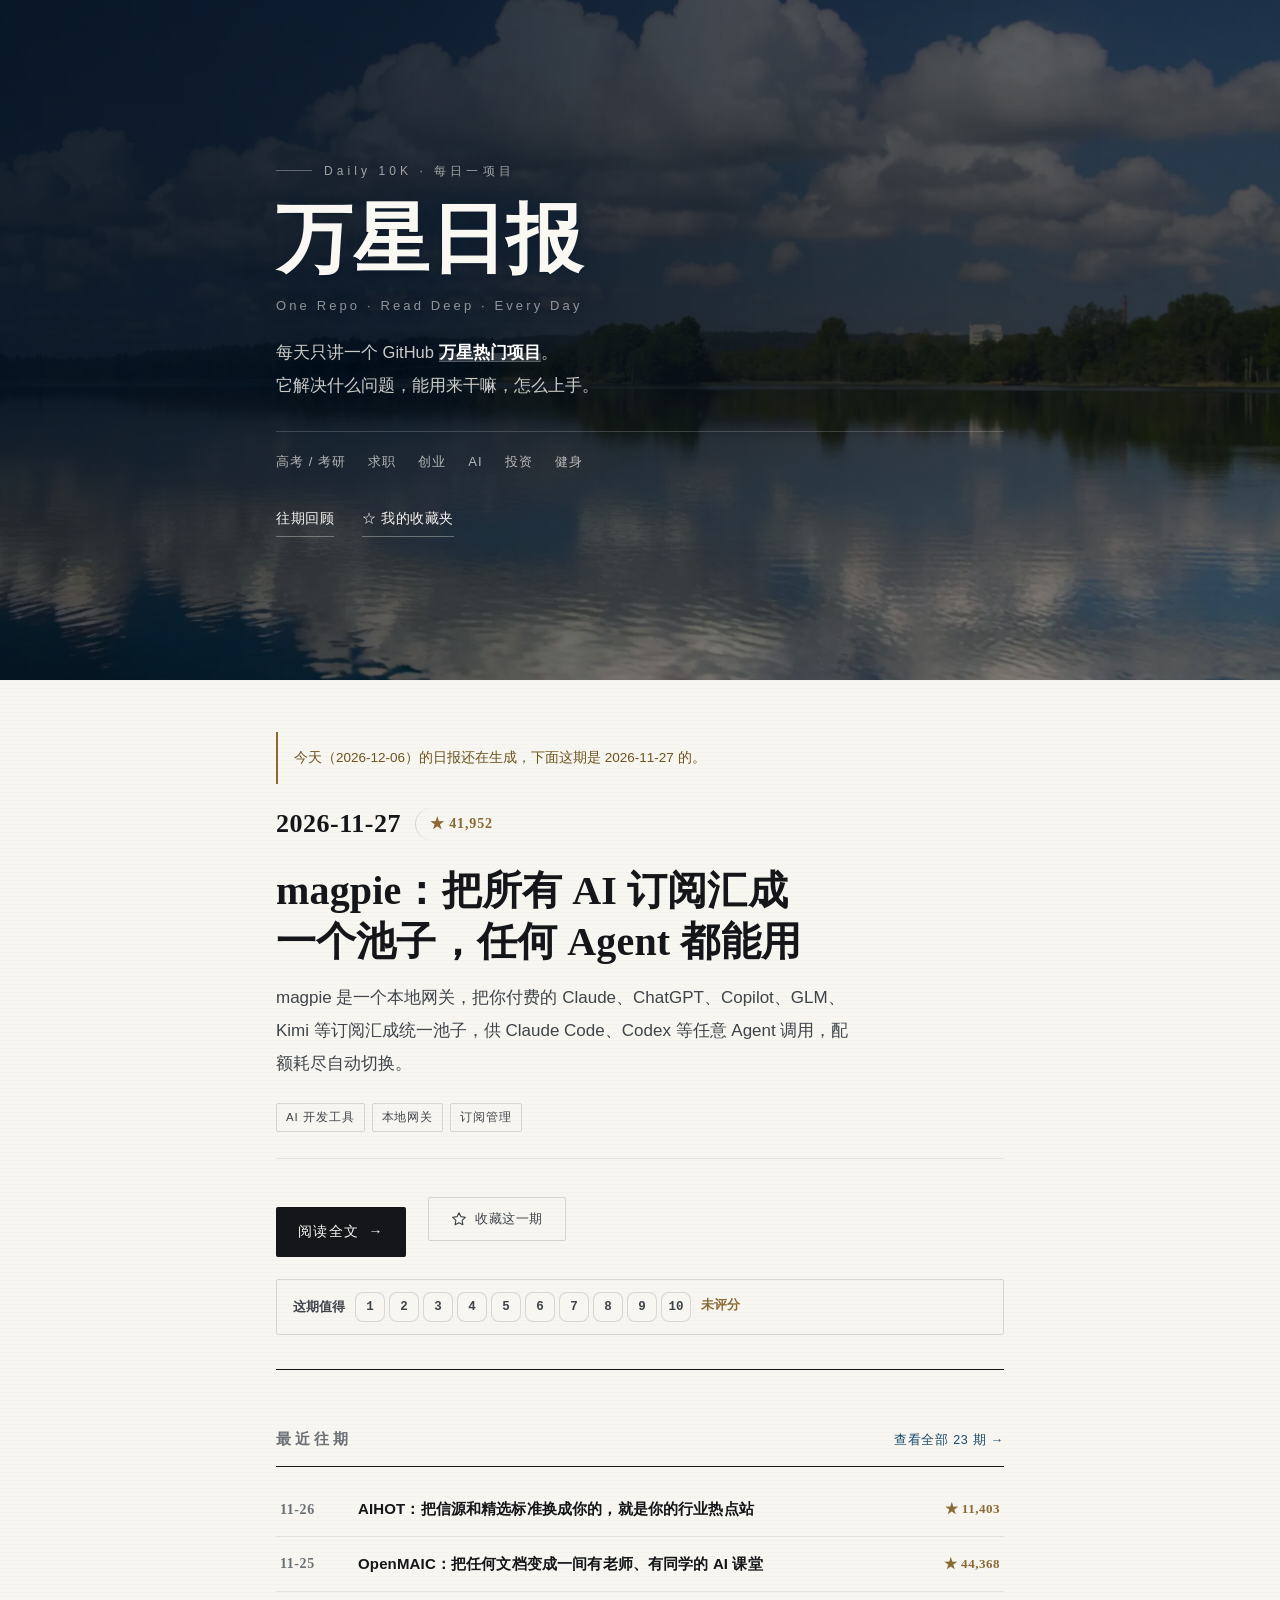
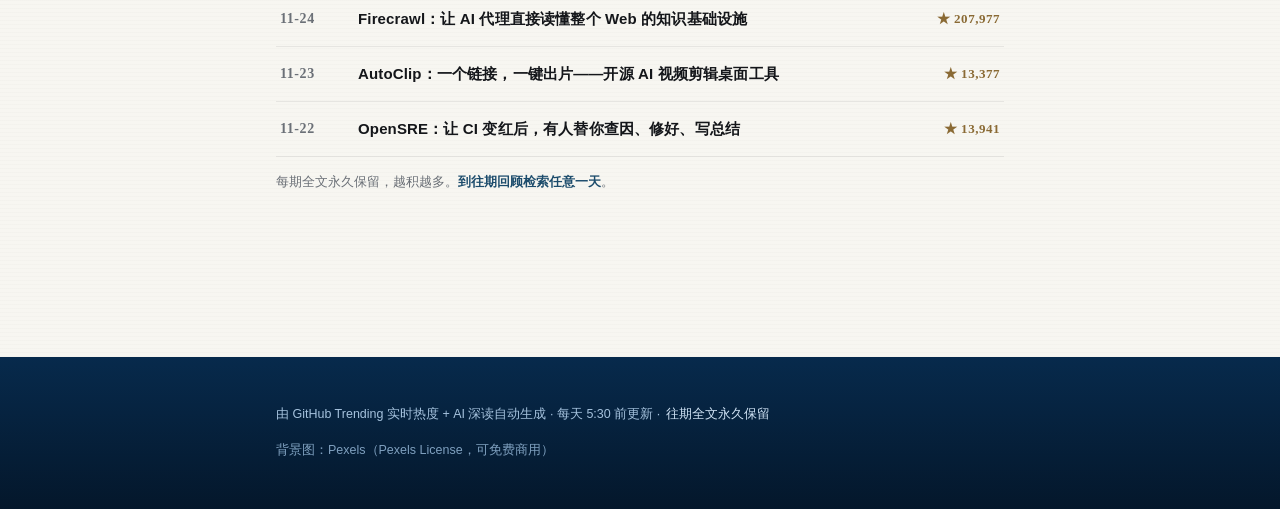
==== commit 0a438c61: "feat: 首页今日卡片加 1~10 评分" ====
--- a/web/index.html
+++ b/web/index.html
@@ -63,6 +63,7 @@
       <a class="read-btn" id="t-link" href="article.html">阅读全文<span class="go" aria-hidden="true">→</span></a>
       <span class="today-fav-slot" id="t-fav"></span>
     </div>
+    <div class="today-rating-slot" id="t-rating"></div>
   </article>
   <div class="empty" id="empty" hidden>
     <p class="big" aria-hidden="true">☁</p>
@@ -100,6 +101,7 @@
 }
 </script>
 <script src="js/cloud-favorites.js"></script>
+<script src="js/ratings.js"></script>
 <script src="favorites.js"></script>
 <script src="register-sw.js"></script>
 <script>
@@ -133,6 +135,7 @@
       });
     document.getElementById('t-link').href = 'article.html?d=' + encodeURIComponent(it.date);
     mountFavButton(document.getElementById('t-fav'), it.date);
+    if (window.D10Ratings) window.D10Ratings.mount(document.getElementById('t-rating'), it.date);
     // 生成失败或还没跑完时，首页不能把旧文章冒充成今天的
     const bjToday = new Date().toLocaleDateString('sv-SE', { timeZone: 'Asia/Shanghai' });
     if (it.date !== bjToday) {
